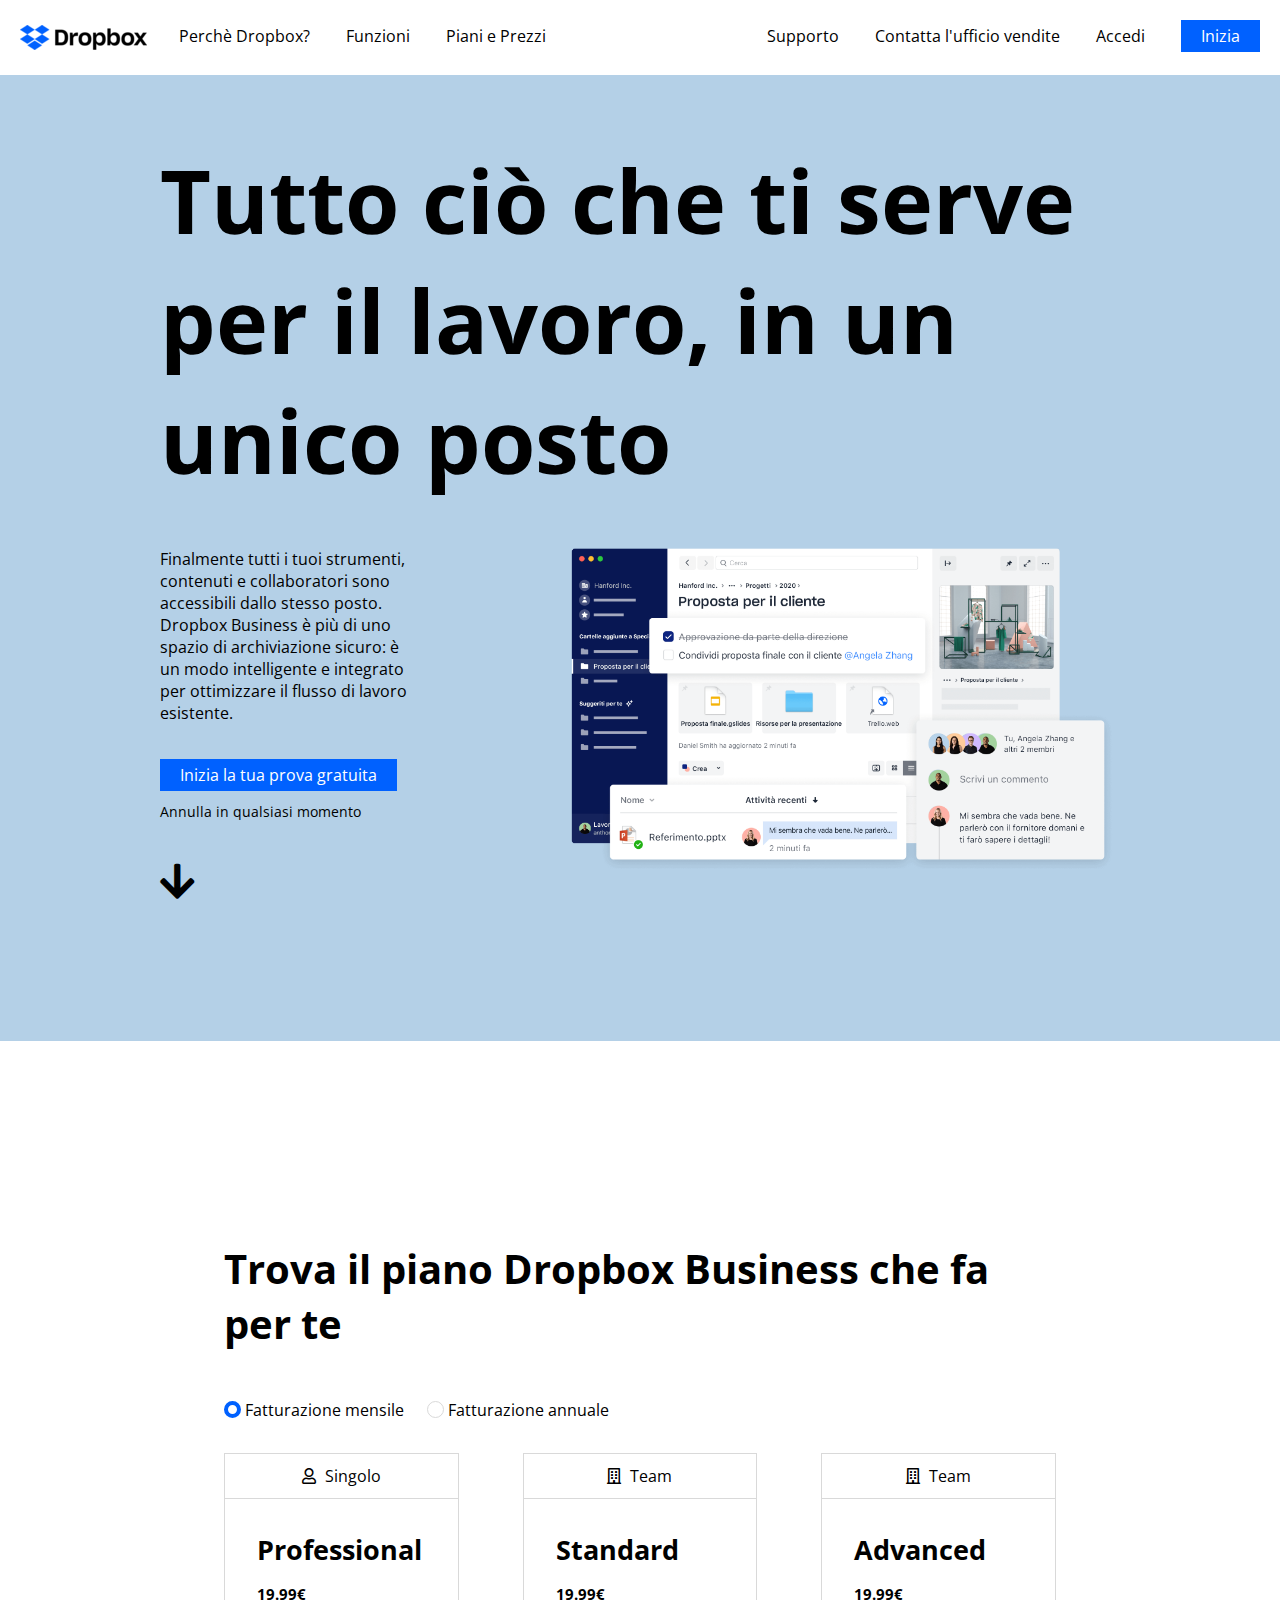
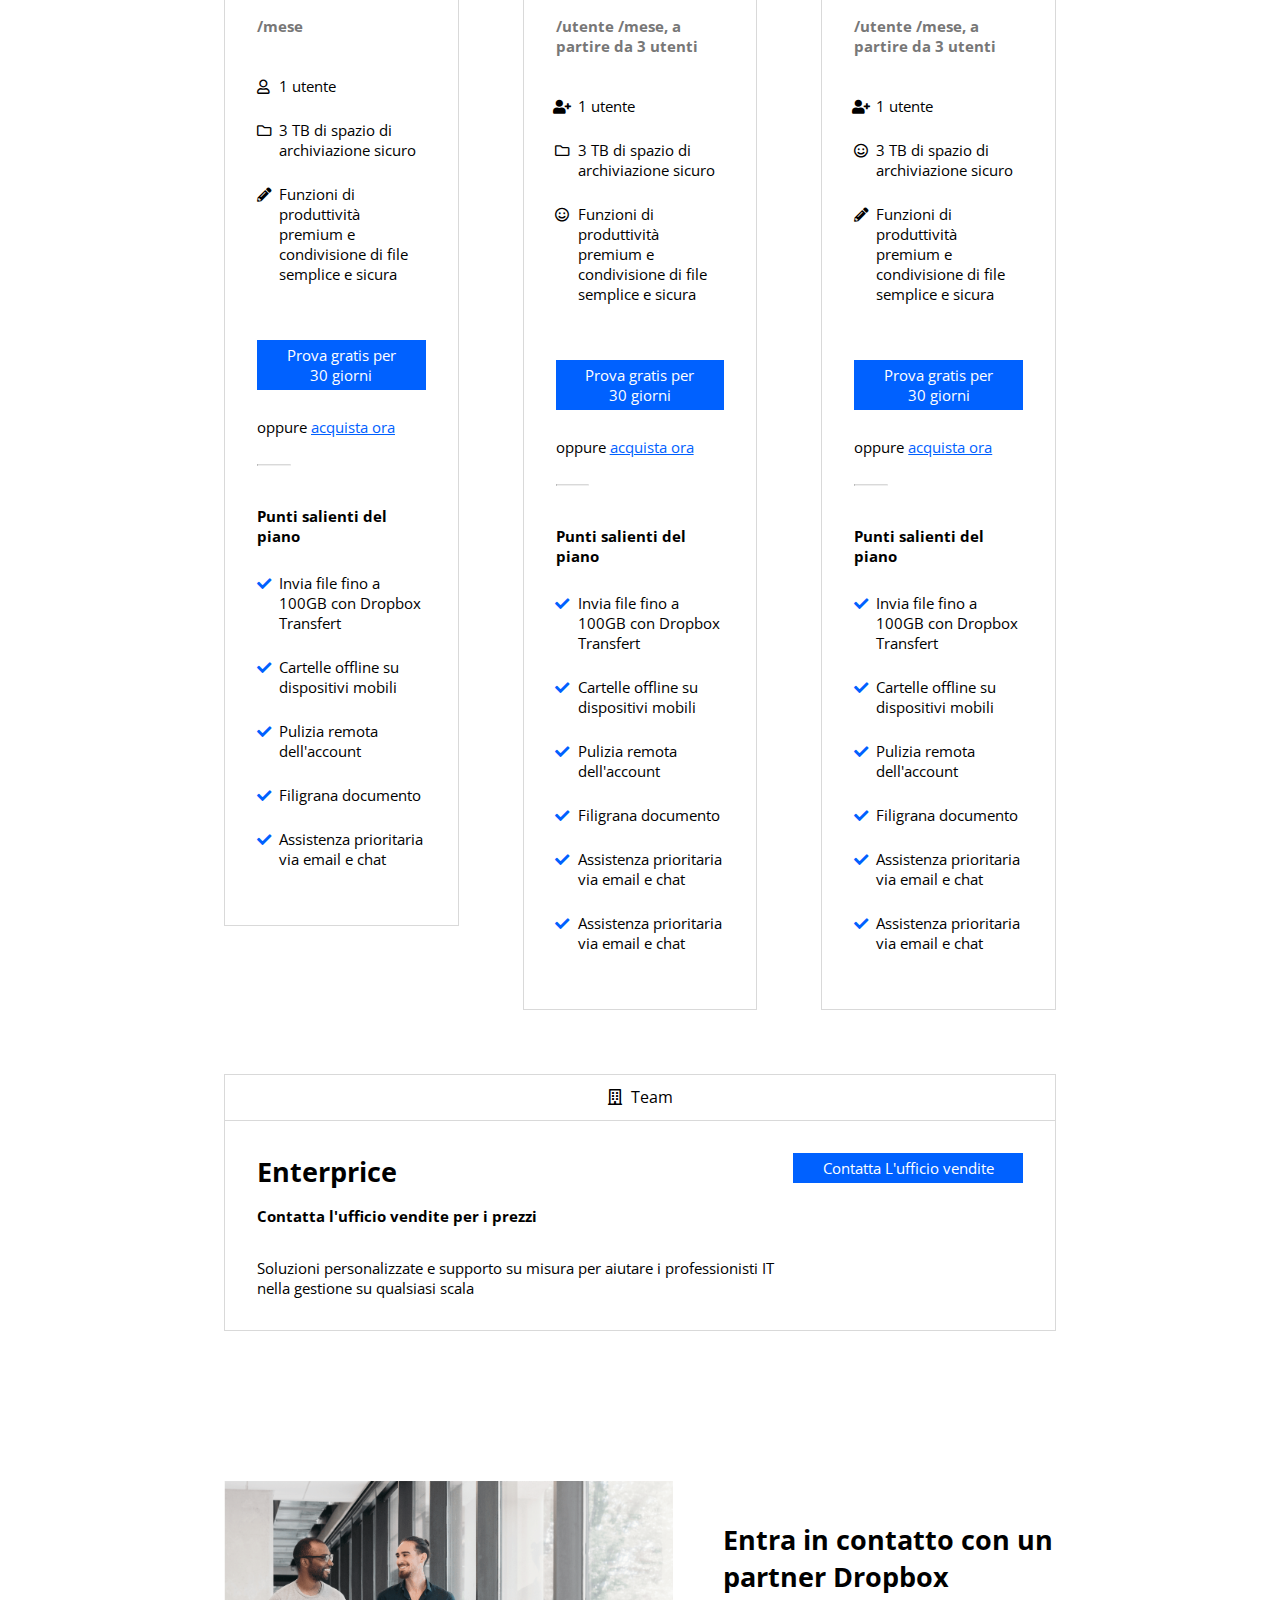
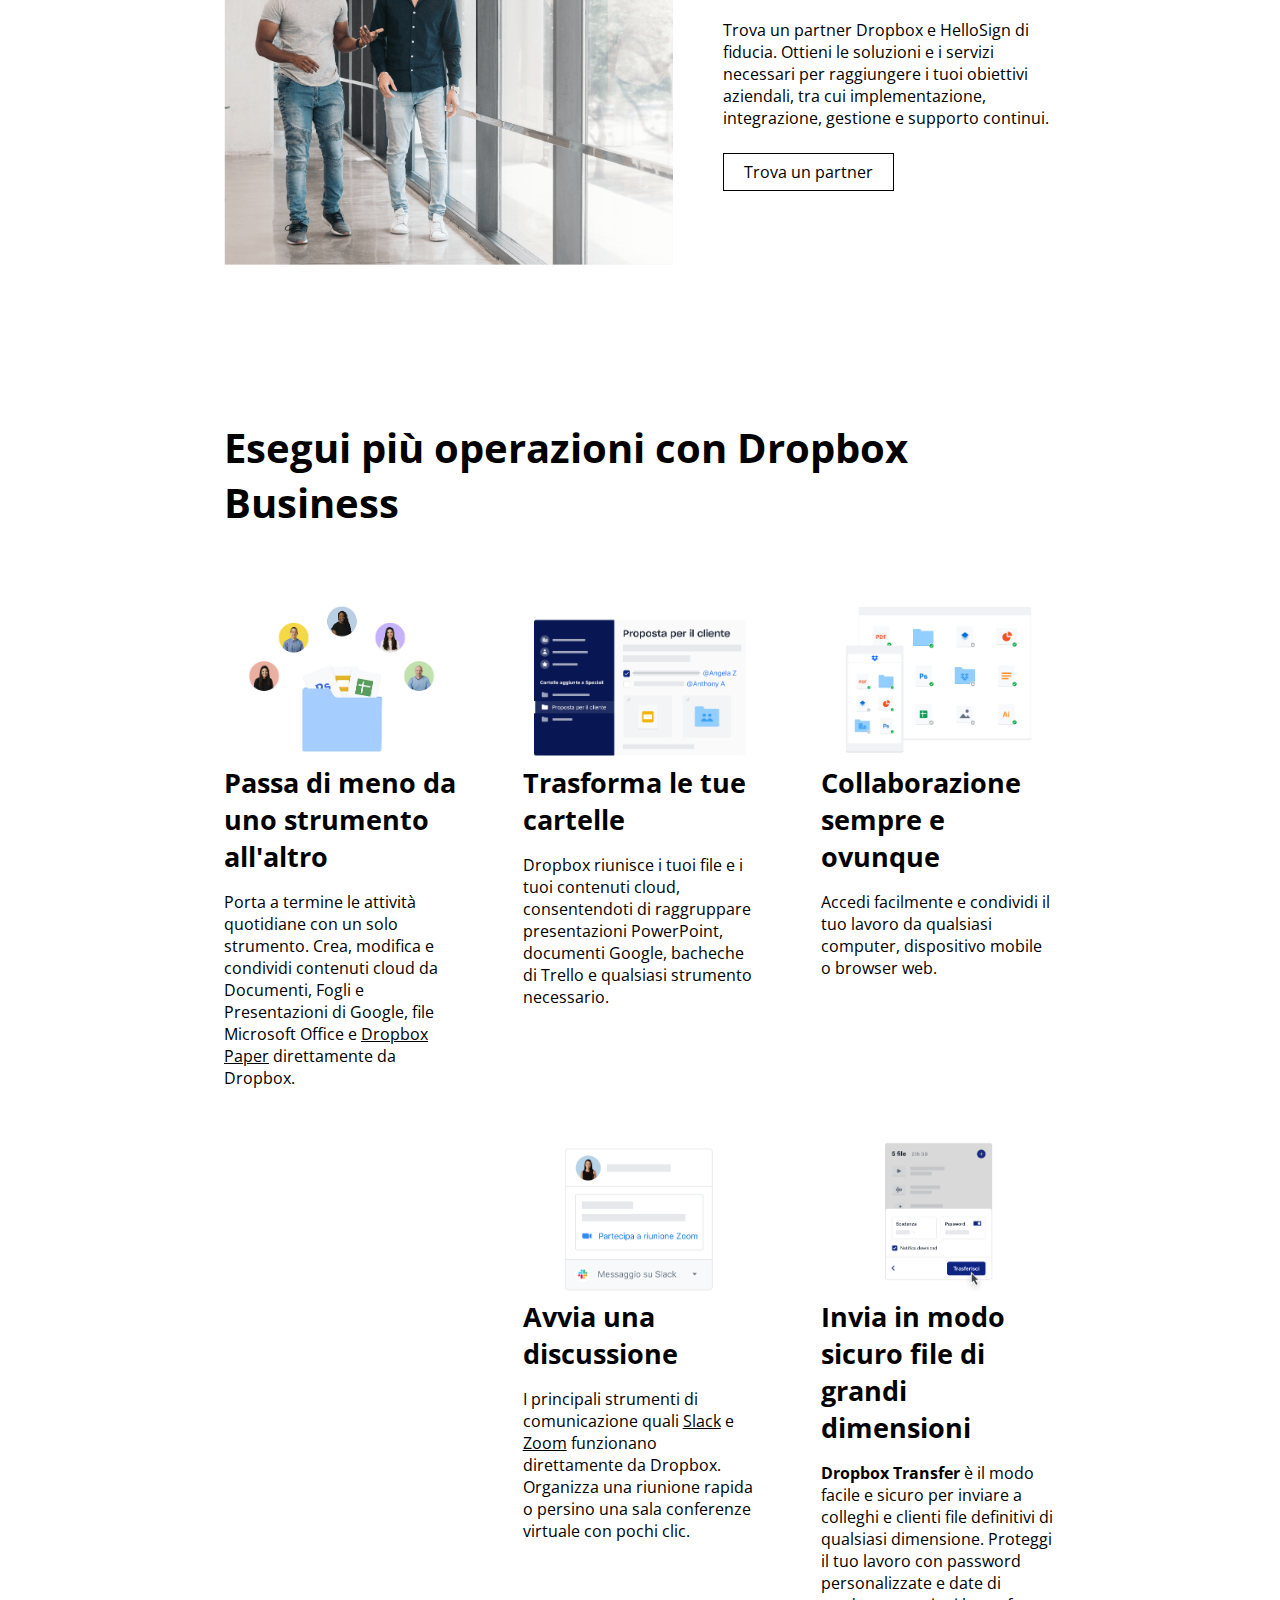
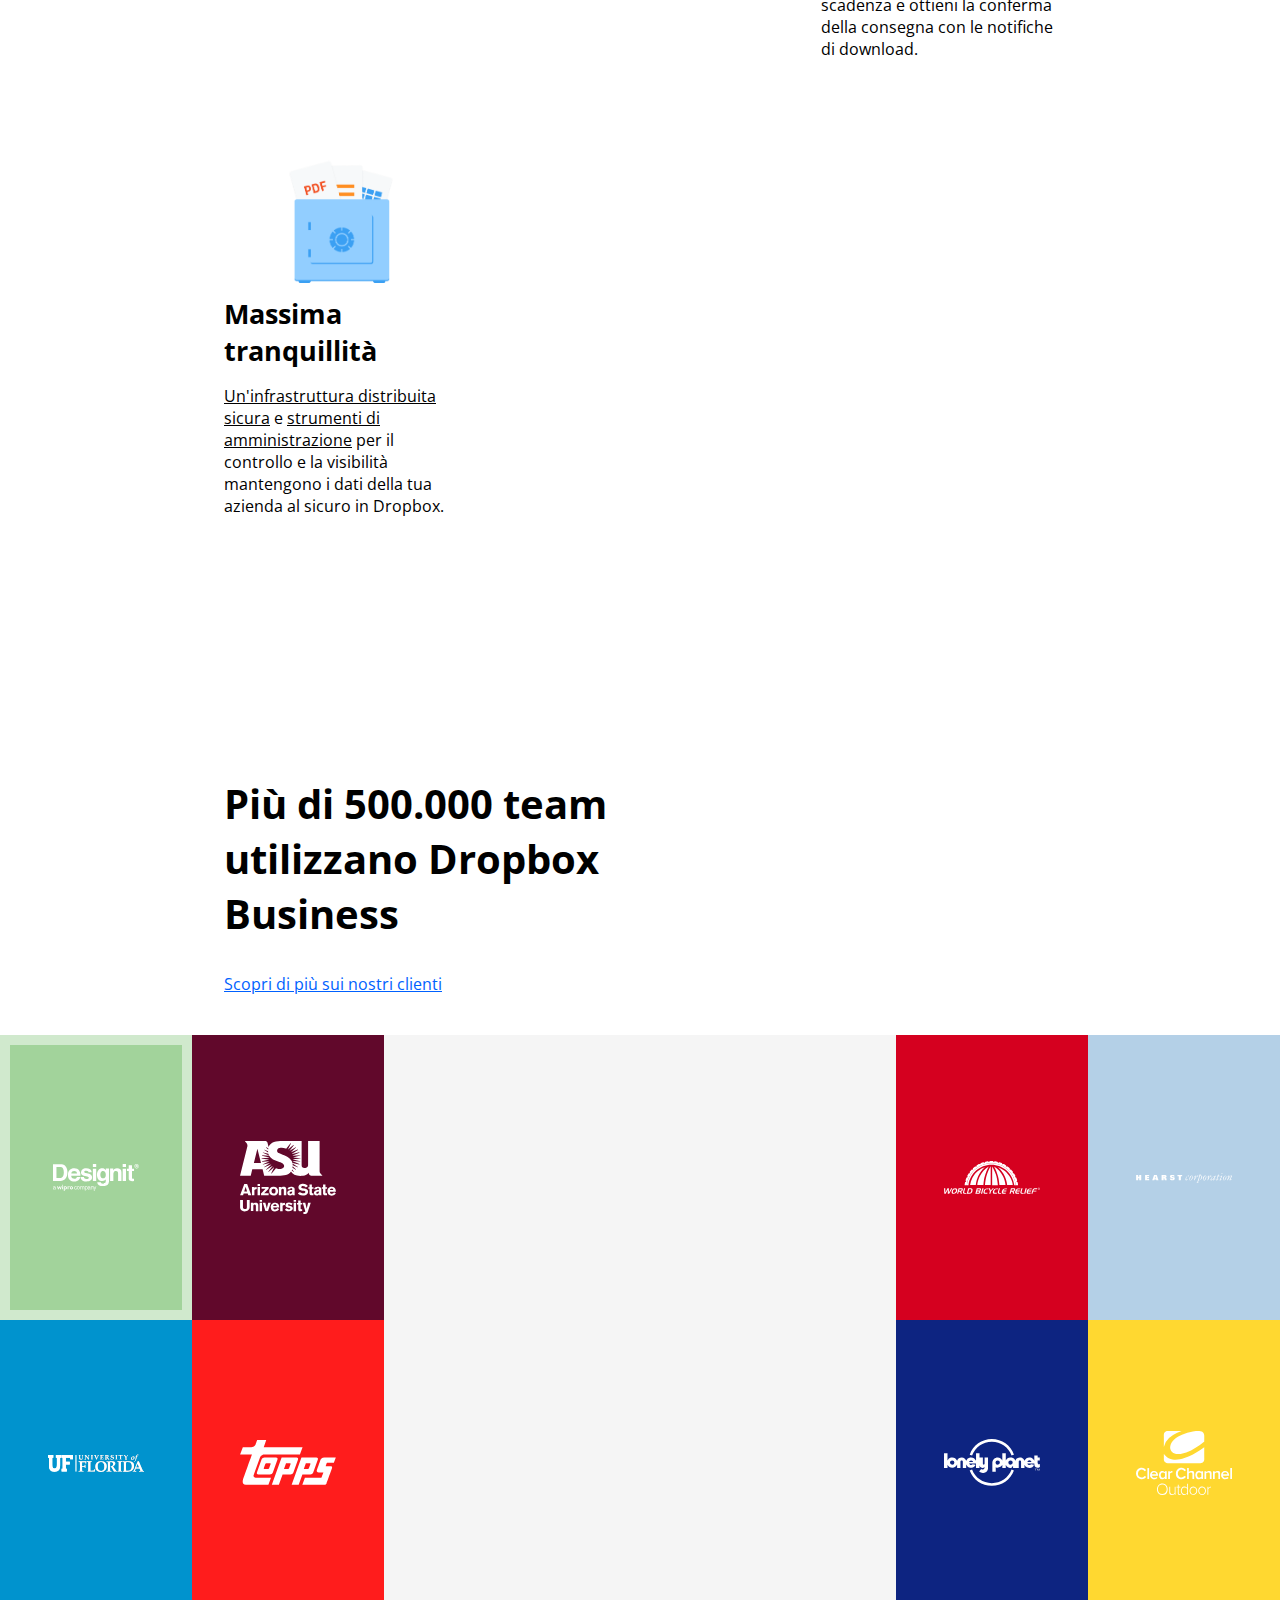
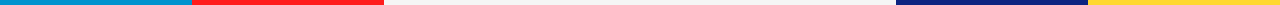
==== index.html @ 2a751fe5 "creata struttura iniziale sezione "teams"" ====
<!DOCTYPE html>
<html lang="en">
    <head>
        <meta charset="UTF-8">
        <meta http-equiv="X-UA-Compatible" content="IE=edge">
        <meta name="viewport" content="width=device-width, initial-scale=1.0">
        <title>Dropbox Business</title>
        <link rel="stylesheet" href="./css/style.css">
        <link rel="preconnect" href="https://fonts.gstatic.com">
        <link
            href="https://fonts.googleapis.com/css2?family=Open+Sans:ital,wght@0,400;0,700;0,800;1,400&amp;display=swap"
            rel="stylesheet">
        <link rel="stylesheet"
            href="https://cdnjs.cloudflare.com/ajax/libs/font-awesome/5.15.4/css/all.min.css"
            integrity="sha512-1ycn6IcaQQ40/MKBW2W4Rhis/DbILU74C1vSrLJxCq57o941Ym01SwNsOMqvEBFlcgUa6xLiPY/NS5R+E6ztJQ=="crossorigin="anonymous"
            referrerpolicy="no-referrer" />
    </head>
    <body class="">
        <header id="site_header">
            <nav class="clearfix">
                <div class="menu_left">
                    <img src="./img/logo-small.png" alt="logo dropbox">
                    <ul class="list_style">
                        <li><a href="#">Perchè Dropbox?</a></li>
                        <li><a href="#">Funzioni</a></li>
                        <li><a href="#">Piani e Prezzi</a></li>
                    </ul>
                </div>
                <!-- /.menu_left -->

                <div class="menu_right">
                    <ul class="list_style">
                        <li><a href="#">Supporto</a></li>
                        <li><a href="#">Contatta l'ufficio vendite</a></li>
                        <li><a href="#">Accedi</a></li>
                        <li><a class="btn" href="#">Inizia</a></li>
                    </ul>
                </div>
                <!-- /.menu_right -->
            </nav>
        </header>
        <!-- /#site_header -->

        <main id="site_content">
            <div class="container">
                <section class="large_container clearfix">
                    <h1>Tutto ciò che ti serve per il lavoro, in un unico posto</h1>
                    <div class="col_30">
                        <p>Finalmente tutti i tuoi strumenti, contenuti e
                            collaboratori sono accessibili dallo stesso
                            posto. Dropbox Business è più di uno spazio di
                            archiviazione sicuro: è un modo intelligente e
                            integrato per ottimizzare il flusso di lavoro
                            esistente.</p>
                        <a href="#" class="btn">Inizia la tua prova gratuita</a>
                        <p class="annulla">Annulla in qualsiasi momento</p>
                        <a href="#business"><i class="fas fa-arrow-down"></i></a>
                    </div>
                    <div class="col_70">
                        <img src="./img/jumbo.png" alt="">
                    </div>
                </section>
                <!-- /.large_container -->
            </div>
            <section class="small_container">
                <h2 id="business">Trova il piano Dropbox Business che fa per te</h2>
                <div class="circle border_blue"></div>
                <p class="fatt">Fatturazione mensile</p>
                <div class="circle border_grey"></div>
                <p class="fatt">Fatturazione annuale</p>
                <div class="row clearfix">
                    <div class="col_33">
                        <div class="card">
                            <div class="title">
                                <i class="far fa-user"></i>
                                Singolo
                            </div>
                            <!-- /.title -->
                            <div class="content">
                                <h3>Professional</h3>
                                <span class="bold">19.99&euro;</span>
                                <p class="month bold">/mese</p>
                                <ul class="fa-ul">
                                    <li>
                                        <span class="fa-li">
                                            <i class="far fa-user"></i>
                                        </span>
                                        1 utente
                                    </li>
                                    <li>
                                        <span class="fa-li">
                                            <i class="far fa-folder"></i>
                                        </span>
                                        3 TB di spazio di archiviazione sicuro
                                    </li>
                                    <li>
                                        <span class="fa-li">
                                            <i class="fas fa-pencil-alt"></i>
                                        </span>
                                        Funzioni di produttività premium e
                                        condivisione di file semplice e sicura
                                    </li>
                                </ul>

                                <a href="#" class="btn">Prova gratis per 30
                                    giorni</a>
                                <p class="buy">oppure <a href="#"
                                        class="blue_a">acquista
                                        ora</a></p>
                                <hr class="line">
                                <div class="points bold">Punti salienti del
                                    piano</div>
                                <ul class="fa-ul">
                                    <li>
                                        <span class="fa-li">
                                            <i class="fas fa-check"></i>
                                        </span>
                                        Invia file fino a 100GB con Dropbox
                                        Transfert
                                    </li>
                                    <li>
                                        <span class="fa-li">
                                            <i class="fas fa-check"></i>
                                        </span>
                                        Cartelle offline su dispositivi mobili
                                    </li>
                                    <li>
                                        <span class="fa-li">
                                            <i class="fas fa-check"></i>
                                        </span>
                                        Pulizia remota dell'account
                                    </li>
                                    <li>
                                        <span class="fa-li">
                                            <i class="fas fa-check"></i>
                                        </span>
                                        Filigrana documento
                                    </li>
                                    <li>
                                        <span class="fa-li">
                                            <i class="fas fa-check"></i>
                                        </span>
                                        Assistenza prioritaria via email e chat
                                    </li>
                                </ul>
                            </div>
                            <!-- /.content -->
                        </div>
                        <!-- /.card -->
                    </div>
                    <!-- /.col-1 -->

                    <div class="col_33">
                        <div class="card">
                            <div class="title">
                                <i class="far fa-building"></i>
                                Team
                            </div>
                            <!-- /.title -->
                            <div class="content">
                                <h3>Standard</h3>
                                <span class="bold">19.99&euro;</span>
                                <p class="month bold">/utente /mese, a partire
                                    da 3
                                    utenti</p>
                                <ul class="fa-ul">
                                    <li>
                                        <span class="fa-li">
                                            <i class="fas fa-user-plus"></i>
                                        </span>
                                        1 utente
                                    </li>
                                    <li>
                                        <span class="fa-li">
                                            <i class="far fa-folder"></i>
                                        </span>
                                        3 TB di spazio di archiviazione sicuro
                                    </li>
                                    <li>
                                        <span class="fa-li">
                                            <i class="far fa-smile"></i>
                                        </span>
                                        Funzioni di produttività premium e
                                        condivisione di file semplice e sicura
                                    </li>
                                </ul>

                                <a href="#" class="btn">Prova gratis per 30
                                    giorni</a>
                                <p class="buy">oppure <a href="#"
                                        class="blue_a">acquista ora</a></p>
                                <hr class="line">
                                <div class="points bold">Punti salienti del
                                    piano</div>
                                <ul class="fa-ul">
                                    <li>
                                        <span class="fa-li">
                                            <i class="fas fa-check"></i>
                                        </span>
                                        Invia file fino a 100GB con Dropbox
                                        Transfert
                                    </li>
                                    <li>
                                        <span class="fa-li">
                                            <i class="fas fa-check"></i>
                                        </span>
                                        Cartelle offline su dispositivi mobili
                                    </li>
                                    <li>
                                        <span class="fa-li">
                                            <i class="fas fa-check"></i>
                                        </span>
                                        Pulizia remota dell'account
                                    </li>
                                    <li>
                                        <span class="fa-li">
                                            <i class="fas fa-check"></i>
                                        </span>
                                        Filigrana documento
                                    </li>
                                    <li>
                                        <span class="fa-li">
                                            <i class="fas fa-check"></i>
                                        </span>
                                        Assistenza prioritaria via email e chat
                                    </li>
                                    <li>
                                        <span class="fa-li">
                                            <i class="fas fa-check"></i>
                                        </span>
                                        Assistenza prioritaria via email e chat
                                    </li>
                                </ul>
                            </div>
                            <!-- /.content -->
                        </div>
                        <!-- /.card -->
                    </div>
                    <!-- /.col-2 -->

                    <div class="col_33">
                        <div class="card">
                            <div class="title">
                                <i class="far fa-building"></i>
                                Team
                            </div>
                            <!-- /.title -->
                            <div class="content">
                                <h3>Advanced</h3>
                                <span class="bold">19.99&euro;</span>
                                <p class="month bold">/utente /mese, a partire
                                    da 3
                                    utenti</p>
                                <ul class="fa-ul">
                                    <li>
                                        <span class="fa-li">
                                            <i class="fas fa-user-plus"></i>
                                        </span>
                                        1 utente
                                    </li>
                                    <li>
                                        <span class="fa-li">
                                            <i class="far fa-smile"></i>
                                        </span>
                                        3 TB di spazio di archiviazione sicuro
                                    </li>
                                    <li>
                                        <span class="fa-li">
                                            <i class="fas fa-pencil-alt"></i>
                                        </span>
                                        Funzioni di produttività premium e
                                        condivisione di file semplice e sicura
                                    </li>
                                </ul>

                                <a href="#" class="btn">Prova gratis per 30
                                    giorni</a>
                                <p class="buy">oppure <a href="#"
                                        class="blue_a">acquista ora</a></p>
                                <hr class="line">
                                <div class="points bold">Punti salienti del
                                    piano</div>
                                <ul class="fa-ul">
                                    <li>
                                        <span class="fa-li">
                                            <i class="fas fa-check"></i>
                                        </span>
                                        Invia file fino a 100GB con Dropbox
                                        Transfert
                                    </li>
                                    <li>
                                        <span class="fa-li">
                                            <i class="fas fa-check"></i>
                                        </span>
                                        Cartelle offline su dispositivi mobili
                                    </li>
                                    <li>
                                        <span class="fa-li">
                                            <i class="fas fa-check"></i>
                                        </span>
                                        Pulizia remota dell'account
                                    </li>
                                    <li>
                                        <span class="fa-li">
                                            <i class="fas fa-check"></i>
                                        </span>
                                        Filigrana documento
                                    </li>
                                    <li>
                                        <span class="fa-li">
                                            <i class="fas fa-check"></i>
                                        </span>
                                        Assistenza prioritaria via email e chat
                                    </li>
                                    <li>
                                        <span class="fa-li">
                                            <i class="fas fa-check"></i>
                                        </span>
                                        Assistenza prioritaria via email e chat
                                    </li>
                                </ul>
                            </div>
                            <!-- /.content -->
                        </div>
                        <!-- /.card -->
                    </div>
                    <!-- /.col-3 -->
                </div>

                <div class="enterprice">
                    <div class="title">
                        <i class="far fa-building"></i>
                        Team
                    </div>
                    <!-- /.title -->
                    <div class="content clearfix">
                        <div class="col_70">
                            <h3>Enterprice</h3>
                            <span class="bold">Contatta l'ufficio vendite per i
                                prezzi</span>
                            <p>Soluzioni personalizzate e supporto su misura per
                                aiutare i professionisti IT nella gestione su
                                qualsiasi scala</p>
                        </div>
                        <div class="col_30">
                            <a href="#" class="btn">Contatta L'ufficio vendite</a>
                        </div>

                    </div>
                </div>
                <!-- /.enterprice -->

                <div class="partner clearfix">
                    <div class="col_60">
                        <img src="./img/partner.png" alt="">
                    </div>
                    <div class="col_40">
                        <h3>Entra in contatto con un partner Dropbox</h3>
                        <p>Trova un partner Dropbox e HelloSign di fiducia.
                            Ottieni le soluzioni e i servizi necessari per
                            raggiungere i tuoi obiettivi aziendali, tra cui
                            implementazione, integrazione, gestione e supporto
                            continui.</p>
                        <a href="#" class="btn_outline">Trova un partner</a>
                    </div>
                </div>
                <!-- /.partner -->

                <div class="feature">
                    <h2>Esegui più operazioni con Dropbox Business</h2>
                    <div class="row clearfix">
                        <div class="col_33">
                            <div class="feature_card">
                                <img
                                    src="./img/business-feature-switching-tools.png"
                                    alt="">
                                <h3>Passa di meno da uno strumento all'altro</h3>
                                <p>Porta a termine le attività quotidiane con un
                                    solo strumento. Crea, modifica e condividi
                                    contenuti cloud da Documenti, Fogli e
                                    Presentazioni di Google, file Microsoft
                                    Office e
                                    <a href="#" class="underline">Dropbox Paper</a>
                                    direttamente da Dropbox.</p>
                            </div>
                        </div>
                        <!-- /.col-1 -->

                        <div class="col_33">
                            <div class="feature_card">
                                <img
                                    src="./img/business-feature-coordinate-it.png"
                                    alt="">
                                <h3>Trasforma le tue cartelle</h3>
                                <p>Dropbox riunisce i tuoi file e i tuoi
                                    contenuti cloud, consentendoti di
                                    raggruppare presentazioni PowerPoint,
                                    documenti Google, bacheche di Trello e
                                    qualsiasi strumento necessario.</p>
                            </div>
                        </div>
                        <!-- /.col-2 -->

                        <div class="col_33">
                            <div class="feature_card">
                                <img
                                    src="./img/business-feature-multi-device.png"
                                    alt="">
                                <h3>Collaborazione sempre e ovunque</h3>
                                <p>Accedi facilmente e condividi il tuo lavoro
                                    da qualsiasi computer, dispositivo mobile o
                                    browser web.</p>
                            </div>
                        </div>
                        <!-- /.col-3 -->

                        <div class="col_33">
                            <div class="feature_card">
                                <img
                                    src="./img/business-feature-integrations-it.png"
                                    alt="">
                                <h3>Avvia una discussione</h3>
                                <p>I principali strumenti di comunicazione quali
                                    <a href="#" class="underline">Slack</a> e
                                    <a href="#" class="underline">Zoom</a>
                                    funzionano direttamente da Dropbox.
                                    Organizza una riunione rapida o persino una
                                    sala conferenze virtuale con pochi clic.</p>
                            </div>
                        </div>
                        <!-- /.col-4 -->

                        <div class="col_33">
                            <div class="feature_card">
                                <img
                                    src="./img/business-feature-send-files-it.png"
                                    alt="">
                                <h3>Invia in modo sicuro file di grandi
                                    dimensioni</h3>
                                <p><span class="bold">Dropbox Transfer</span>
                                    è il modo facile e sicuro
                                    per inviare a colleghi e clienti file
                                    definitivi di qualsiasi dimensione. Proteggi
                                    il tuo lavoro con password personalizzate e
                                    date di scadenza e ottieni la conferma della
                                    consegna con le notifiche di download.</p>
                            </div>
                        </div>
                        <!-- /.col-5 -->

                        <div class="col_33">
                            <div class="feature_card">
                                <img
                                    src="./img/business-feature-security.png"
                                    alt="">
                                <h3>Massima tranquillità</h3>
                                <p>
                                    <a href="#" class="underline">Un'infrastruttura
                                        distribuita sicura</a> e
                                    <a href="#" class="underline">strumenti di
                                        amministrazione</a>
                                    per il controllo e la visibilità mantengono
                                    i dati della tua azienda al sicuro in
                                    Dropbox.</p>
                            </div>
                        </div>
                        <!-- /.col-6 -->
                    </div>
                </div>
                <!-- /.feature -->

            </section>
            <!-- /.small_container -->

            <div class="team">
                <div class="small_container">
                    <h2>Più di 500.000 team utilizzano
                        Dropbox Business</h2>
                    <a href="#" class="blue_a">Scopri di più sui nostri clienti</a>
                </div>
                <div class="teams_box clearfix">
                    <div class="teams clearfix">
                        <div class="designit">
                            <img src="./img/designit.svg" alt="">
                        </div>
                        <div class="asu">
                            <img src="./img/arizona_state_university.svg"
                                alt="">
                        </div>
                        <div class="uf">
                            <img src="./img/university_of_florida.svg" alt="">
                        </div>
                        <div class="topps">
                            <img src="./img/topps.svg" alt="">
                        </div>
                    </div>
                    <div class="selected_team"></div>
                    <div class="teams clearfix">
                        <div class="world_bicycle">
                            <img src="./img/world_bicycle_relief.svg" alt="">
                        </div>
                        <div class="hearst_corp">
                            <img src="./img/hearst_corp.svg"
                                alt="">
                        </div>
                        <div class="lonely_planet">
                            <img src="./img/lonely_planet.svg" alt="">
                        </div>
                        <div class="clear_channel">
                            <img src="./img/clear_channel.svg" alt="">
                        </div>
                    </div>
                </div>
            </div>
            <!-- /.team -->

        </main>
        <!-- /#site_content -->

        <footer id="site_footer"></footer>
        <!-- /#site_footer -->
    </body>
</html>
---- css/style.css ----
/************** 
Regola di Reset 
**************/
* {
    box-sizing: border-box;
    margin: 0;
    padding: 0;
}

/************** 
Regole di Debug 
**************/
.debug #site_header {
    height: 100px;
    background-color: bisque;
}

.debug #site_content {
    height: 2000px;
    background-color: cornflowerblue;
}

.debug #site_footer {
    height: 400px;
    background-color: black;
}

.debug .large_container {
    height: 500px;
    background-color: cornsilk;
}


/************** 
Common
**************/
body {
    font-family: 'Open Sans',
        sans-serif;
    color: #000;
}

.clearfix::after {
    content: "";
    display: table;
    clear: both;
}

.large_container,
.small_container {
    margin: auto;
}

.large_container {
    width: 75%;
}

.small_container {
    width: 65%;
}

div[class^="col_"] {
    float: left;
}

.col_30 {
    width: 30%;
}

.col_33 {
    width: 33.33%;
    padding: 0 2rem;
}

.col_40 {
    width: 40%;
}

.col_60 {
    width: 60%;
}

.col_70 {
    width: 70%;
}

.row {
    margin: 2rem -2rem;
}

.list_style {
    list-style: none;
}

h1 {
    font-size: 5.5rem;
}

h2 {
    font-size: 2.5rem;
}

h3 {
    font-size: 1.7rem;
}

.bold {
    font-weight: 700;
}

/* Links */
a {
    color: #000;
    text-decoration: none;
}

.blue_a {
    color: #0061ff;
    text-decoration: underline;
}

.underline {
    text-decoration: underline;
}

.blue_a:hover,
.underline:hover {
    text-decoration: none;
}

/* Buttons */
.btn {
    background-color: #0061ff;
    color: white;
    padding: 5px 20px;
}

/************** 
Header 
**************/
#site_header {
    position: fixed;
    top: 0;
    left: 0;
    width: 100%;
    z-index: 1;
    background-color: white;
    padding: 25px 20px;
}

#site_header .menu_left {
    float: left;
    width: 50%;
}

#site_header .menu_left>img {
    float: left;
    padding-right: 2rem;
}

#site_header .menu_left a {
    margin-right: 2rem;
}

#site_header .menu_right {
    float: left;
    width: 50%;
    text-align: right;
}

#site_header li {
    display: inline-block;
}

#site_header .menu_right a {
    margin-left: 2rem;
}

/************** 
Main 
**************/
/* Hero Image */
#site_content .container {
    background: #B4D0E7;
    padding: 140px 0;
    margin-bottom: 200px;
}

#site_content section>h1 {
    padding-bottom: 3rem;
}

#site_content .col_30 p {
    padding: 0 2rem 2.5rem 0;
}

#site_content section .annulla {
    padding-top: 1rem;
    font-size: 0.9rem;
}

#site_content section i {
    font-size: 2.5rem;
}

#site_content .col_70 {
    position: relative;
}

#site_content .col_70>img {
    width: 85%;
    position: absolute;
    top: 0;
    right: 0;
}

/* Plan */
.small_container .fatt {
    display: inline-block;
    margin: 3rem 1.2rem 0 0;
}

.small_container .circle {
    display: inline-block;
    width: 17px;
    height: 17px;
    border: 1px solid #d9d9d9;
    border-radius: 100%;
    vertical-align: -2px;
}

.small_container .border_blue {
    border: 4px solid #0061ff;
}

.small_container .border_grey {
    border: 1px solid #d9d9d9;
}

.small_container .circle:hover {
    cursor: pointer;
}

.row .card {
    min-height: 1000px;
    border: 1px solid #d9d9d9;
    margin-bottom: 2rem;
}

.row .title {
    text-align: center;
    border-bottom: 1px solid #d9d9d9;
    padding: 0.7rem 0;
}

#site_content section .title>i {
    font-size: 1rem;
    padding-right: 5px;
}

#site_content section .content i {
    font-size: 0.9rem;
}

.row .content {
    padding: 2rem;
    font-size: 0.95rem;
}

.row .content h3 {
    margin-bottom: 1rem;
}

.row .month {
    margin: 0.7rem 0 2.5rem 0;
    color: #777;
}

.row .content li {
    margin: 0 0 1.5rem -1rem;
}

.row .content .btn {
    display: block;
    text-align: center;
    margin-top: 3.5rem;
}

.row .content .buy {
    margin: 1.7rem 0;
}

.row .content .line {
    width: 20%;
    border-top: 1px solid #d9d9d9;
}

.row .content .points {
    margin: 2.5rem 0 1.7rem 0;
}

.row .content .fa-check {
    color: #0061ff;
}

.enterprice {
    border: 1px solid #d9d9d9;
}

.enterprice .title {
    text-align: center;
    border-bottom: 1px solid #d9d9d9;
    padding: 0.7rem 0;
}

.enterprice .content {
    padding: 2rem;
    font-size: 0.95rem;
}

.enterprice .content h3 {
    margin-bottom: 1rem;
}

.enterprice .content strong {
    font-size: 1rem;
}

.enterprice .content p {
    margin-top: 2rem;
}

.enterprice .content .btn {
    display: block;
    text-align: center;
}

/* partner */
.small_container .partner {
    width: 100%;
    margin: 150px auto;
}

.partner img {
    width: 90%;
}

.partner h3 {
    margin: 2.5rem 0 1.5rem 0;
}

.partner p {
    margin-bottom: 2rem;
}

.partner .btn_outline {
    border: 1px solid #000;
    padding: 7px 20px;
}

/* feature */
.feature_card {
    margin: 2rem auto;
    min-height: 470px;
}

.feature_card>img {
    display: block;
    width: 90%;
    margin: auto;
}

.feature_card>h3 {
    margin-bottom: 1rem;
}

.feature {
    margin-bottom: 150px;
}

/* team */
.team h2 {
    width: 47%;
    margin: 0 auto 2rem 0;
}

.teams_box {
    width: 100%;
    margin-top: 2.5rem;
}

.teams {
    float: left;
    width: 30%;
    height: 570px;
}

.selected_team {
    float: left;
    width: 40%;
    height: 570px;
    background-color: #f5f5f5;
}

.teams div {
    float: left;
    width: 50%;
    height: 50%;
    position: relative;
}

.teams div>img {
    width: 50%;
    filter: grayscale(1) invert(1);
    position: absolute;
    margin: auto;
    top: 0;
    left: 0;
    right: 0;
    bottom: 0;
}

.designit {
    background-color: #A2D39B;
    border: 10px solid #D0E9CD;
}

.asu {
    background-color: #61082B;
}

.uf {
    background-color: #0093CE;
}

.topps {
    background-color: #FF1C1C;
}

.world_bicycle {
    background-color: #D5001F;
}

.hearst_corp {
    background-color: #B4D0E7;
}

.lonely_planet {
    background-color: #0D2481;
}

.clear_channel {
    background-color: #FFD830;
}
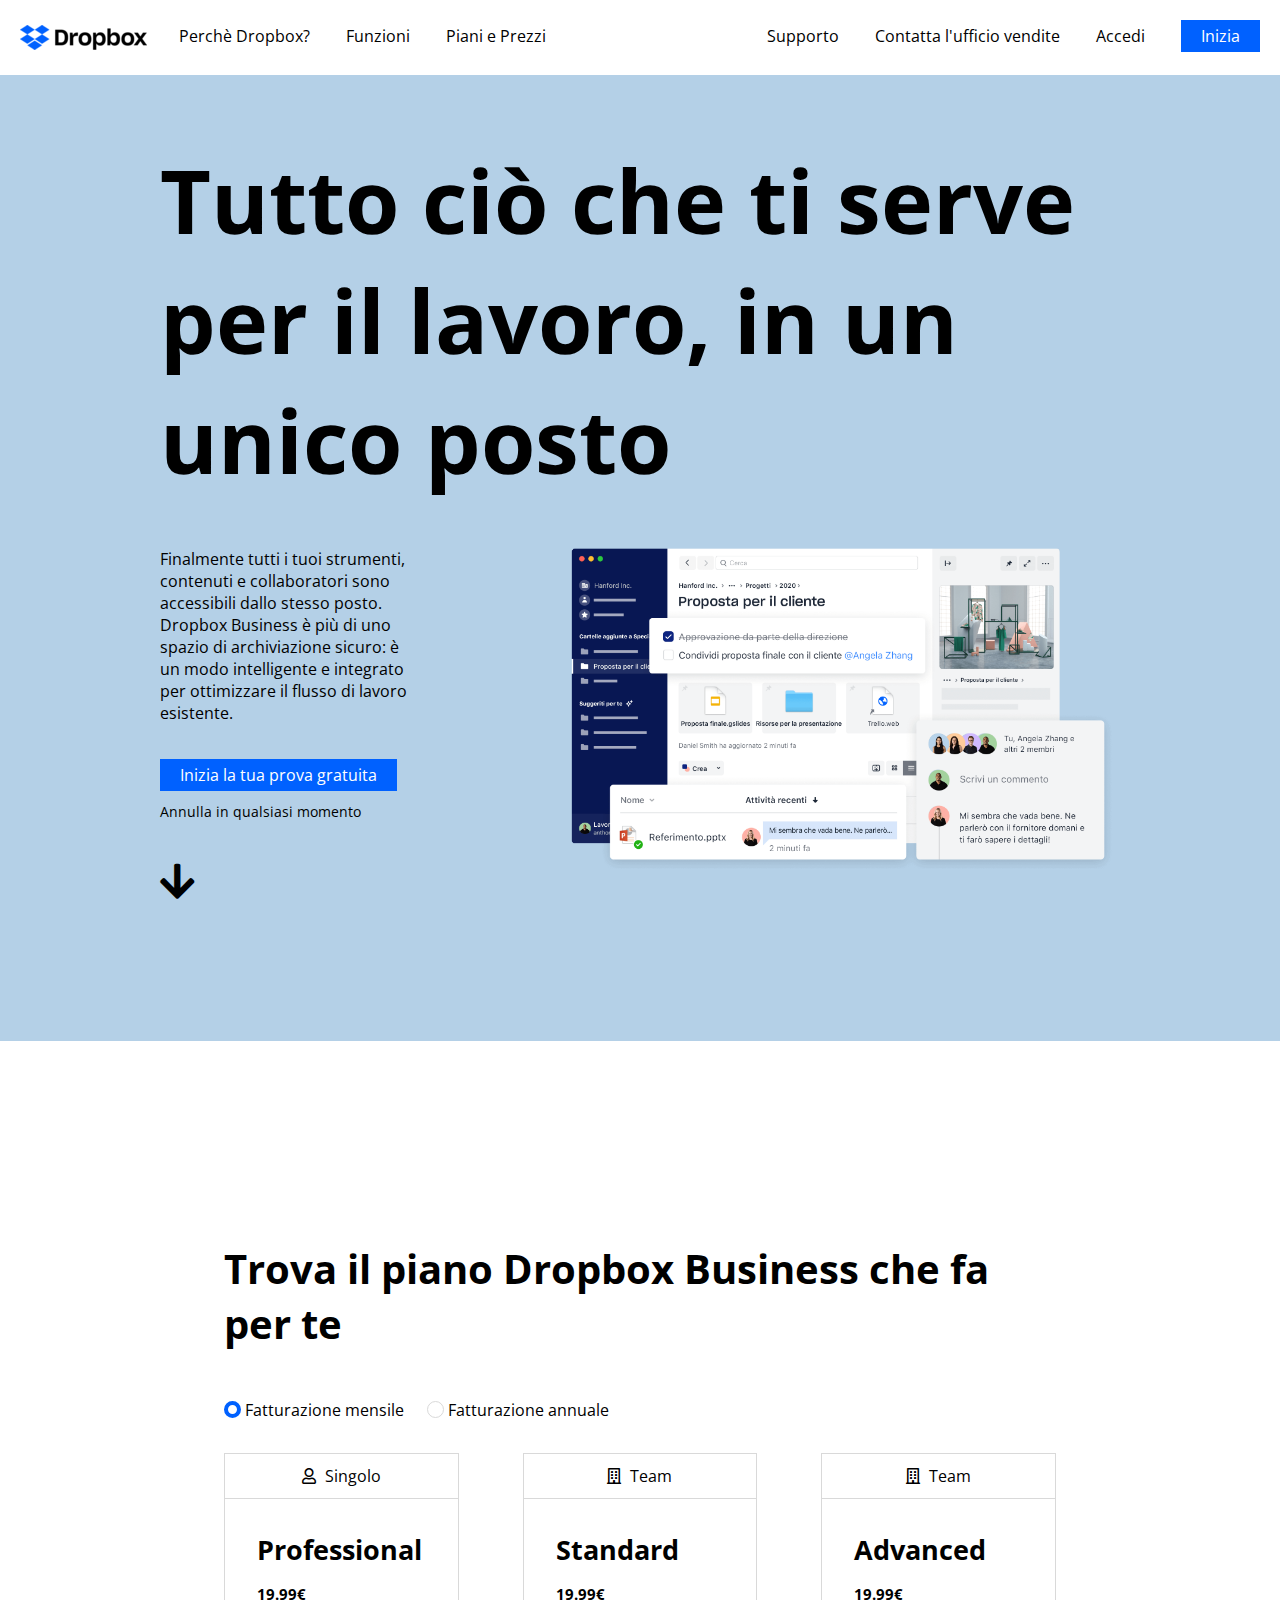
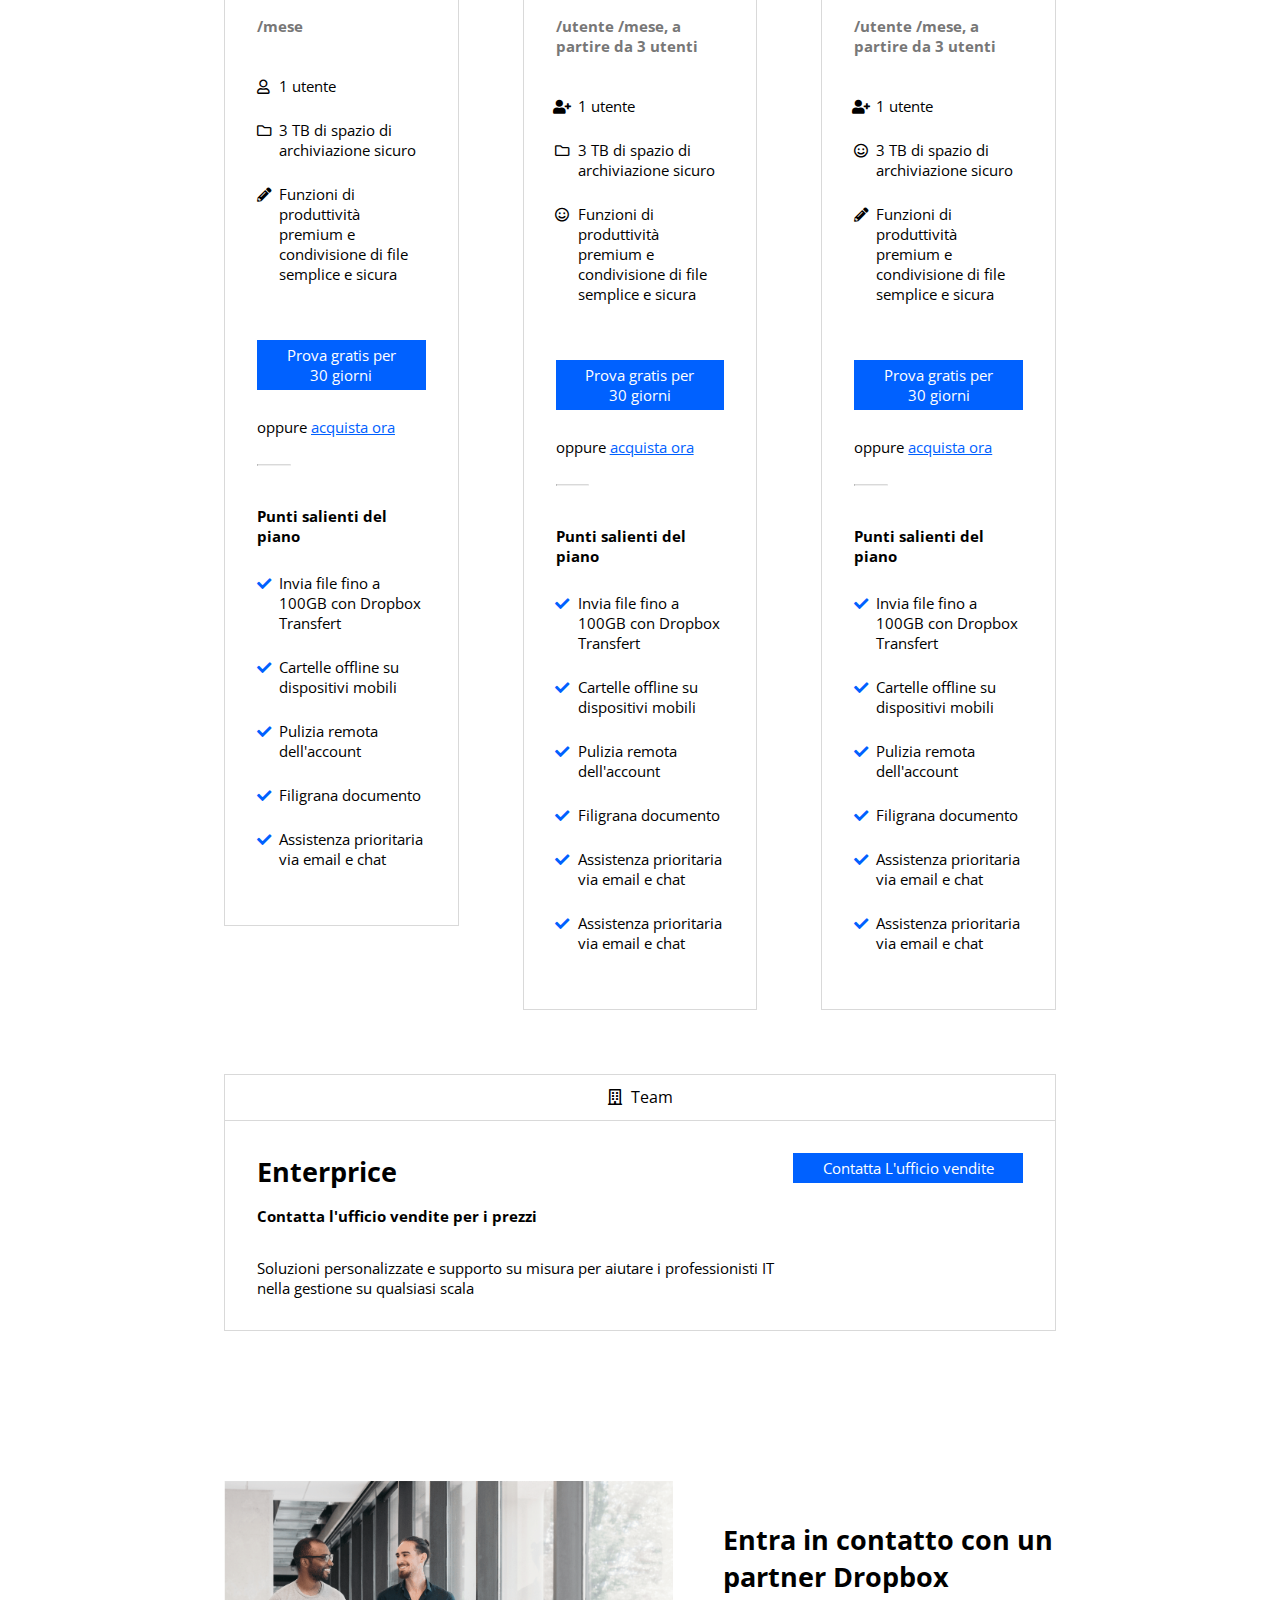
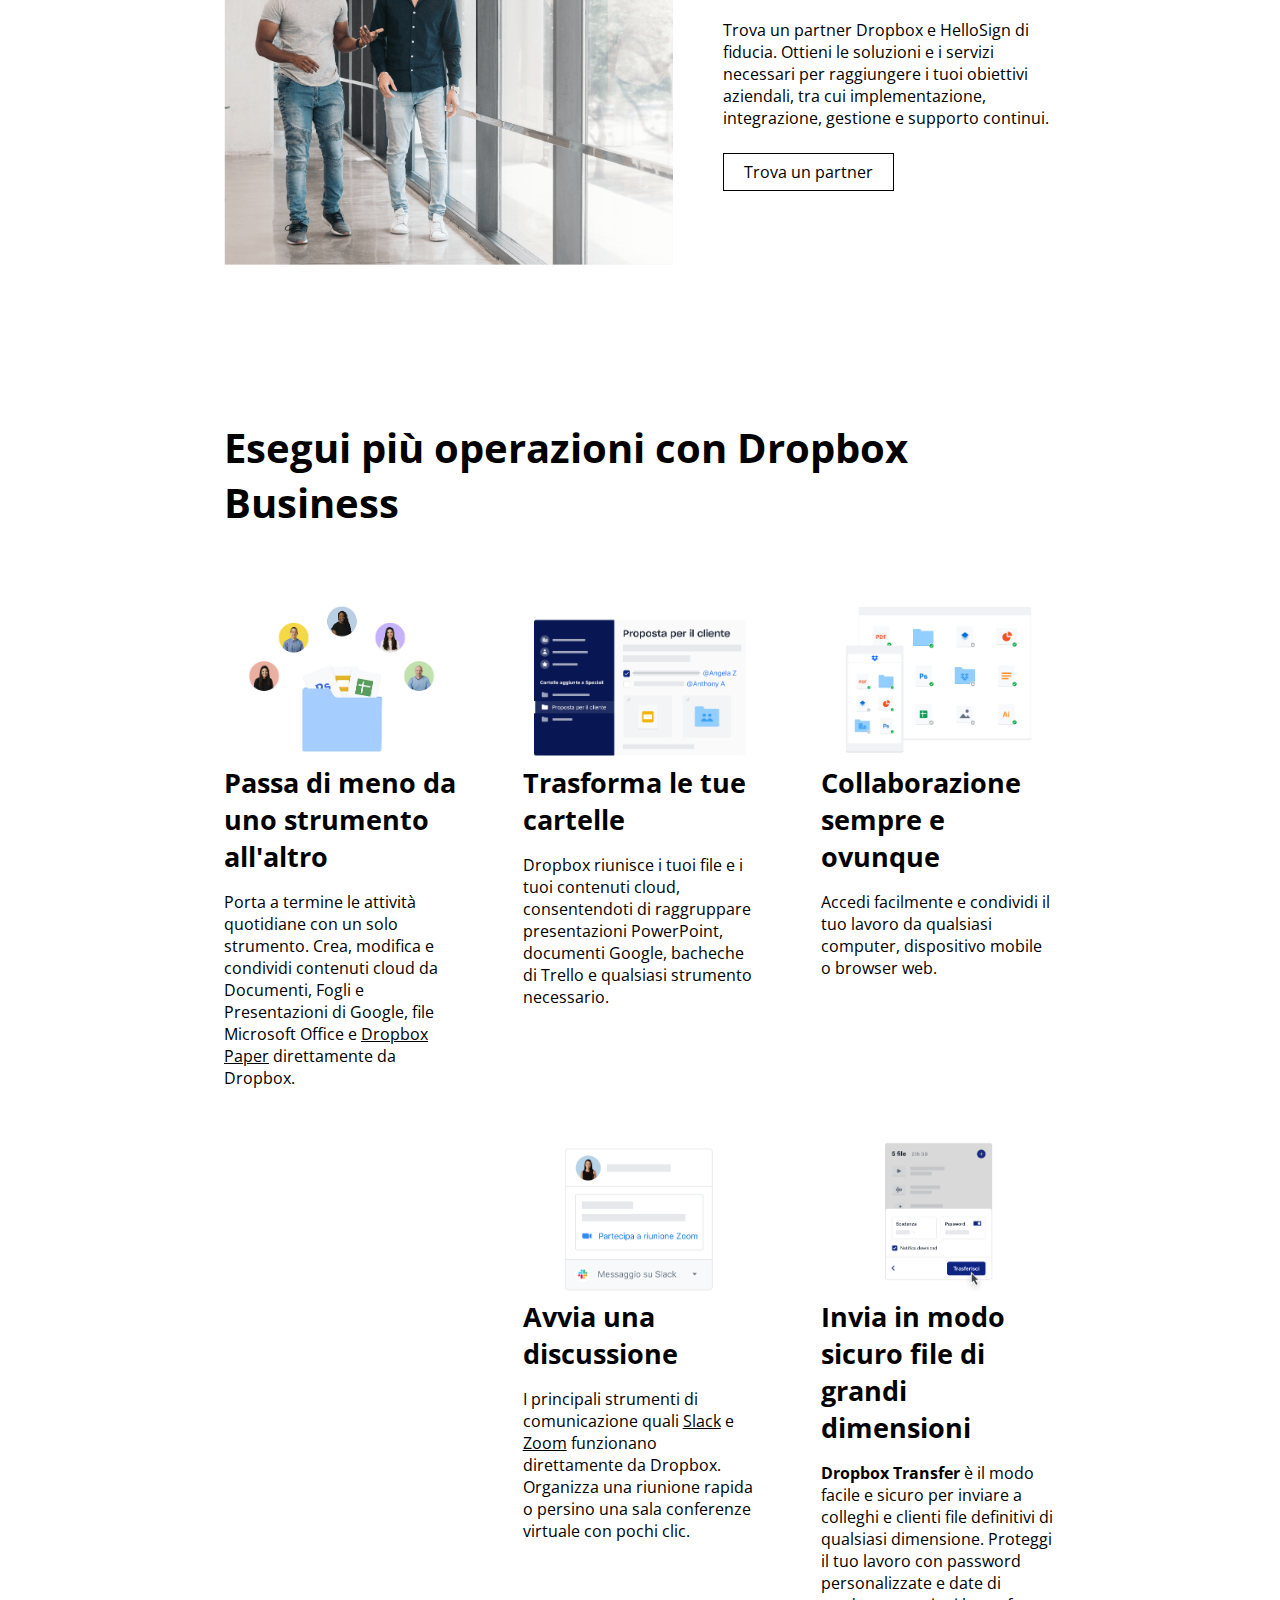
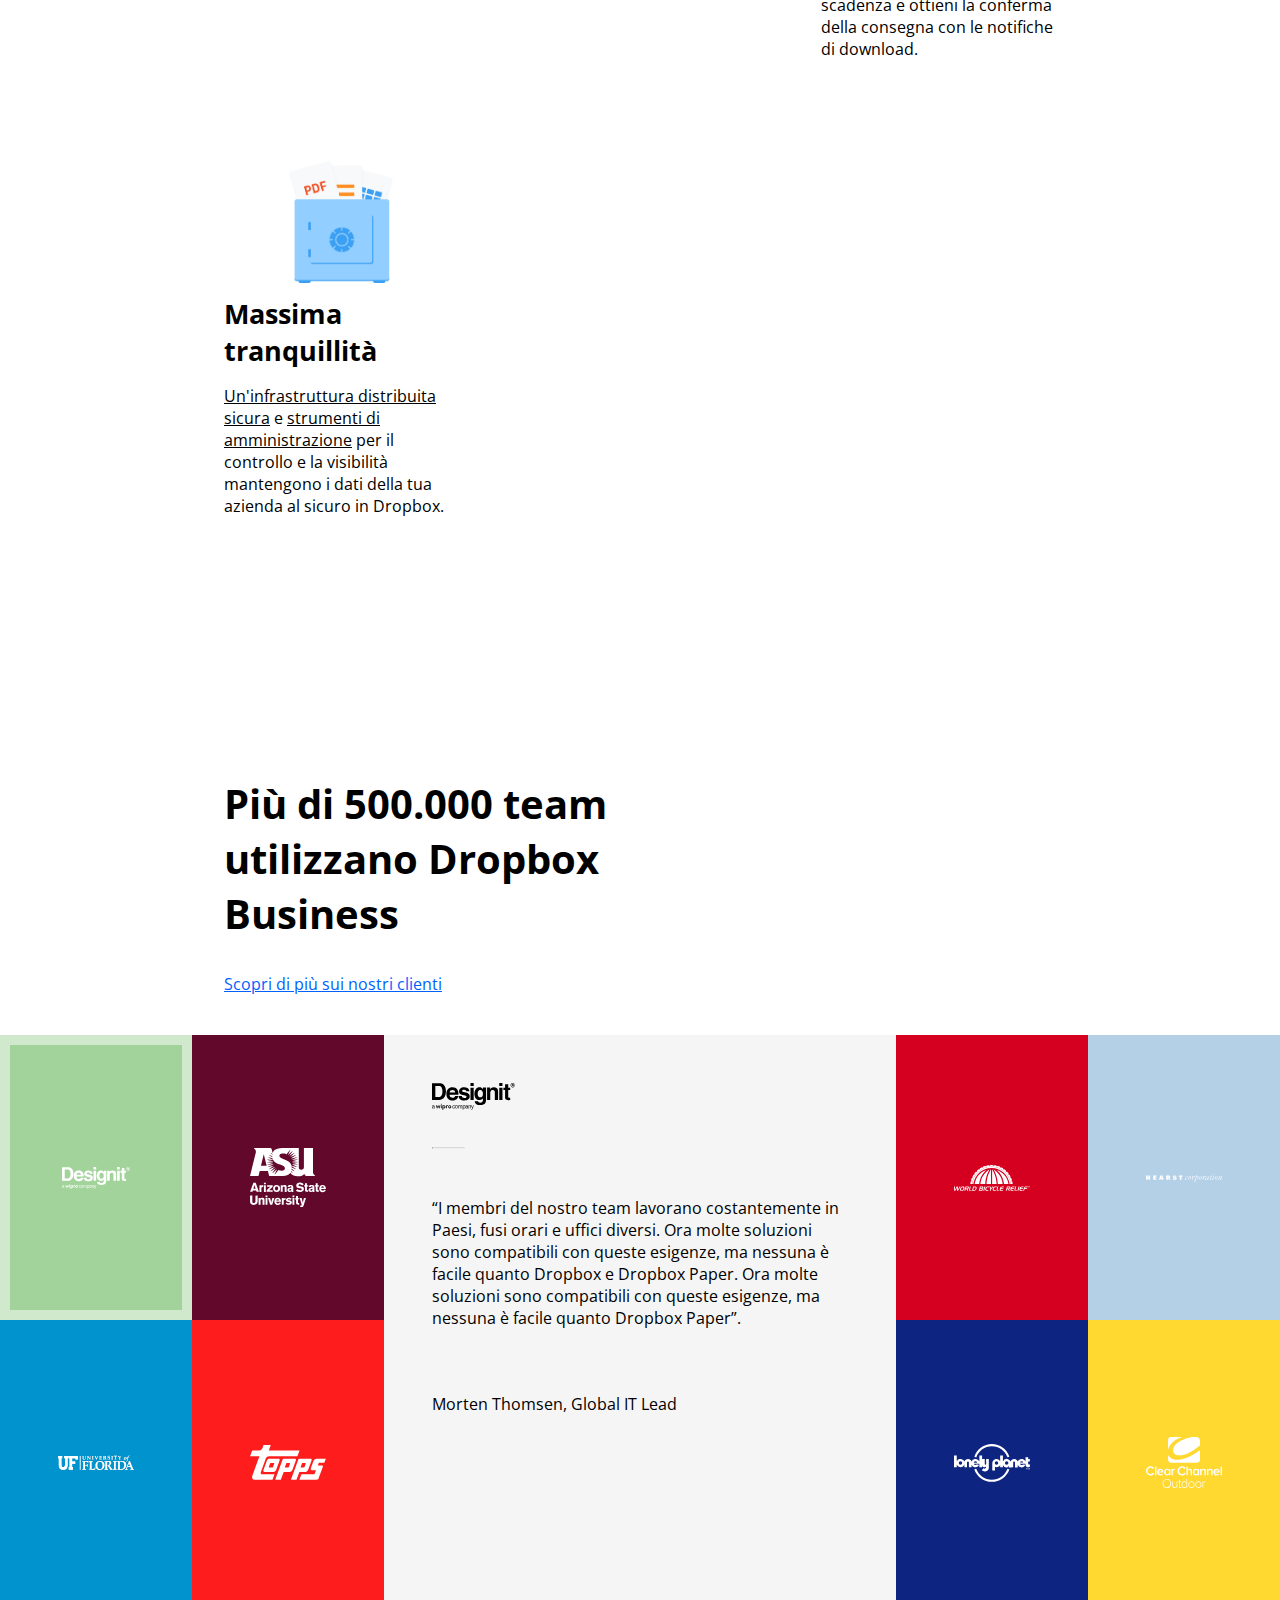
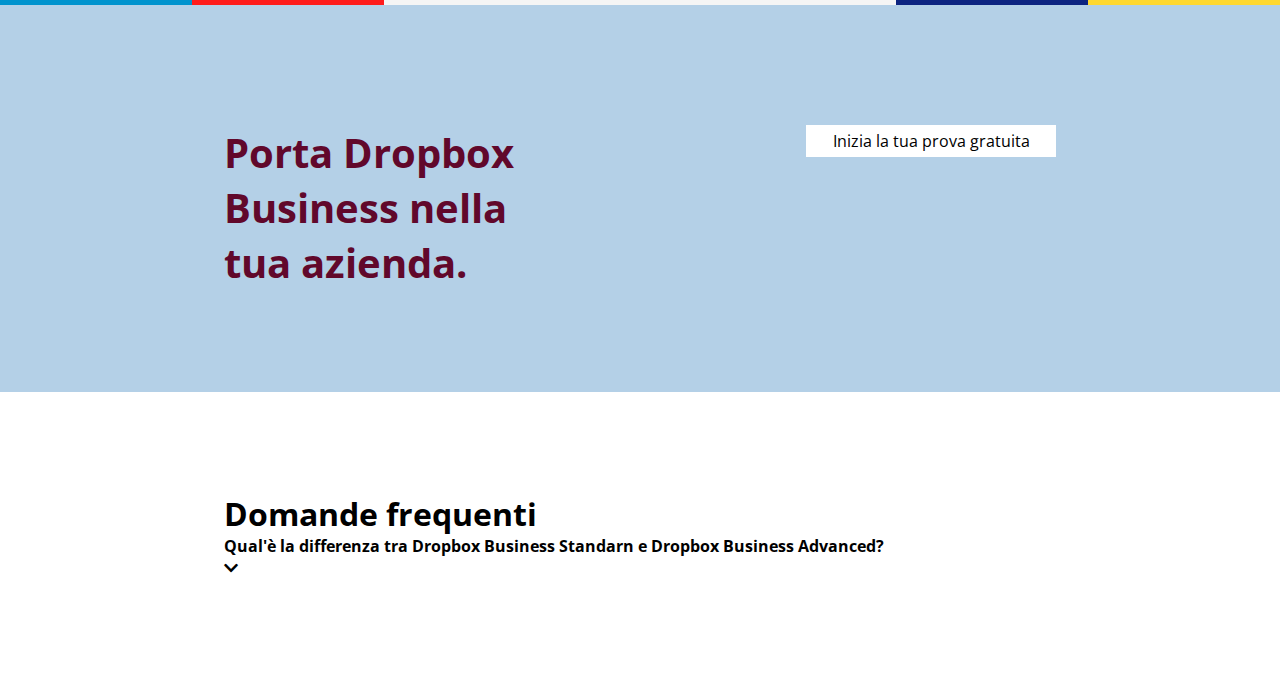
==== commit db07a4a0: "completata sezione "teams" iniziata struttura sezione "questions"" ====
--- a/index.html
+++ b/index.html
@@ -77,7 +77,7 @@
                             </div>
                             <!-- /.title -->
                             <div class="content">
-                                <h3>Professional</h3>
+                                <h4>Professional</h4>
                                 <span class="bold">19.99&euro;</span>
                                 <p class="month bold">/mese</p>
                                 <ul class="fa-ul">
@@ -158,7 +158,7 @@
                             </div>
                             <!-- /.title -->
                             <div class="content">
-                                <h3>Standard</h3>
+                                <h4>Standard</h4>
                                 <span class="bold">19.99&euro;</span>
                                 <p class="month bold">/utente /mese, a partire
                                     da 3
@@ -246,7 +246,7 @@
                             </div>
                             <!-- /.title -->
                             <div class="content">
-                                <h3>Advanced</h3>
+                                <h4>Advanced</h4>
                                 <span class="bold">19.99&euro;</span>
                                 <p class="month bold">/utente /mese, a partire
                                     da 3
@@ -335,7 +335,7 @@
                     <!-- /.title -->
                     <div class="content clearfix">
                         <div class="col_70">
-                            <h3>Enterprice</h3>
+                            <h4>Enterprice</h4>
                             <span class="bold">Contatta l'ufficio vendite per i
                                 prezzi</span>
                             <p>Soluzioni personalizzate e supporto su misura per
@@ -355,7 +355,7 @@
                         <img src="./img/partner.png" alt="">
                     </div>
                     <div class="col_40">
-                        <h3>Entra in contatto con un partner Dropbox</h3>
+                        <h4>Entra in contatto con un partner Dropbox</h4>
                         <p>Trova un partner Dropbox e HelloSign di fiducia.
                             Ottieni le soluzioni e i servizi necessari per
                             raggiungere i tuoi obiettivi aziendali, tra cui
@@ -374,7 +374,7 @@
                                 <img
                                     src="./img/business-feature-switching-tools.png"
                                     alt="">
-                                <h3>Passa di meno da uno strumento all'altro</h3>
+                                <h4>Passa di meno da uno strumento all'altro</h4>
                                 <p>Porta a termine le attività quotidiane con un
                                     solo strumento. Crea, modifica e condividi
                                     contenuti cloud da Documenti, Fogli e
@@ -391,7 +391,7 @@
                                 <img
                                     src="./img/business-feature-coordinate-it.png"
                                     alt="">
-                                <h3>Trasforma le tue cartelle</h3>
+                                <h4>Trasforma le tue cartelle</h4>
                                 <p>Dropbox riunisce i tuoi file e i tuoi
                                     contenuti cloud, consentendoti di
                                     raggruppare presentazioni PowerPoint,
@@ -406,7 +406,7 @@
                                 <img
                                     src="./img/business-feature-multi-device.png"
                                     alt="">
-                                <h3>Collaborazione sempre e ovunque</h3>
+                                <h4>Collaborazione sempre e ovunque</h4>
                                 <p>Accedi facilmente e condividi il tuo lavoro
                                     da qualsiasi computer, dispositivo mobile o
                                     browser web.</p>
@@ -419,7 +419,7 @@
                                 <img
                                     src="./img/business-feature-integrations-it.png"
                                     alt="">
-                                <h3>Avvia una discussione</h3>
+                                <h4>Avvia una discussione</h4>
                                 <p>I principali strumenti di comunicazione quali
                                     <a href="#" class="underline">Slack</a> e
                                     <a href="#" class="underline">Zoom</a>
@@ -435,8 +435,8 @@
                                 <img
                                     src="./img/business-feature-send-files-it.png"
                                     alt="">
-                                <h3>Invia in modo sicuro file di grandi
-                                    dimensioni</h3>
+                                <h4>Invia in modo sicuro file di grandi
+                                    dimensioni</h4>
                                 <p><span class="bold">Dropbox Transfer</span>
                                     è il modo facile e sicuro
                                     per inviare a colleghi e clienti file
@@ -453,7 +453,7 @@
                                 <img
                                     src="./img/business-feature-security.png"
                                     alt="">
-                                <h3>Massima tranquillità</h3>
+                                <h4>Massima tranquillità</h4>
                                 <p>
                                     <a href="#" class="underline">Un'infrastruttura
                                         distribuita sicura</a> e
@@ -494,7 +494,19 @@
                             <img src="./img/topps.svg" alt="">
                         </div>
                     </div>
-                    <div class="selected_team"></div>
+                    <div class="selected_team">
+                        <img src="./img/designit.svg" alt="">
+                        <hr>
+                        <p>“I membri del nostro team lavorano costantemente in
+                            Paesi, fusi orari e uffici diversi. Ora molte
+                            soluzioni sono compatibili con queste esigenze, ma
+                            nessuna è facile quanto Dropbox e Dropbox Paper. Ora
+                            molte soluzioni sono compatibili con queste
+                            esigenze, ma nessuna è facile quanto Dropbox Paper”.
+                        </p>
+                        <p>Morten Thomsen, Global IT Lead</p>
+
+                    </div>
                     <div class="teams clearfix">
                         <div class="world_bicycle">
                             <img src="./img/world_bicycle_relief.svg" alt="">
@@ -511,9 +523,42 @@
                         </div>
                     </div>
                 </div>
+                <!-- /.teams_box -->
+
+                <div class="purple">
+                    <div class="small_container clearfix">
+                        <div class="col_70">
+                            <h2>Porta Dropbox Business nella tua azienda.</h2>
+                        </div>
+                        <div class="col_30">
+                            <a href="#" class="btn btn_white">Inizia la tua
+                                prova gratuita</a>
+                        </div>
+                    </div>
+                </div>
             </div>
             <!-- /.team -->
 
+            <div class="small_container">
+                <div class="questions">
+                    <h3>Domande frequenti</h3>
+                    <div class="question_list clearfix">
+                        <div class="bold">
+                            Qual'è la differenza tra Dropbox Business
+                            Standarn e Dropbox Business Advanced?
+                        </div>
+                        <i class="fas fa-chevron-down"></i>
+                        <!-- <div></div> -->
+                        <p class="hover">Lorem ipsum dolor sit amet consectetur
+                            adipisicing elit. Velit nisi cum dolorem? Earum
+                            rerum in
+                            et deserunt eum ut id obcaecati. Labore ducimus ut
+                            molestias soluta tenetur quos hic sapiente.</p>
+                    </div>
+                    <!-- /.question_list -->
+                </div>
+                <!-- /.questions -->
+            </div>
         </main>
         <!-- /#site_content -->
 
--- a/css/style.css
+++ b/css/style.css
@@ -101,6 +101,10 @@
 }
 
 h3 {
+    font-size: 2rem;
+}
+
+h4 {
     font-size: 1.7rem;
 }
 
@@ -133,6 +137,18 @@
     background-color: #0061ff;
     color: white;
     padding: 5px 20px;
+}
+
+.btn_outline {
+    border: 1px solid #000;
+    padding: 7px 20px;
+}
+
+.btn_white {
+    display: block;
+    background-color: #fff;
+    color: black;
+    text-align: center;
 }
 
 /************** 
@@ -267,7 +283,7 @@
     font-size: 0.95rem;
 }
 
-.row .content h3 {
+.row .content h4 {
     margin-bottom: 1rem;
 }
 
@@ -318,7 +334,7 @@
     font-size: 0.95rem;
 }
 
-.enterprice .content h3 {
+.enterprice .content h4 {
     margin-bottom: 1rem;
 }
 
@@ -345,17 +361,12 @@
     width: 90%;
 }
 
-.partner h3 {
+.partner h4 {
     margin: 2.5rem 0 1.5rem 0;
 }
 
 .partner p {
     margin-bottom: 2rem;
-}
-
-.partner .btn_outline {
-    border: 1px solid #000;
-    padding: 7px 20px;
 }
 
 /* feature */
@@ -370,7 +381,7 @@
     margin: auto;
 }
 
-.feature_card>h3 {
+.feature_card>h4 {
     margin-bottom: 1rem;
 }
 
@@ -380,7 +391,7 @@
 
 /* team */
 .team h2 {
-    width: 47%;
+    width: 56%;
     margin: 0 auto 2rem 0;
 }
 
@@ -400,6 +411,21 @@
     width: 40%;
     height: 570px;
     background-color: #f5f5f5;
+    padding: 3rem;
+}
+
+.selected_team img {
+    width: 20%;
+}
+
+.selected_team hr {
+    width: 8%;
+    border-top: 1px solid #d9d9d9;
+    margin: 2rem 0 3rem;
+}
+
+.selected_team p {
+    margin-bottom: 4rem;
 }
 
 .teams div {
@@ -410,7 +436,7 @@
 }
 
 .teams div>img {
-    width: 50%;
+    width: 40%;
     filter: grayscale(1) invert(1);
     position: absolute;
     margin: auto;
@@ -451,4 +477,19 @@
 
 .clear_channel {
     background-color: #FFD830;
+}
+
+.purple {
+    background-color: #B4D0E7;
+    color: #61082B;
+    padding: 120px 0 70px 0;
+}
+
+/* questions */
+.questions {
+    margin: 100px 0;
+}
+
+.questions .hover {
+    display: none;
 }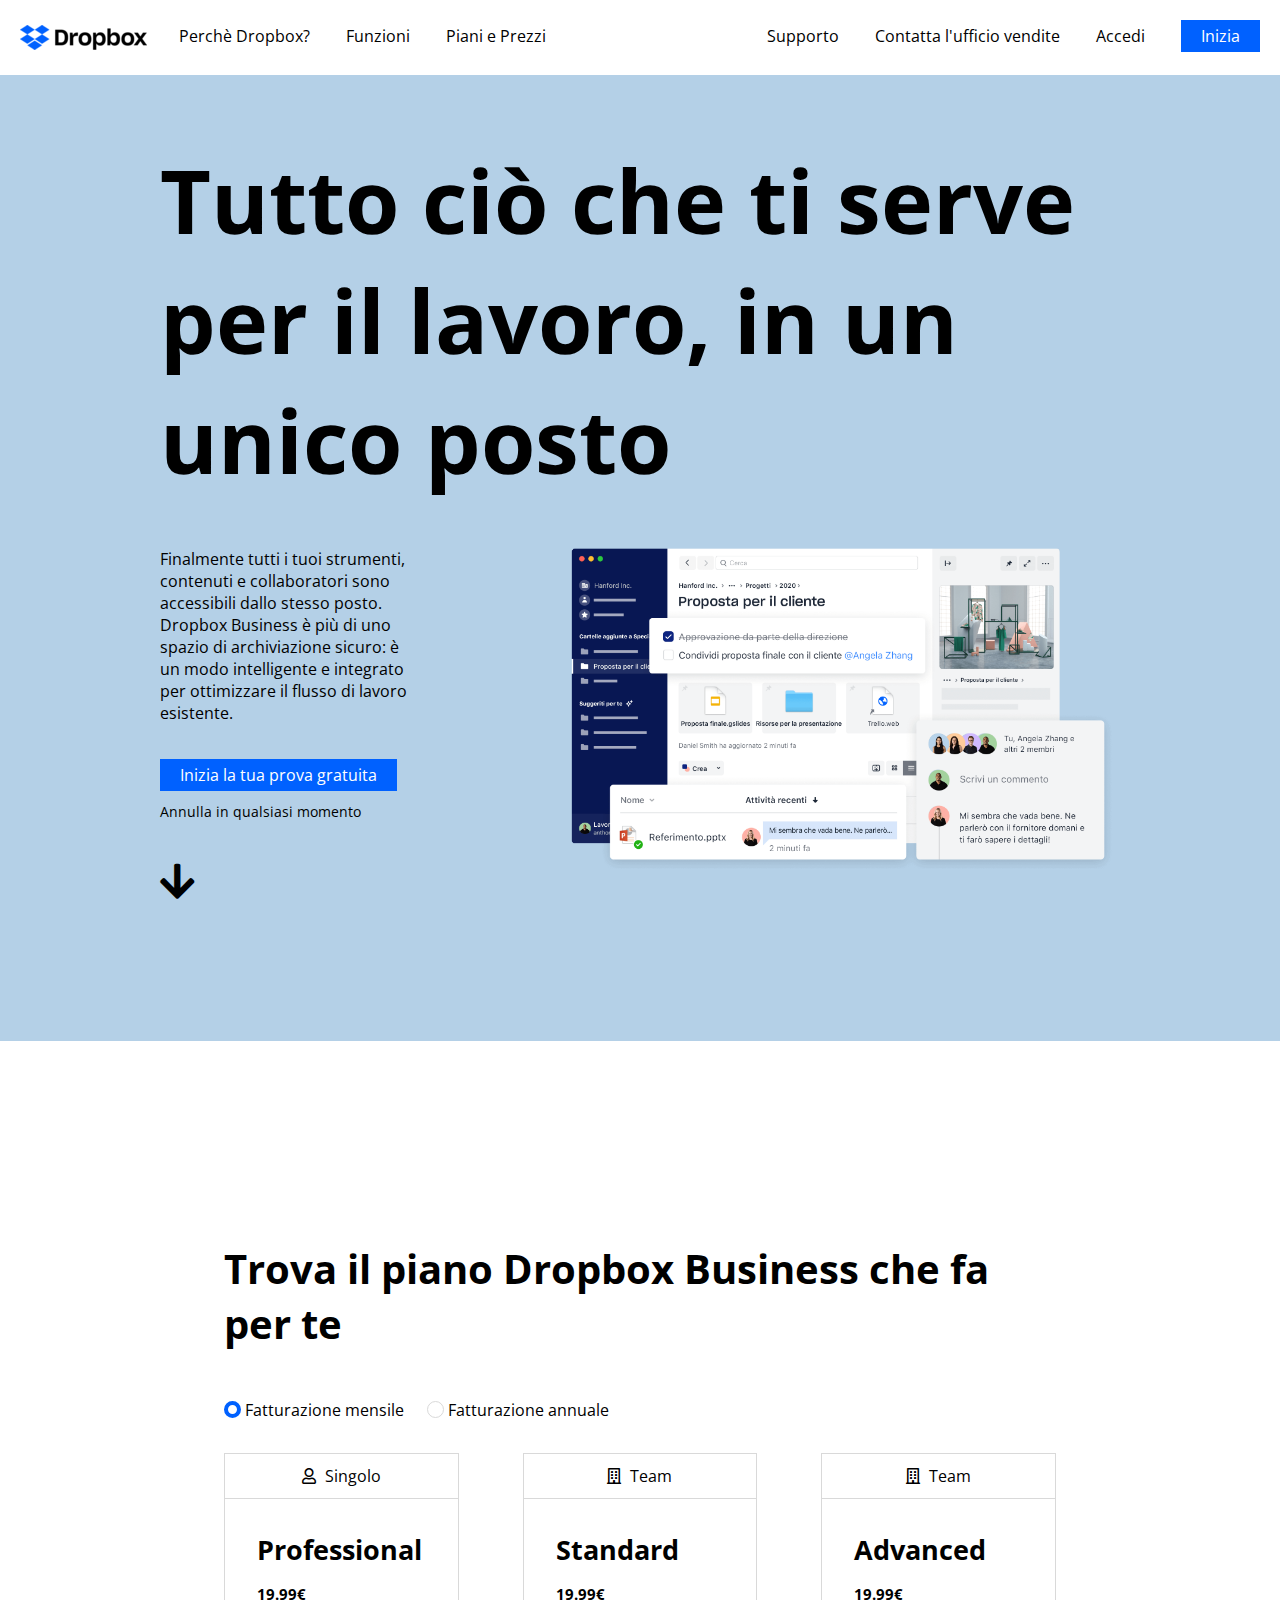
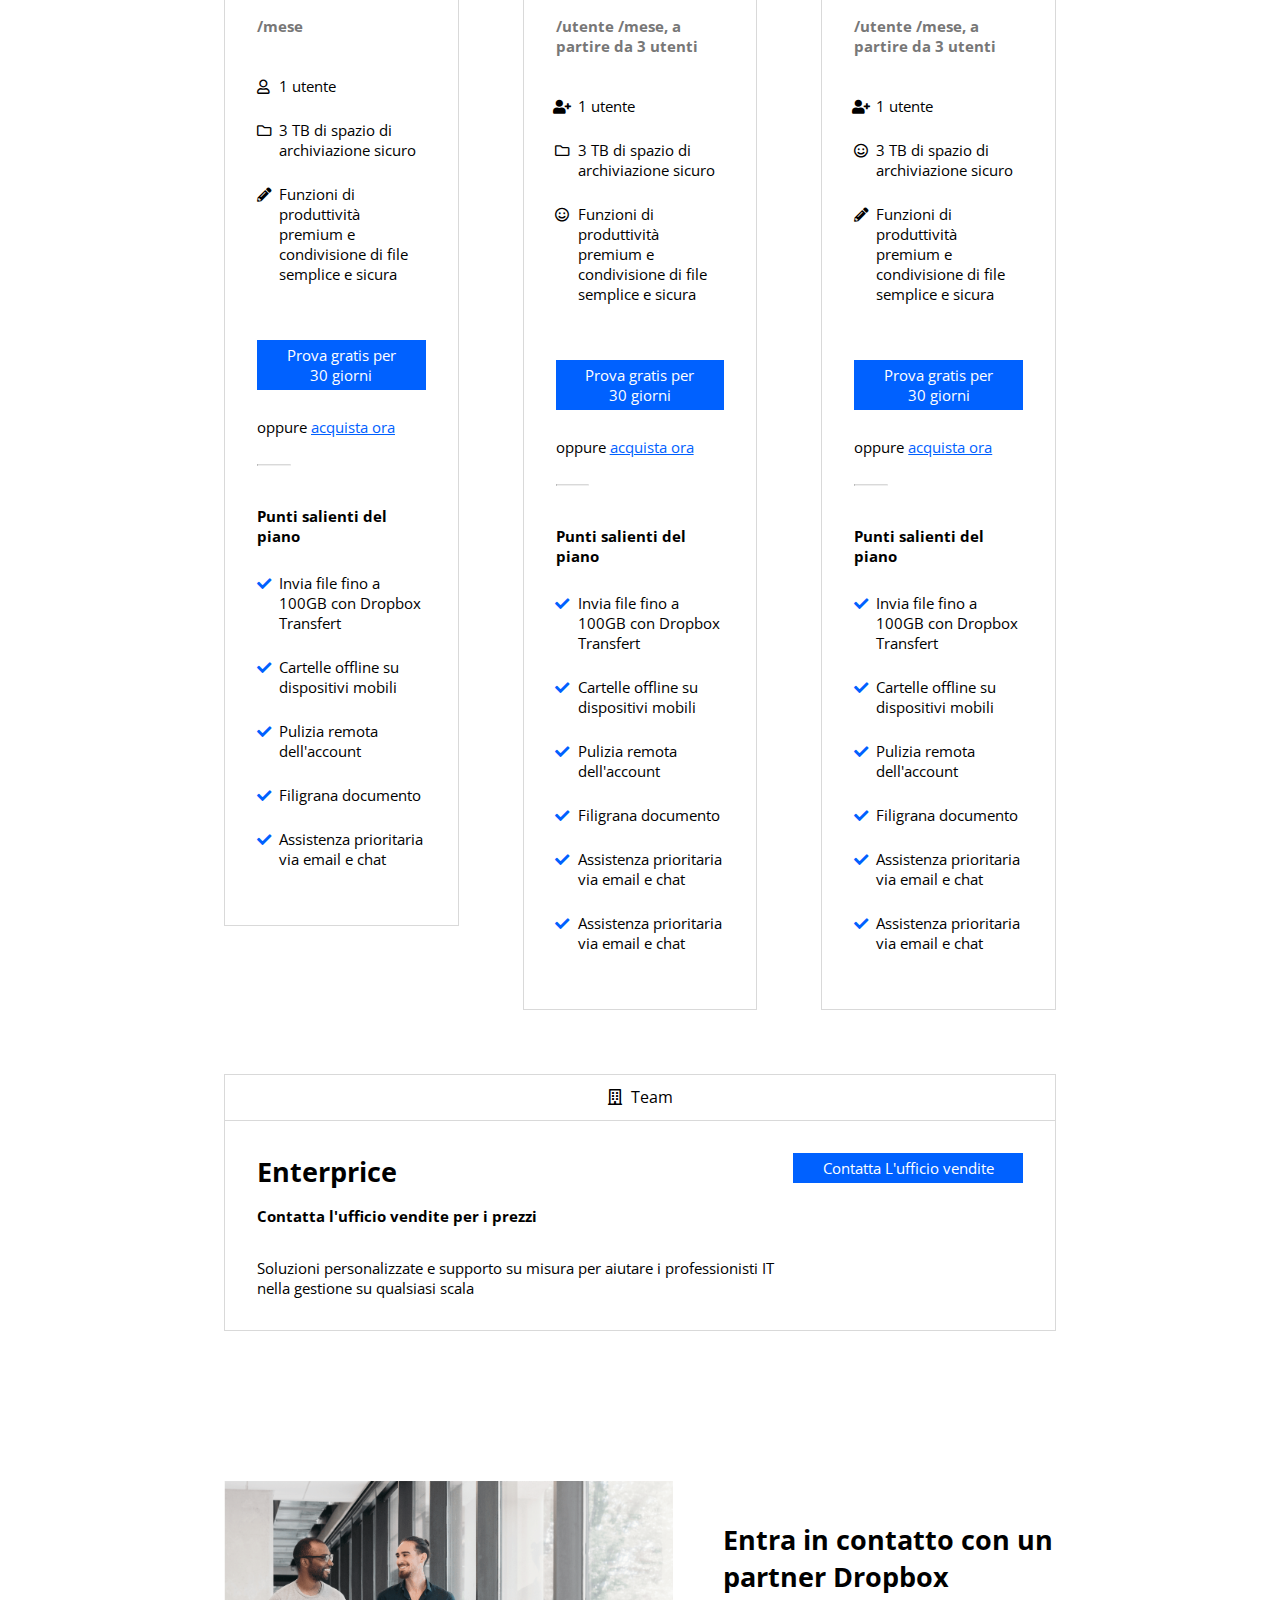
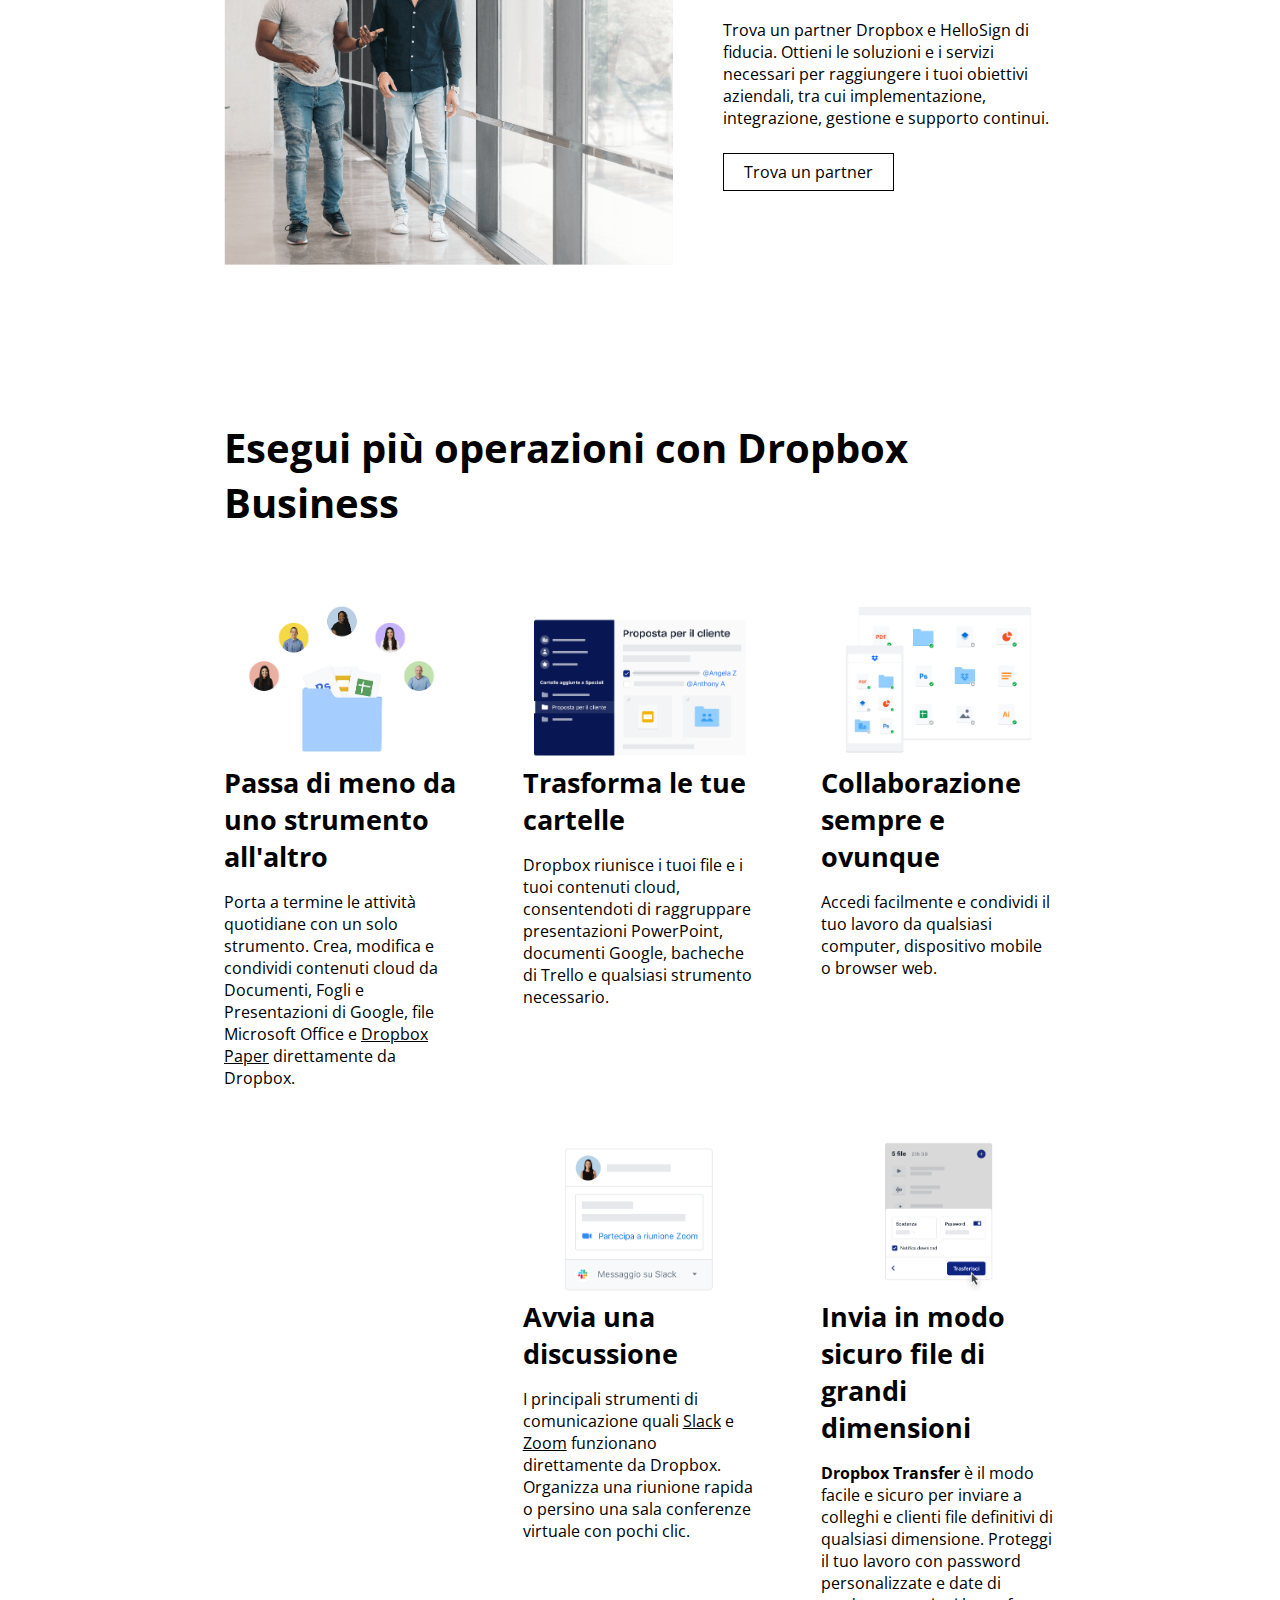
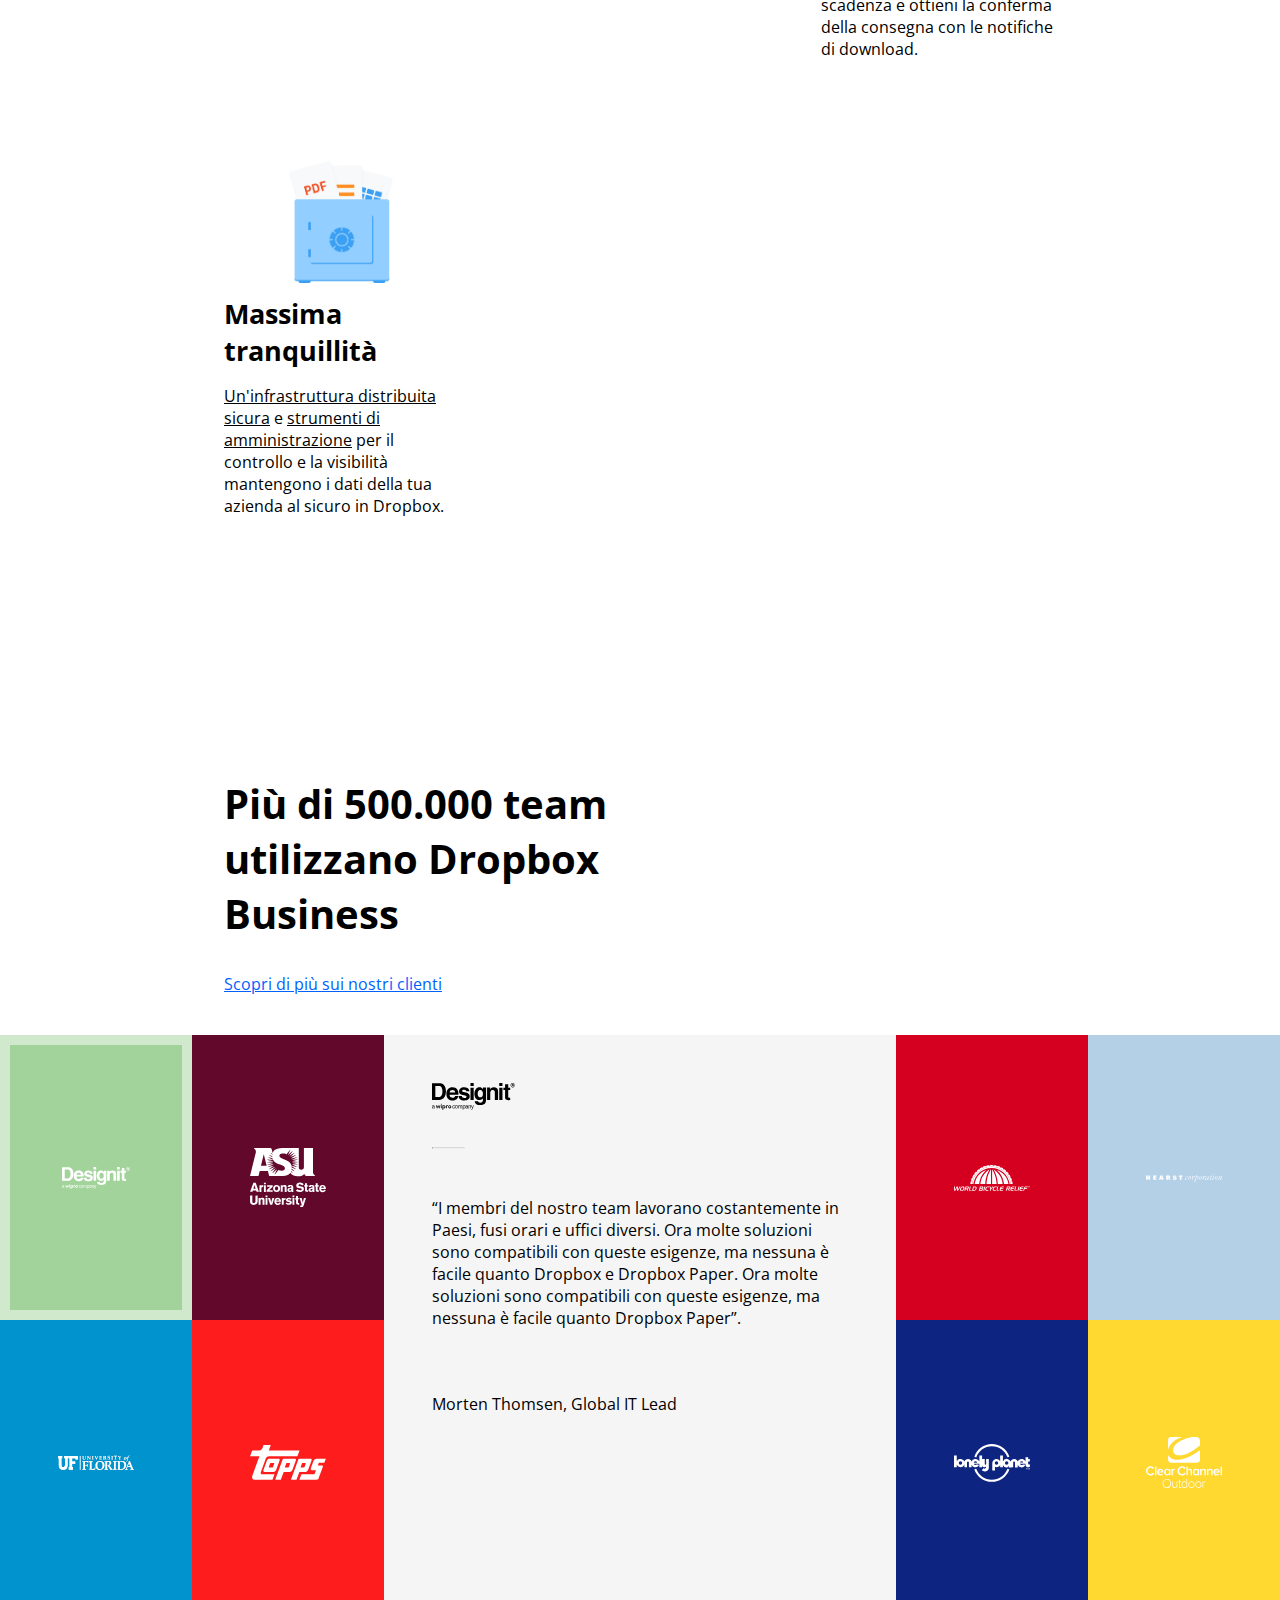
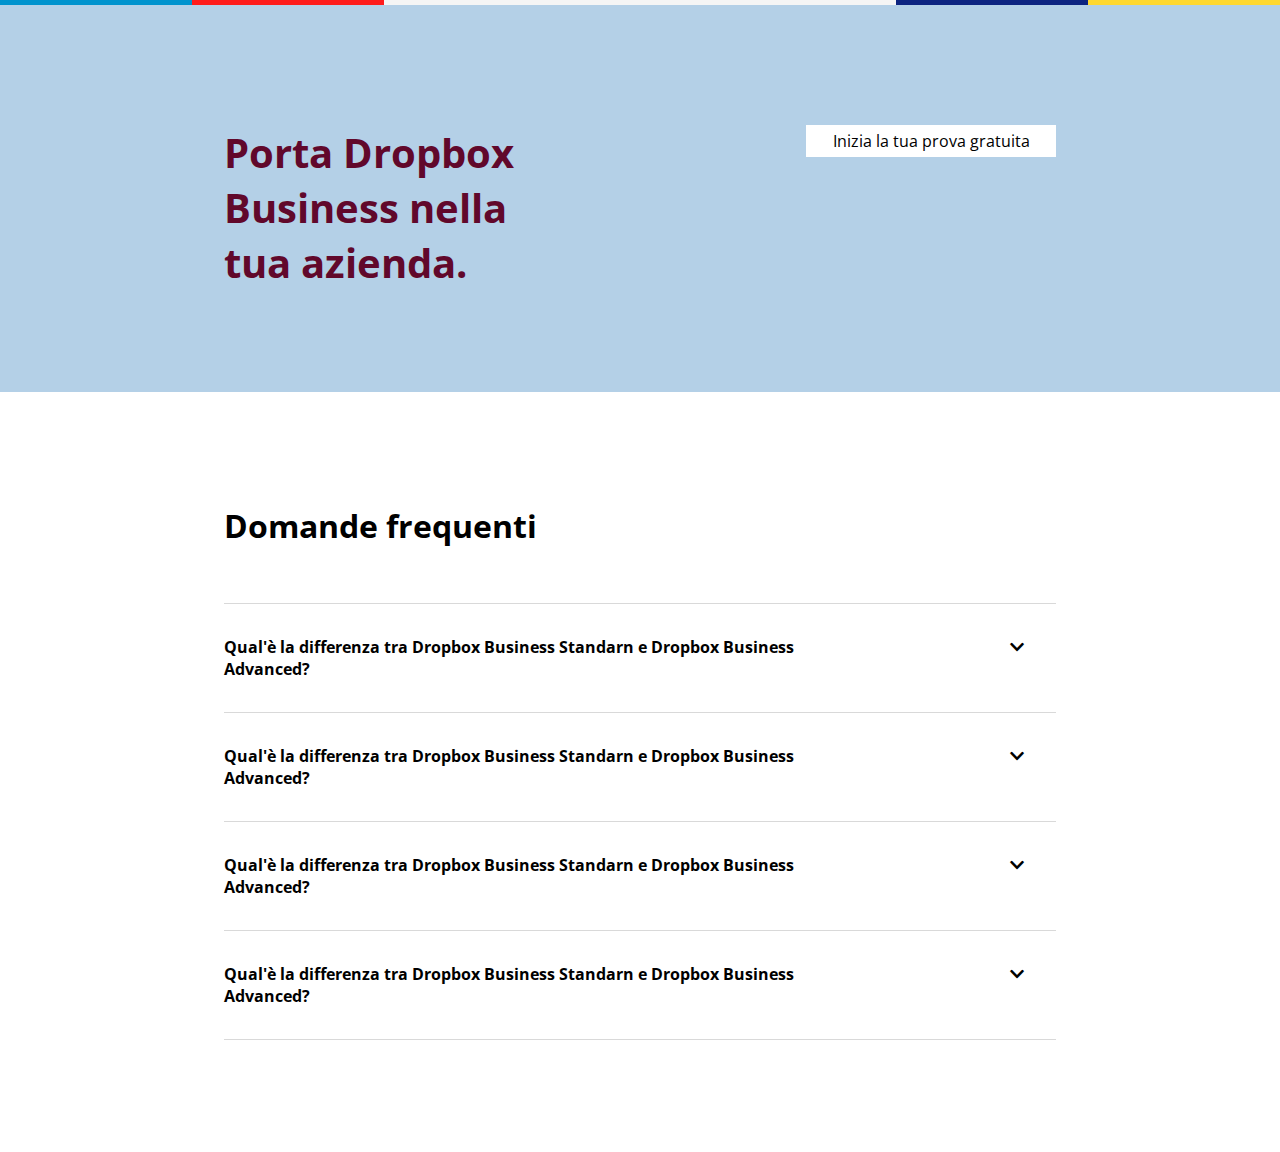
==== commit 503e93bc: "completata struttuza sezione domande" ====
--- a/index.html
+++ b/index.html
@@ -542,23 +542,101 @@
             <div class="small_container">
                 <div class="questions">
                     <h3>Domande frequenti</h3>
-                    <div class="question_list clearfix">
-                        <div class="bold">
-                            Qual'è la differenza tra Dropbox Business
-                            Standarn e Dropbox Business Advanced?
-                        </div>
-                        <i class="fas fa-chevron-down"></i>
-                        <!-- <div></div> -->
+                    <div class="question clearfix">
+                        <div class="col_70">
+                            <p class="bold">
+                                Qual'è la differenza tra Dropbox Business
+                                Standarn e Dropbox Business Advanced?
+                            </p>
+                        </div>
+                        <div class="col_30">
+                            <i class="fas fa-chevron-down arrow_down"></i>
+                            <i class="fas fa-chevron-up arrow_up"></i>
+                        </div>
+                    </div>
+                    <!-- /.question -->
+                    <div class="reply">
                         <p class="hover">Lorem ipsum dolor sit amet consectetur
                             adipisicing elit. Velit nisi cum dolorem? Earum
                             rerum in
                             et deserunt eum ut id obcaecati. Labore ducimus ut
                             molestias soluta tenetur quos hic sapiente.</p>
                     </div>
-                    <!-- /.question_list -->
-                </div>
-                <!-- /.questions -->
+                    <!-- /.reply -->
+
+                    <div class="question clearfix">
+                        <div class="col_70">
+                            <p class="bold">
+                                Qual'è la differenza tra Dropbox Business
+                                Standarn e Dropbox Business Advanced?
+                            </p>
+                        </div>
+                        <div class="col_30">
+                            <i class="fas fa-chevron-down arrow_down"></i>
+                            <i class="fas fa-chevron-up arrow_up"></i>
+                        </div>
+                    </div>
+                    <!-- /.question -->
+                    <div class="reply">
+                        <p class="hover">Lorem ipsum dolor sit amet consectetur
+                            adipisicing elit. Velit nisi cum dolorem? Earum
+                            rerum in
+                            et deserunt eum ut id obcaecati. Labore ducimus ut
+                            molestias soluta tenetur quos hic sapiente.</p>
+                    </div>
+                    <!-- /.reply -->
+
+                    <div class="question clearfix">
+                        <div class="col_70">
+                            <p class="bold">
+                                Qual'è la differenza tra Dropbox Business
+                                Standarn e Dropbox Business Advanced?
+                            </p>
+                        </div>
+                        <div class="col_30">
+                            <i class="fas fa-chevron-down arrow_down"></i>
+                            <i class="fas fa-chevron-up arrow_up"></i>
+                        </div>
+                    </div>
+                    <!-- /.question -->
+                    <div class="reply">
+                        <p class="hover">Lorem ipsum dolor sit amet consectetur
+                            adipisicing elit. Velit nisi cum dolorem? Earum
+                            rerum in
+                            et deserunt eum ut id obcaecati. Labore ducimus ut
+                            molestias soluta tenetur quos hic sapiente.</p>
+                    </div>
+                    <!-- /.reply -->
+
+                    <div class="question clearfix">
+                        <div class="col_70">
+                            <p class="bold">
+                                Qual'è la differenza tra Dropbox Business
+                                Standarn e Dropbox Business Advanced?
+                            </p>
+                        </div>
+                        <div class="col_30">
+                            <i class="fas fa-chevron-down arrow_down"></i>
+                            <i class="fas fa-chevron-up arrow_up"></i>
+                        </div>
+                    </div>
+                    <!-- /.question -->
+                    <div class="reply">
+                        <p class="hover">Lorem ipsum dolor sit amet consectetur
+                            adipisicing elit. Velit nisi cum dolorem? Earum
+                            rerum in
+                            et deserunt eum ut id obcaecati. Labore ducimus ut
+                            molestias soluta tenetur quos hic sapiente.</p>
+                    </div>
+                    <!-- /.reply -->
+
+                </div>
+                <!-- /.question -->
             </div>
+
+
+
+
         </main>
         <!-- /#site_content -->
 
--- a/css/style.css
+++ b/css/style.css
@@ -487,9 +487,25 @@
 
 /* questions */
 .questions {
-    margin: 100px 0;
-}
-
-.questions .hover {
+    margin: 7rem 0;
+}
+
+.questions h3 {
+    padding-bottom: 3.5rem;
+    border-bottom: 1px solid #d9d9d9;
+}
+
+.question {
+    padding: 2rem 0;
+    border-bottom: 1px solid #d9d9d9;
+}
+
+.question>.col_30 {
+    text-align: right;
+    padding-right: 2rem;
+}
+
+.hover,
+.col_30>.arrow_up {
     display: none;
 }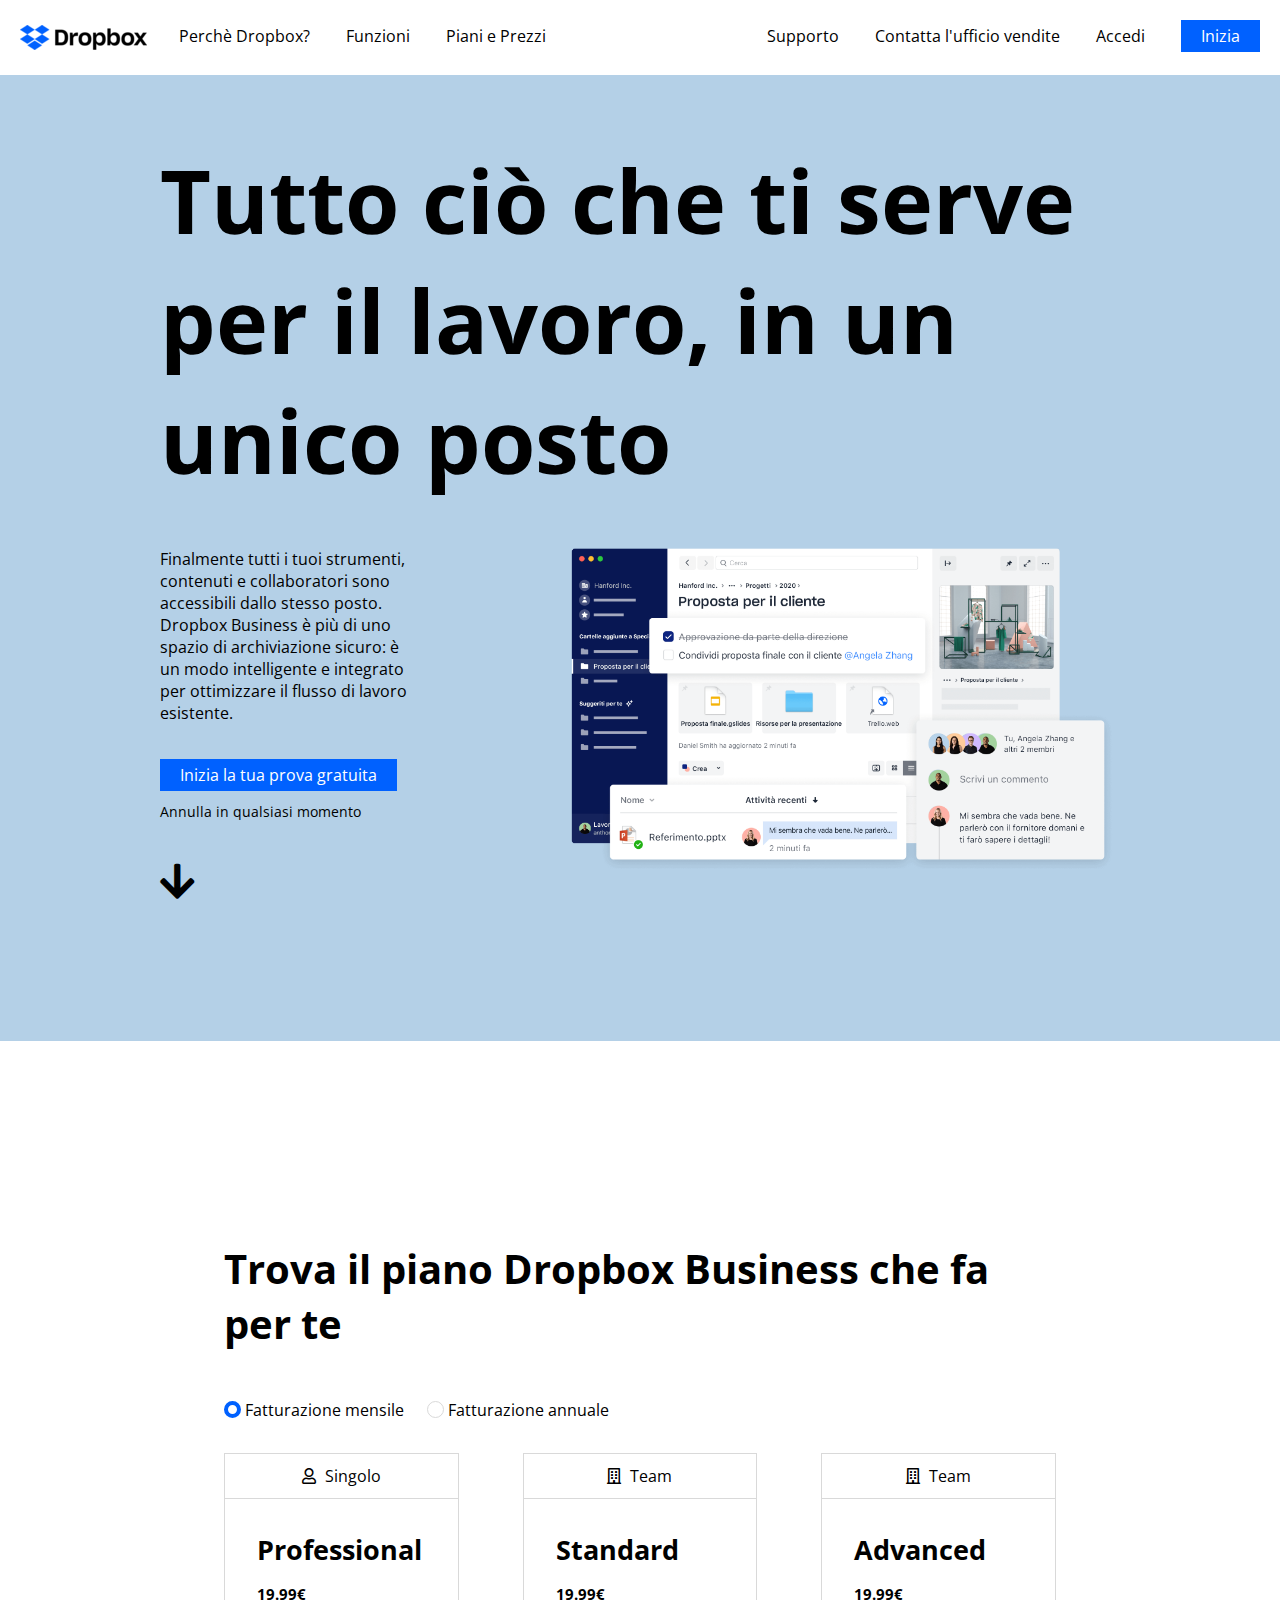
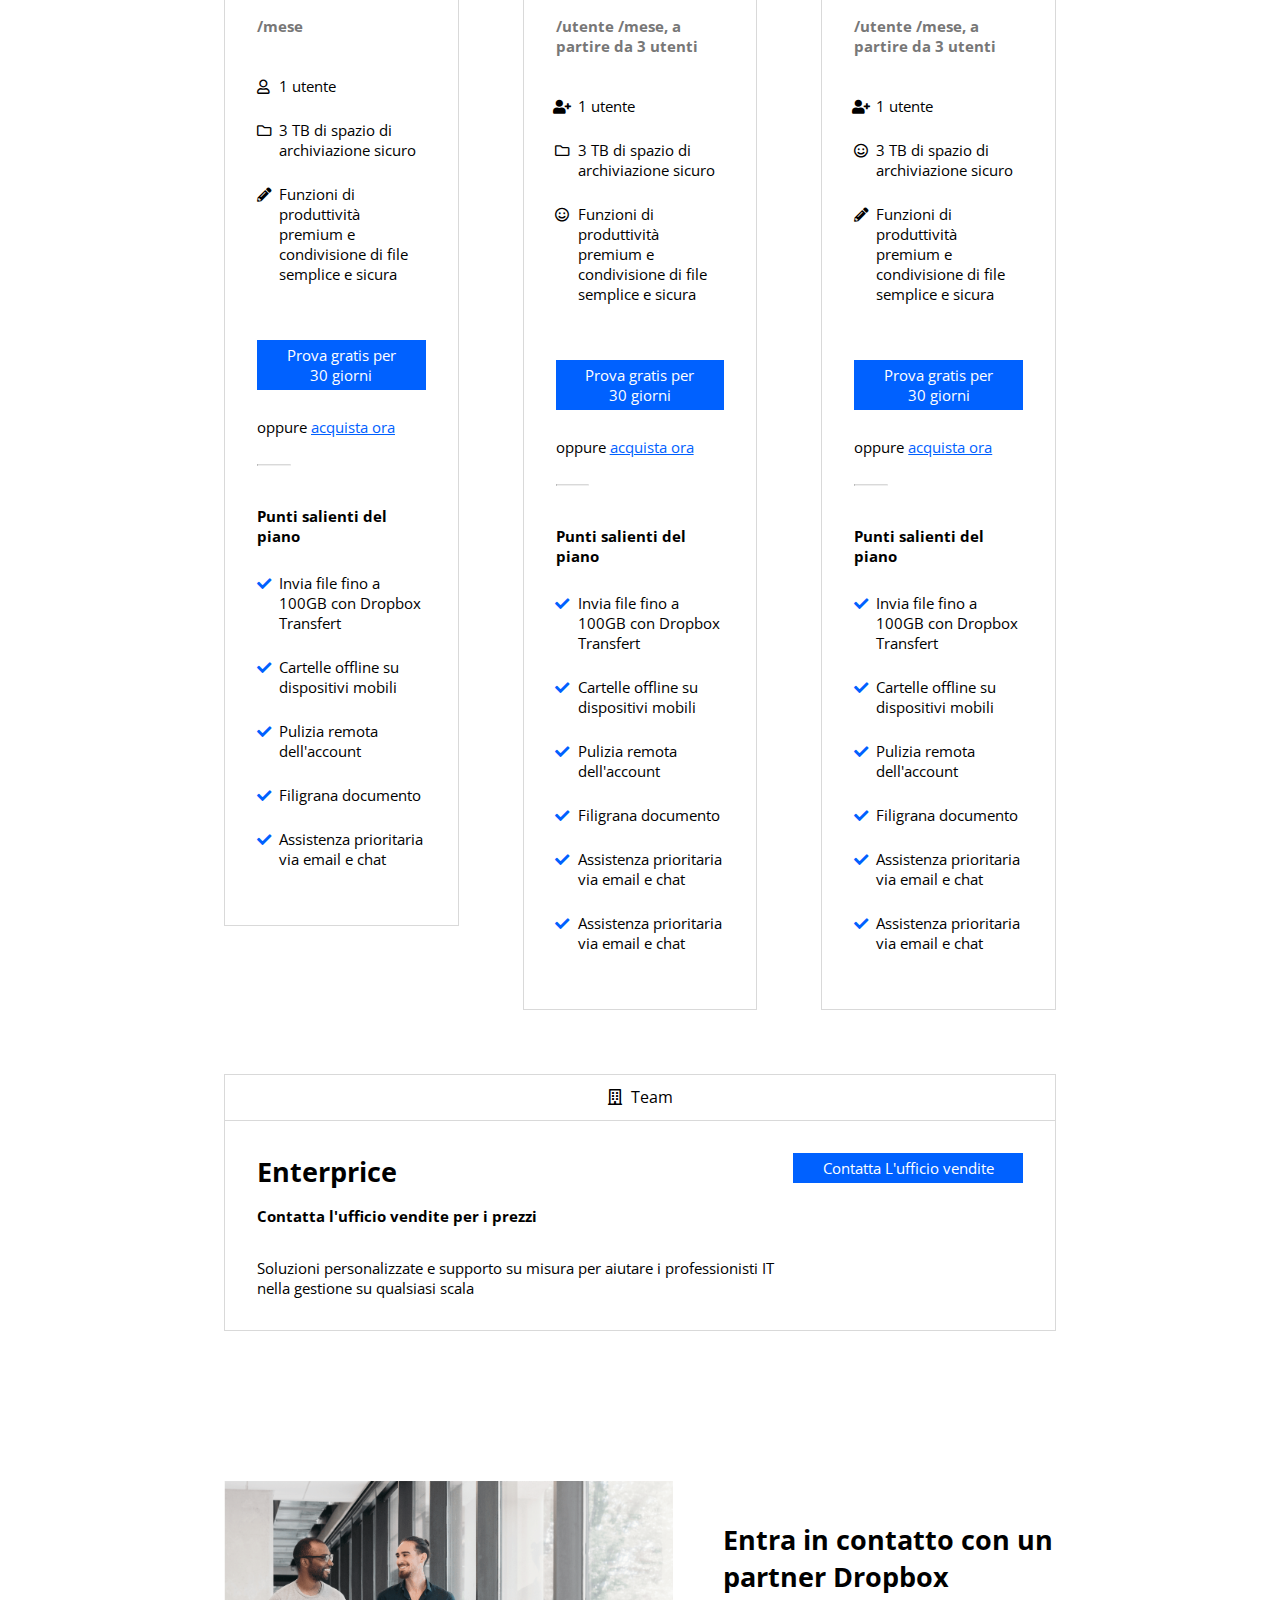
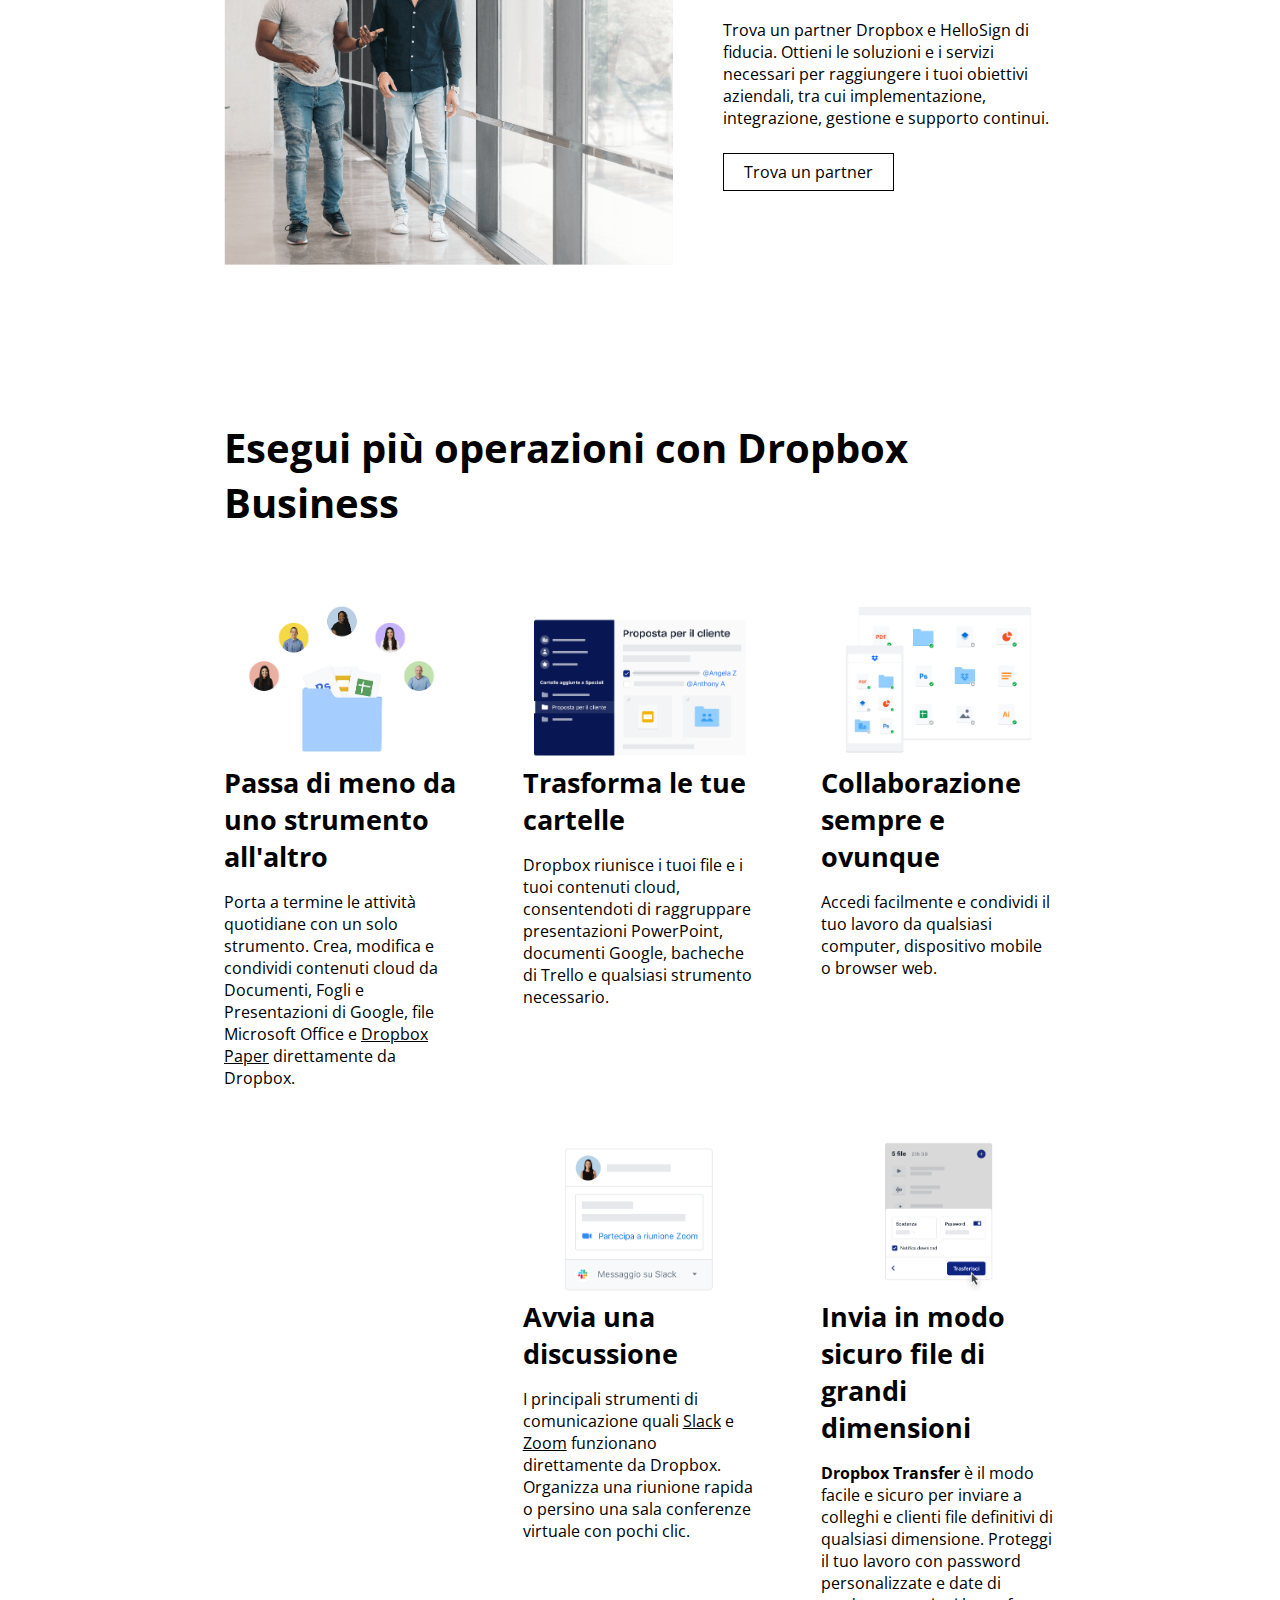
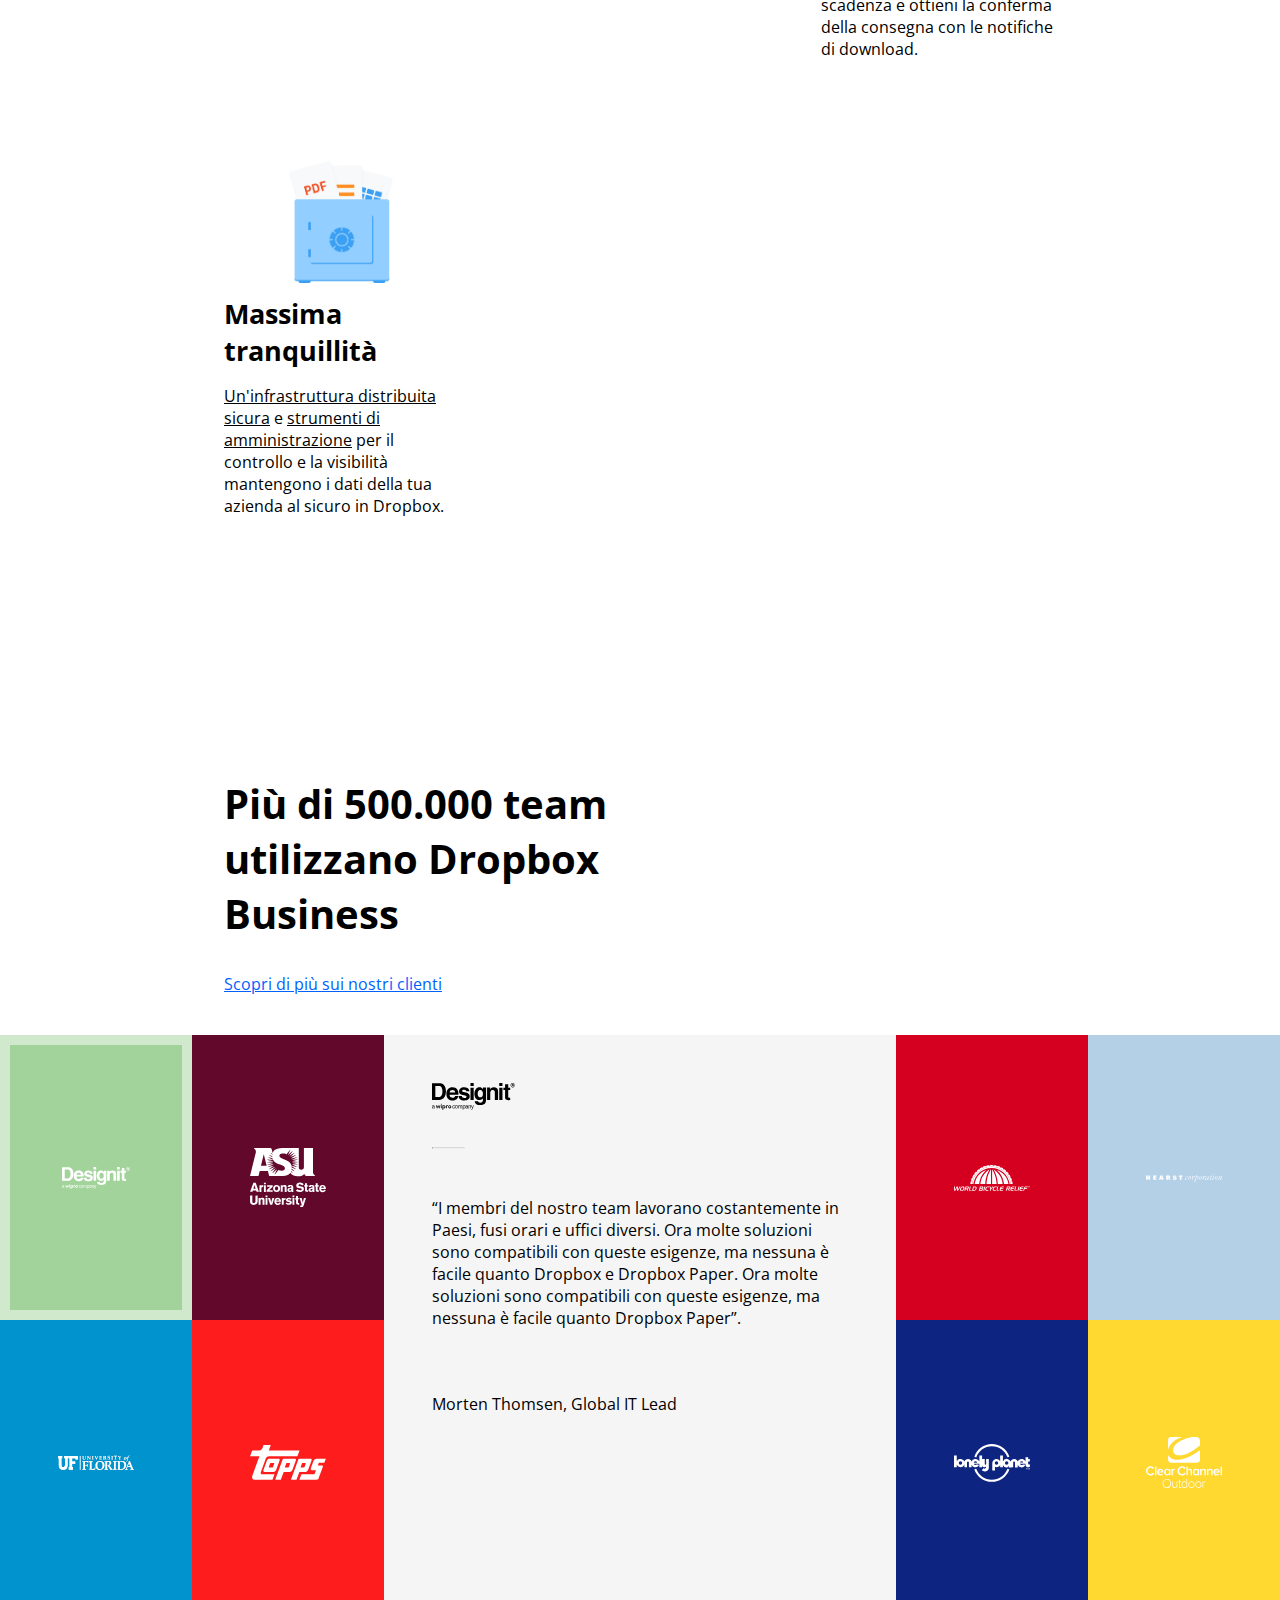
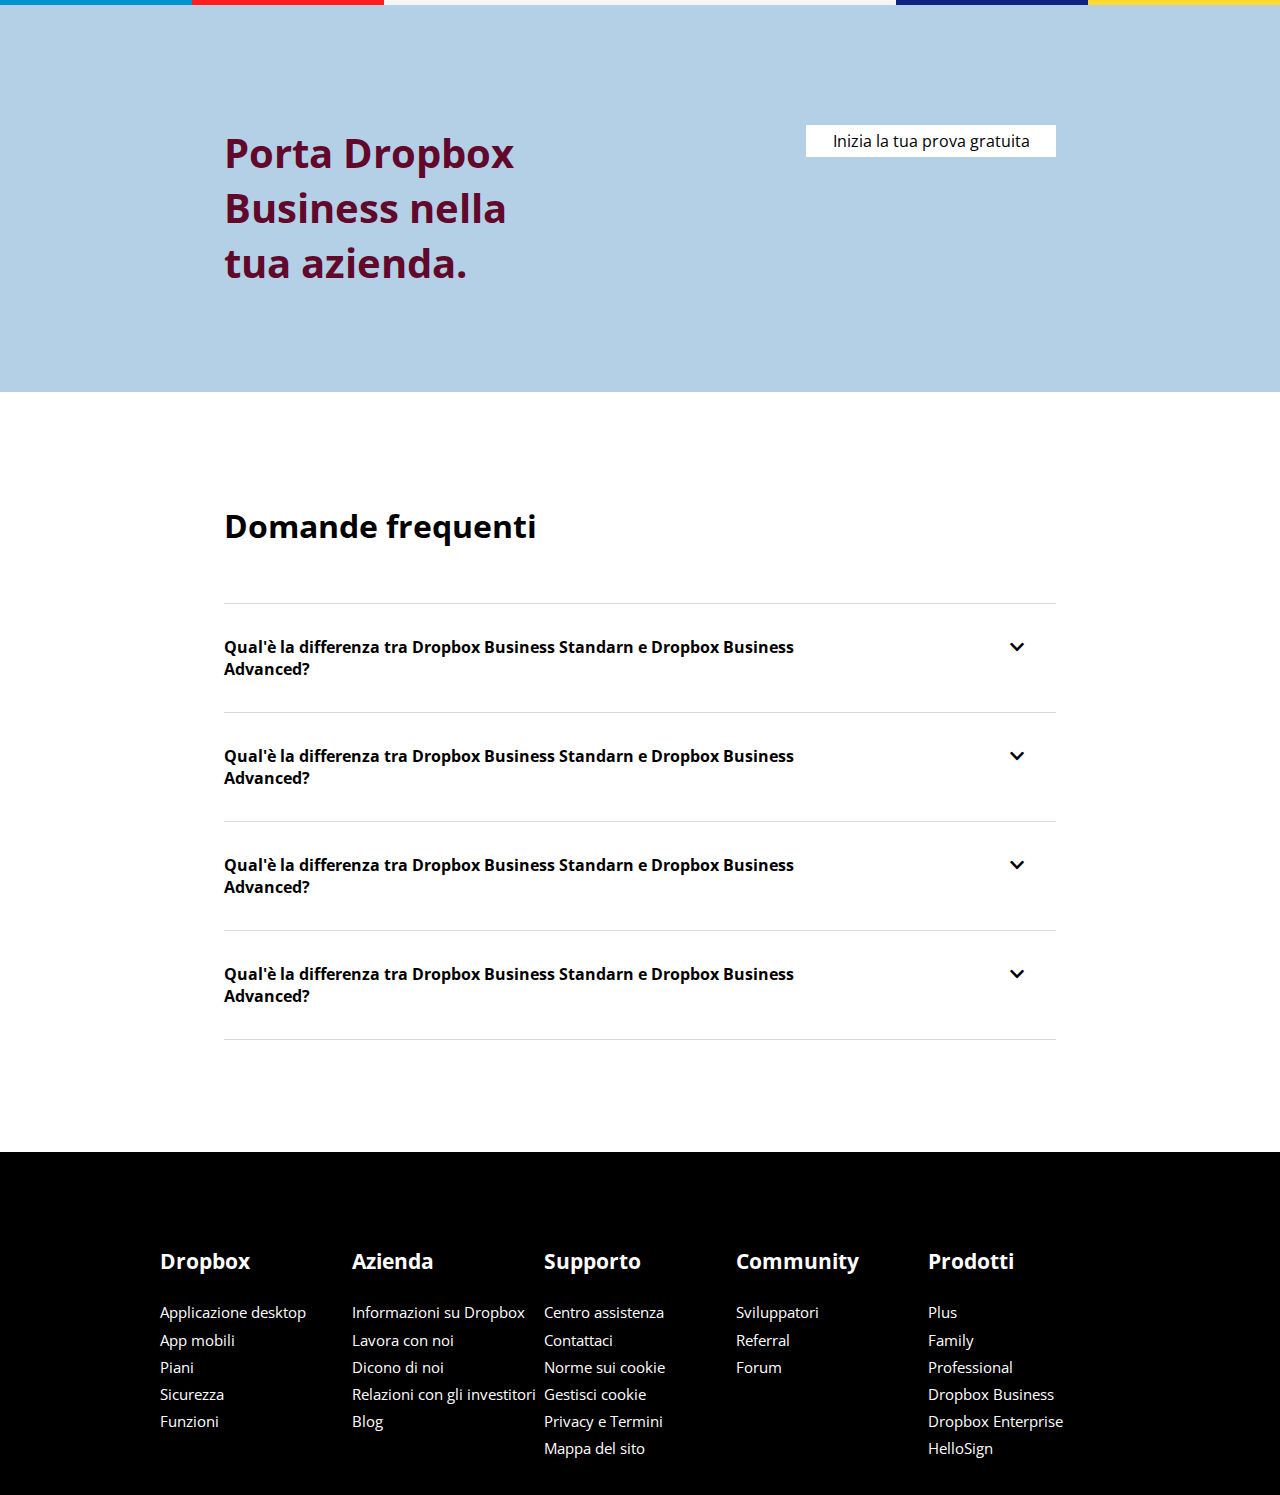
==== commit 67b10218: "creata struttura iniziale footer" ====
--- a/index.html
+++ b/index.html
@@ -633,14 +633,63 @@
                 </div>
                 <!-- /.question -->
             </div>
-
-
-
-
         </main>
         <!-- /#site_content -->
 
-        <footer id="site_footer"></footer>
+        <footer id="site_footer">
+            <div class="large_container clearfix">
+                <div class="col_20">
+                    <ul class="list_style">
+                        <li>Dropbox</li>
+                        <li><a href="#">Applicazione desktop</a></li>
+                        <li><a href="#">App mobili</a></li>
+                        <li><a href="#">Piani</a></li>
+                        <li><a href="#">Sicurezza</a></li>
+                        <li><a href="#">Funzioni</a></li>
+                    </ul>
+                </div>
+                <div class="col_20">
+                    <ul class="list_style">
+                        <li>Azienda</li>
+                        <li><a href="#">Informazioni su Dropbox</a></li>
+                        <li><a href="#">Lavora con noi</a></li>
+                        <li><a href="#">Dicono di noi</a></li>
+                        <li><a href="#">Relazioni con gli investitori</a></li>
+                        <li><a href="#">Blog</a></li>
+                    </ul>
+                </div>
+                <div class="col_20">
+                    <ul class="list_style">
+                        <li>Supporto</li>
+                        <li><a href="#">Centro assistenza</a></li>
+                        <li><a href="#">Contattaci</a></li>
+                        <li><a href="#">Norme sui cookie</a></li>
+                        <li><a href="#">Gestisci cookie</a></li>
+                        <li><a href="#">Privacy e Termini</a></li>
+                        <li><a href="#">Mappa del sito</a></li>
+                    </ul>
+                </div>
+                <div class="col_20">
+                    <ul class="list_style">
+                        <li>Community</li>
+                        <li><a href="#">Sviluppatori</a></li>
+                        <li><a href="#">Referral</a></li>
+                        <li><a href="#">Forum</a></li>
+                    </ul>
+                </div>
+                <div class="col_20">
+                    <ul class="list_style">
+                        <li>Prodotti</li>
+                        <li><a href="#">Plus</a></li>
+                        <li><a href="#">Family</a></li>
+                        <li><a href="#">Professional</a></li>
+                        <li><a href="#">Dropbox Business</a></li>
+                        <li><a href="#">Dropbox Enterprise</a></li>
+                        <li><a href="#">HelloSign</a></li>
+                    </ul>
+                </div>
+            </div>
+        </footer>
         <!-- /#site_footer -->
     </body>
 </html>--- a/css/style.css
+++ b/css/style.css
@@ -61,6 +61,10 @@
 
 div[class^="col_"] {
     float: left;
+}
+
+.col_20 {
+    width: 20%;
 }
 
 .col_30 {
@@ -508,4 +512,29 @@
 .hover,
 .col_30>.arrow_up {
     display: none;
+}
+
+/************** 
+Footer 
+**************/
+#site_footer {
+    width: 100%;
+    background-color: black;
+    padding: 6rem 0 2rem;
+    color: white;
+}
+
+#site_footer a {
+    color: white;
+}
+
+#site_footer ul>li {
+    font-size: 0.95rem;
+    line-height: 1.7rem;
+}
+
+#site_footer ul>li:first-child {
+    font-size: 1.3rem;
+    font-weight: 700;
+    margin-bottom: 1.5rem;
 }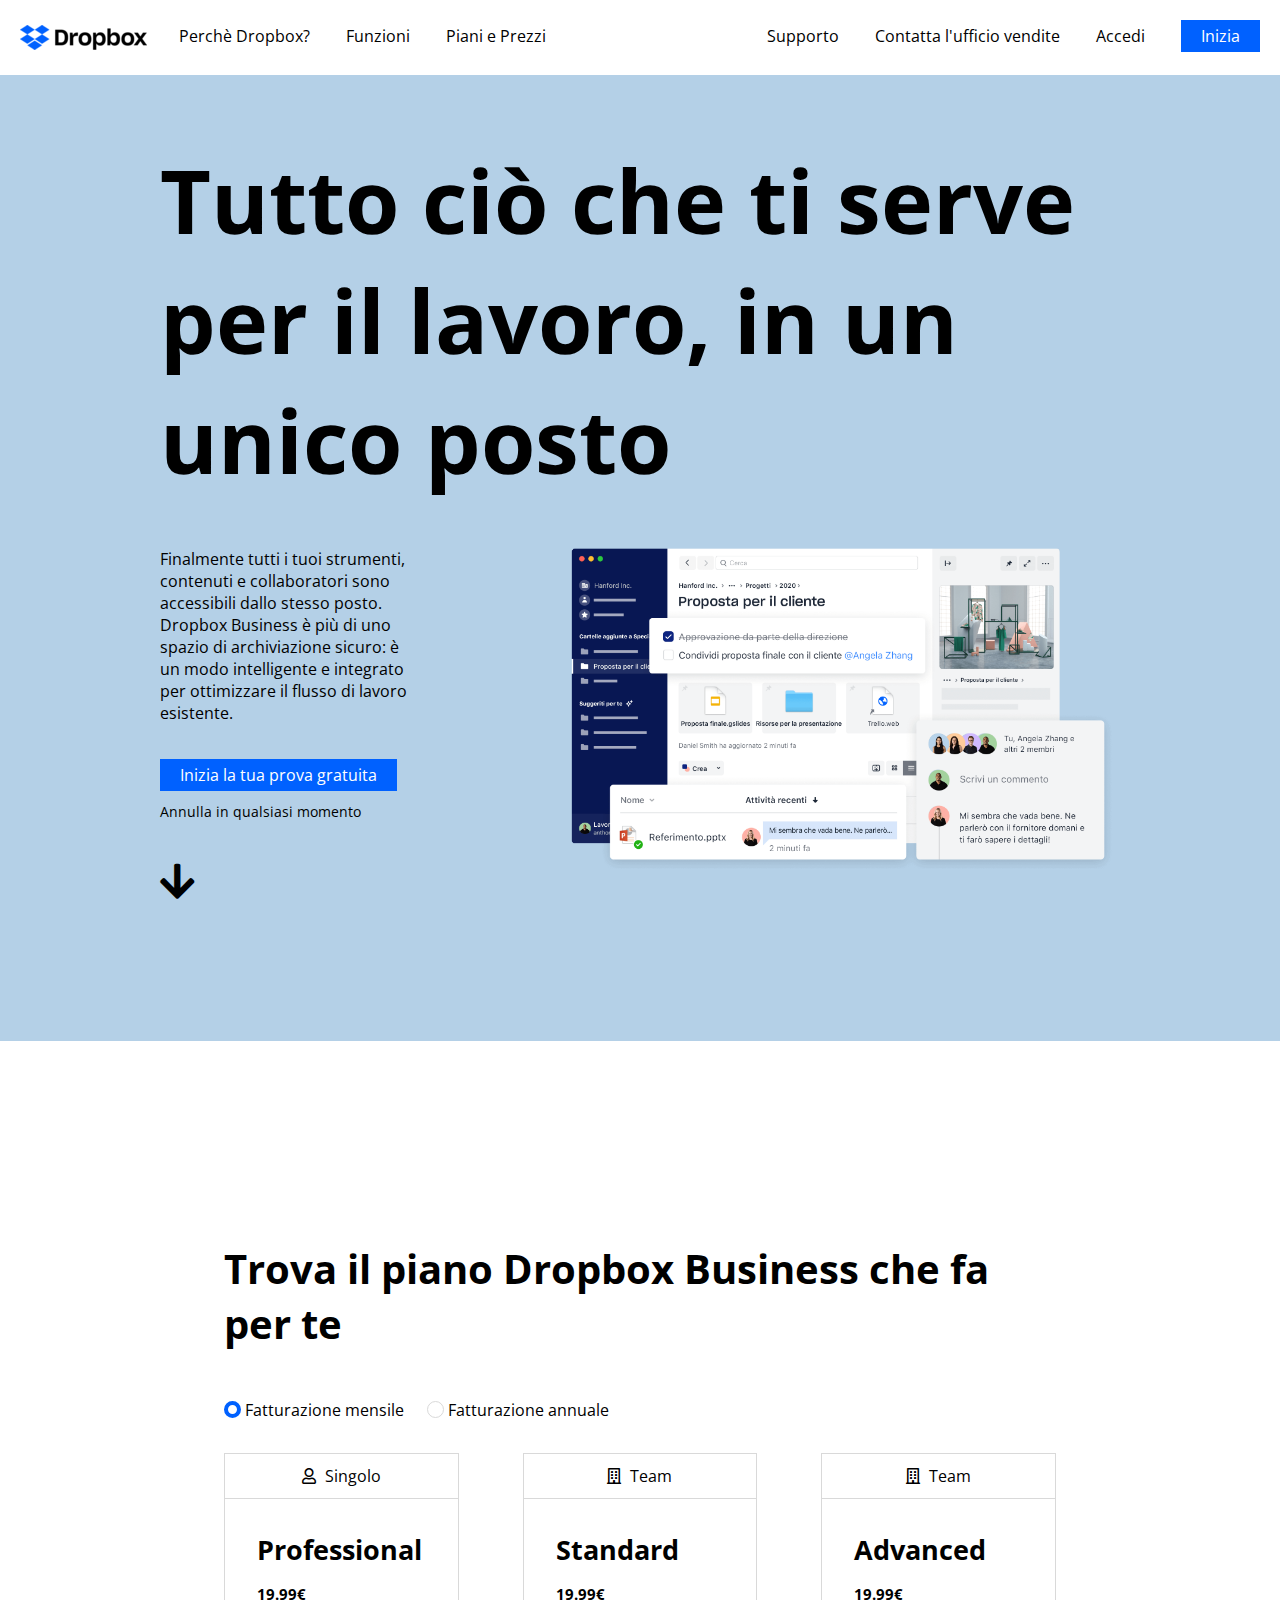
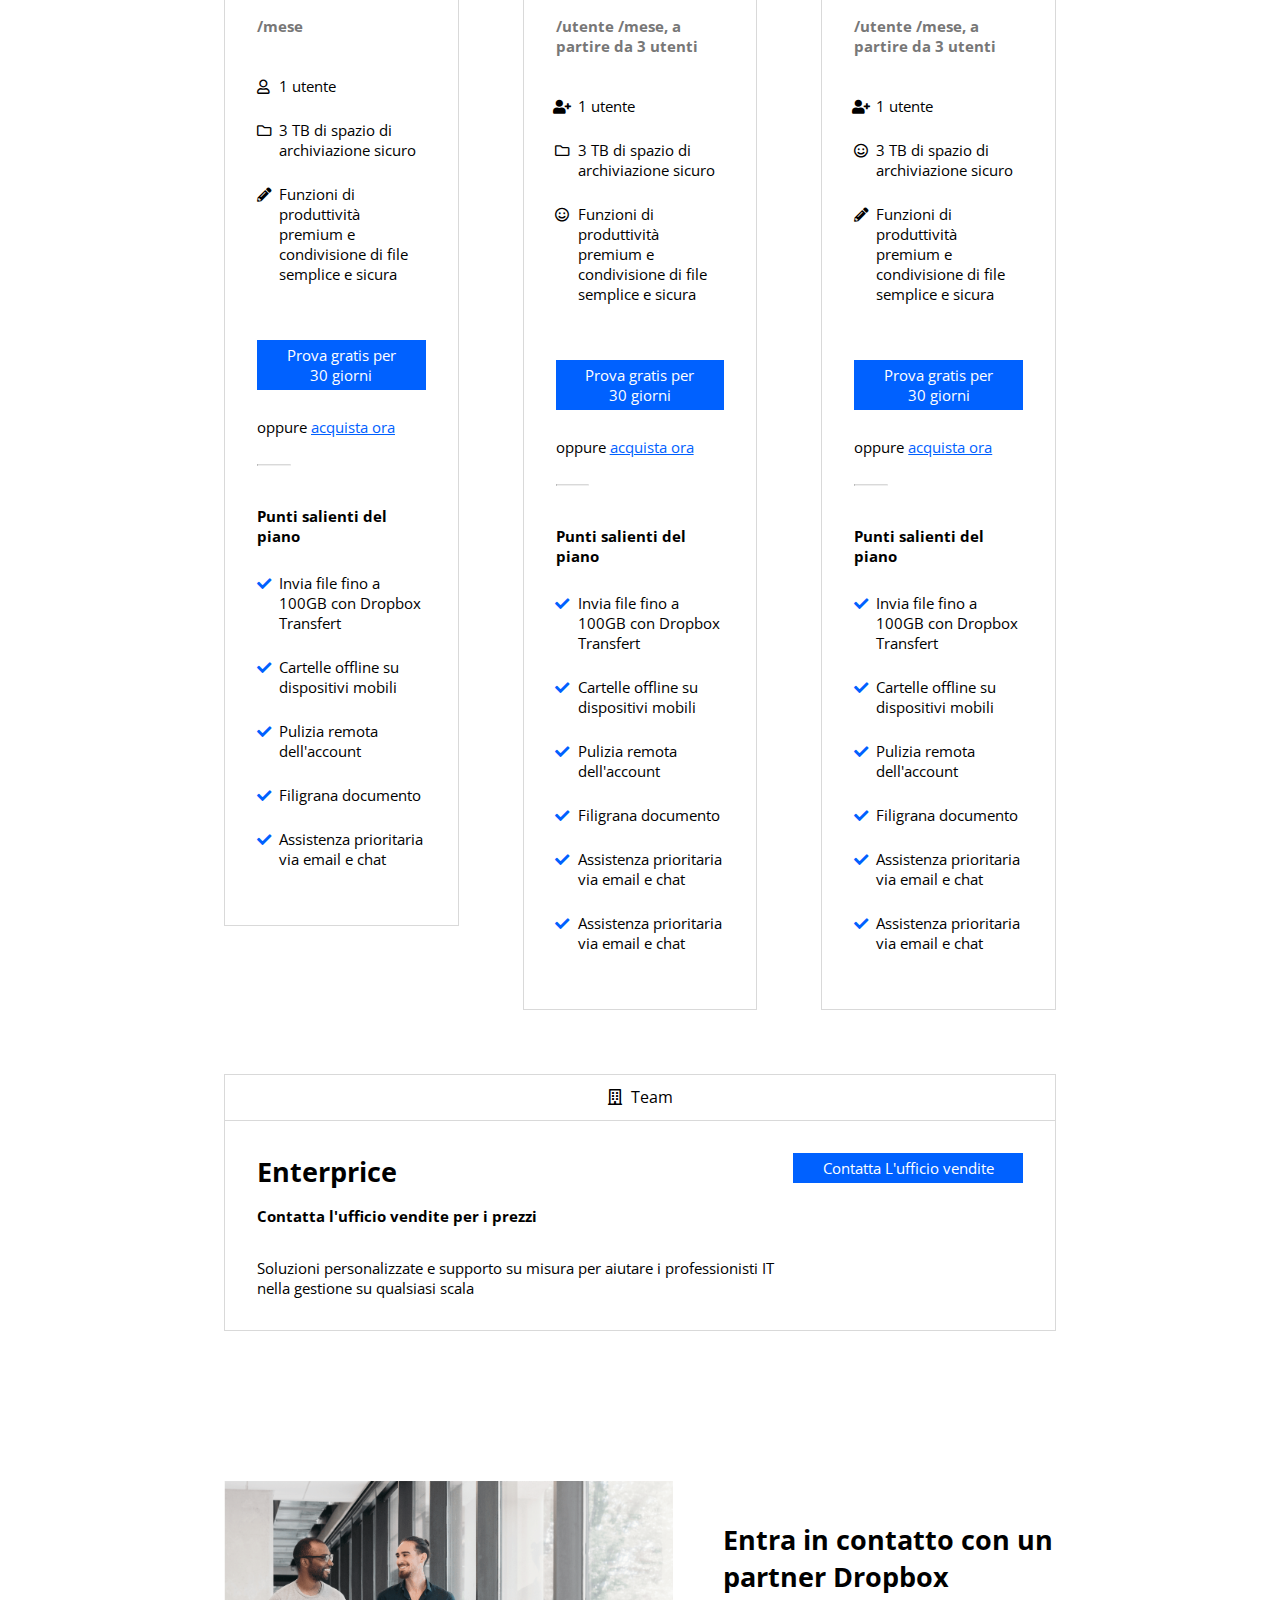
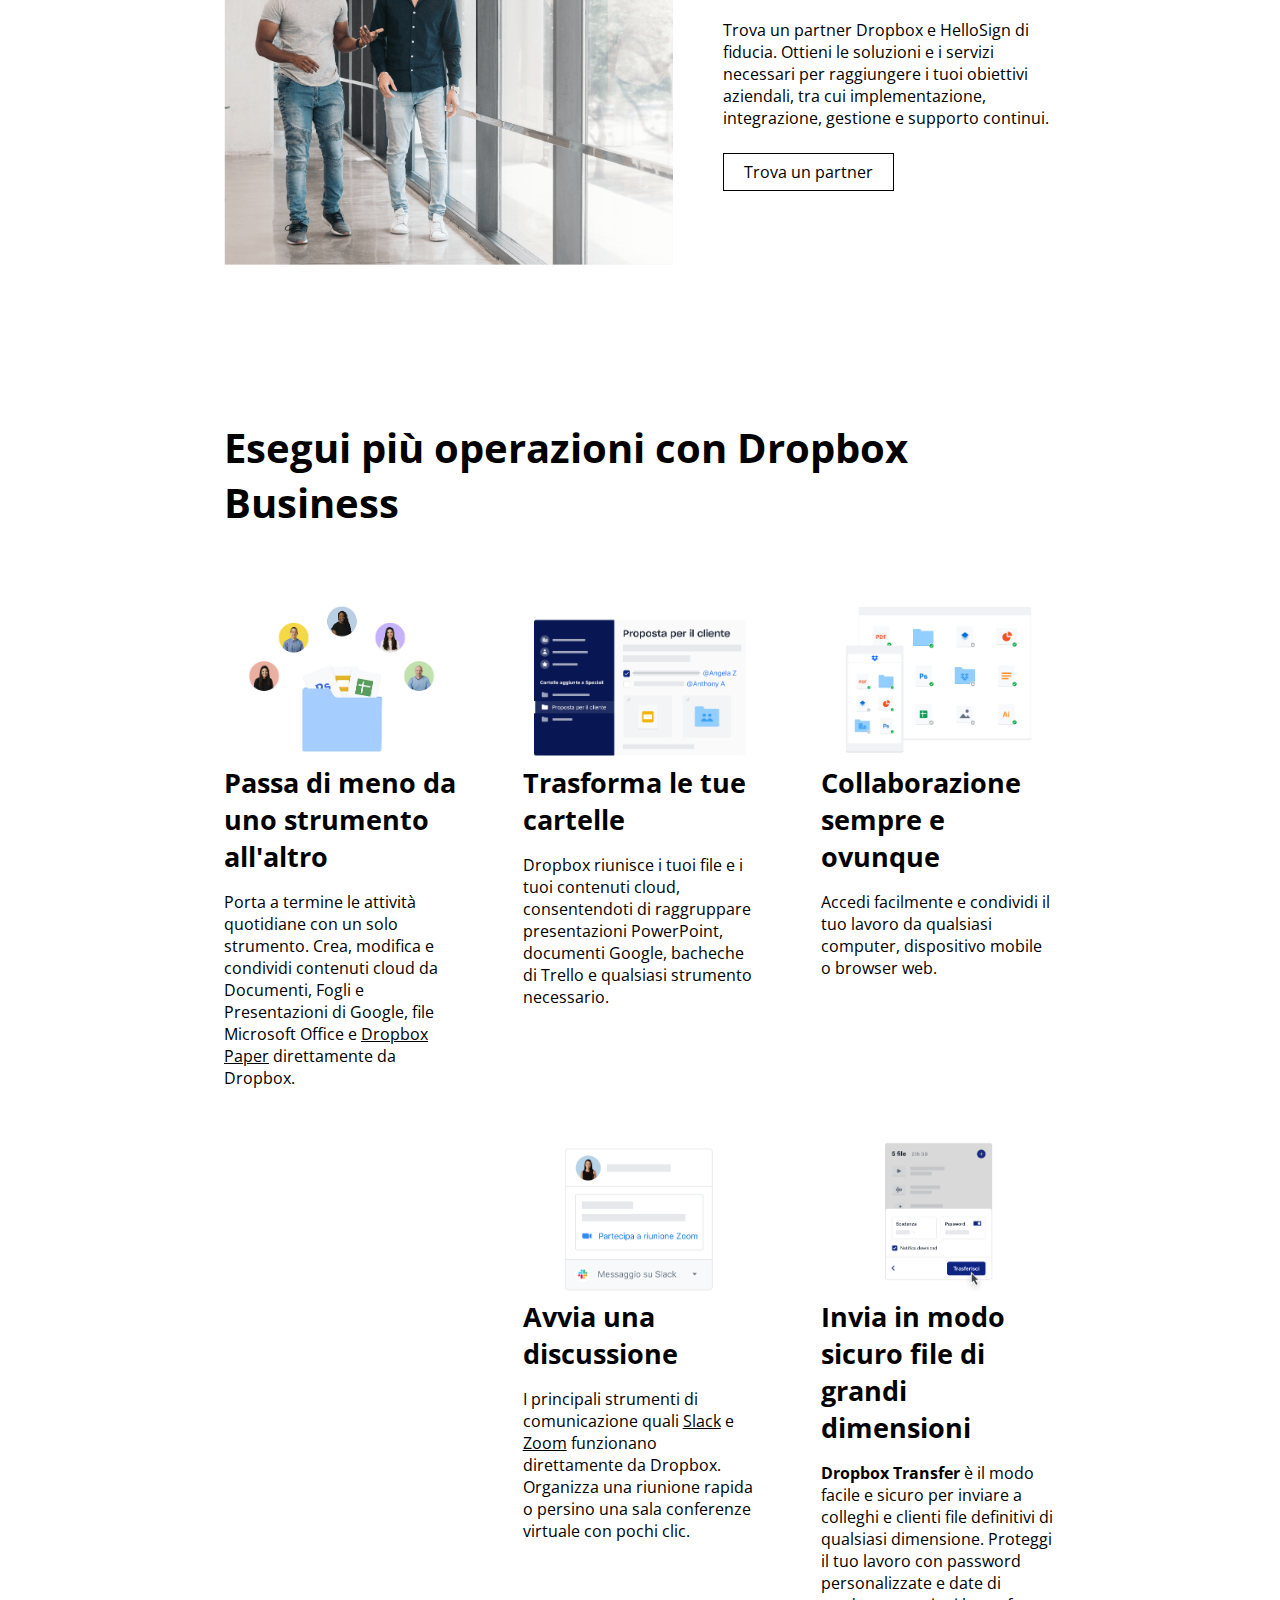
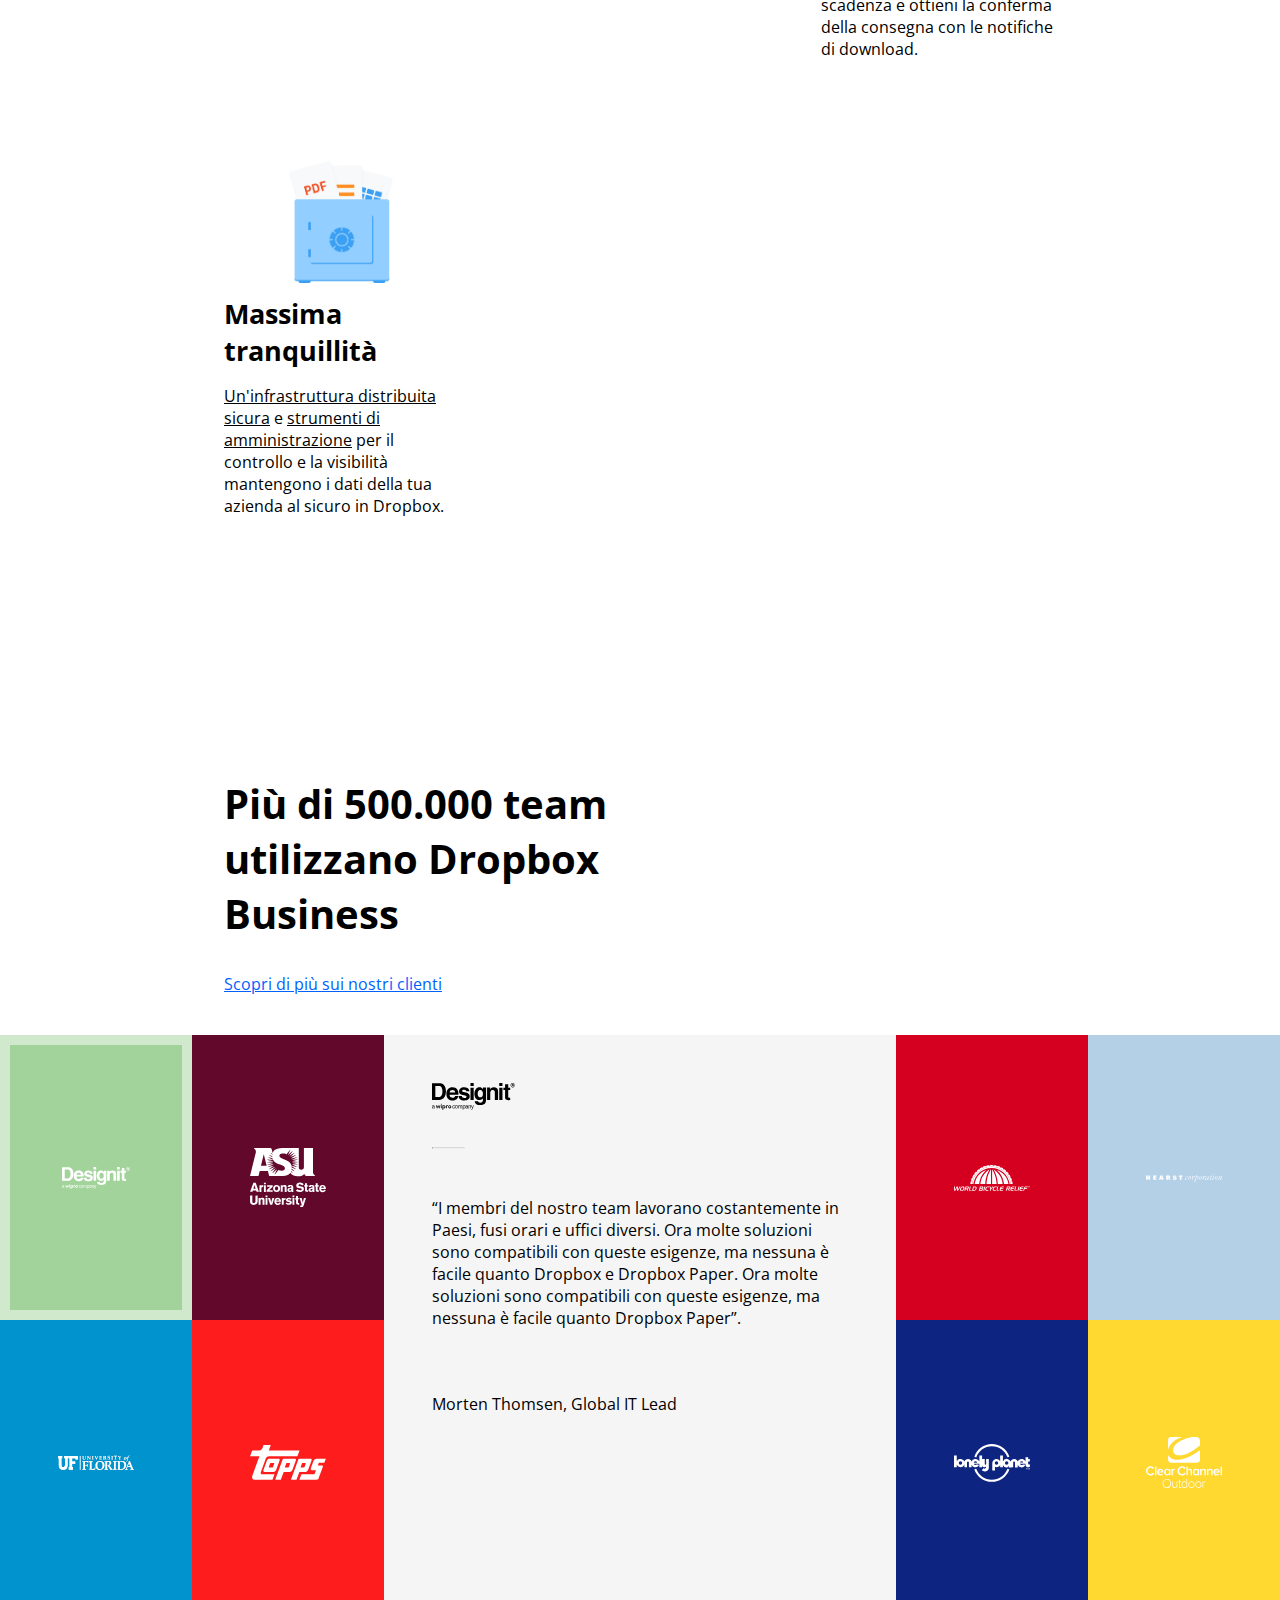
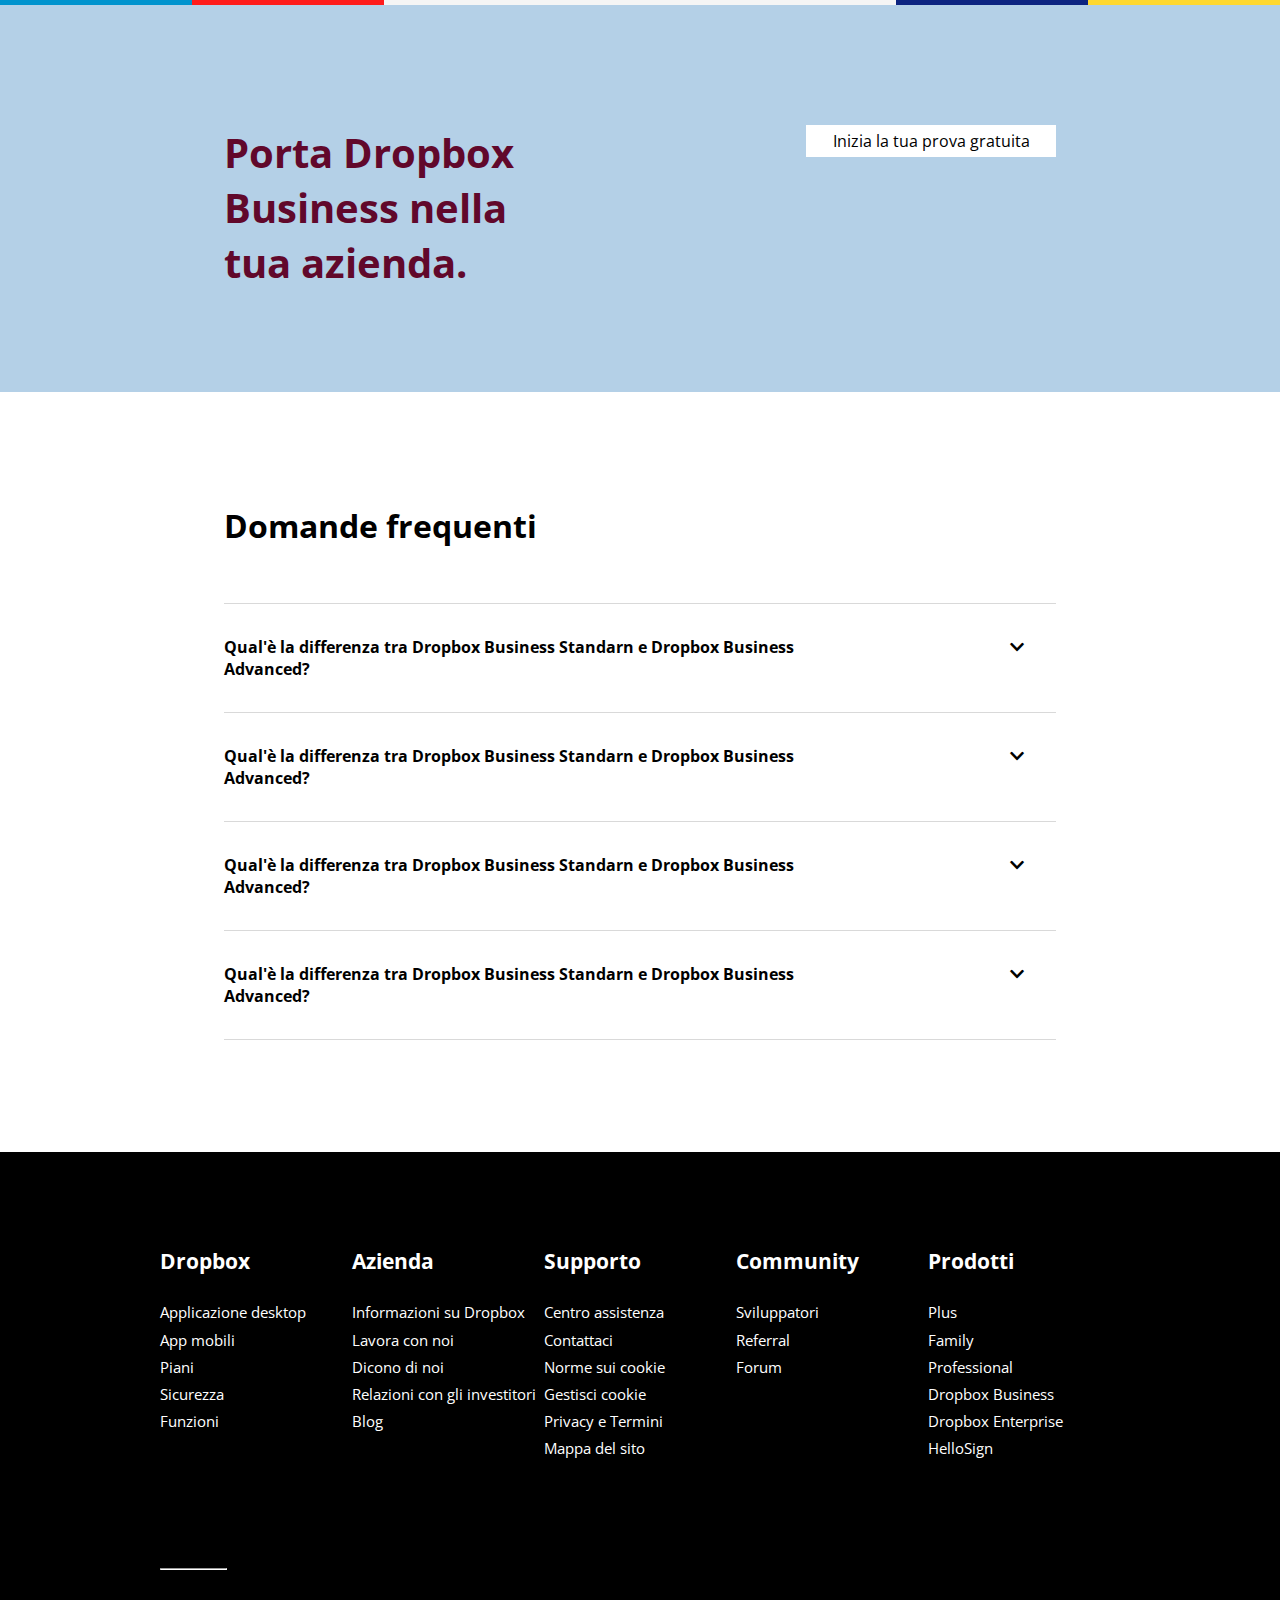
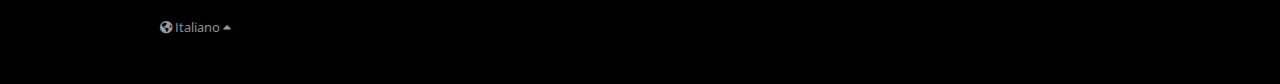
==== commit 4431847a: "completato footer" ====
--- a/index.html
+++ b/index.html
@@ -638,55 +638,64 @@
 
         <footer id="site_footer">
             <div class="large_container clearfix">
-                <div class="col_20">
-                    <ul class="list_style">
-                        <li>Dropbox</li>
-                        <li><a href="#">Applicazione desktop</a></li>
-                        <li><a href="#">App mobili</a></li>
-                        <li><a href="#">Piani</a></li>
-                        <li><a href="#">Sicurezza</a></li>
-                        <li><a href="#">Funzioni</a></li>
-                    </ul>
-                </div>
-                <div class="col_20">
-                    <ul class="list_style">
-                        <li>Azienda</li>
-                        <li><a href="#">Informazioni su Dropbox</a></li>
-                        <li><a href="#">Lavora con noi</a></li>
-                        <li><a href="#">Dicono di noi</a></li>
-                        <li><a href="#">Relazioni con gli investitori</a></li>
-                        <li><a href="#">Blog</a></li>
-                    </ul>
-                </div>
-                <div class="col_20">
-                    <ul class="list_style">
-                        <li>Supporto</li>
-                        <li><a href="#">Centro assistenza</a></li>
-                        <li><a href="#">Contattaci</a></li>
-                        <li><a href="#">Norme sui cookie</a></li>
-                        <li><a href="#">Gestisci cookie</a></li>
-                        <li><a href="#">Privacy e Termini</a></li>
-                        <li><a href="#">Mappa del sito</a></li>
-                    </ul>
-                </div>
-                <div class="col_20">
-                    <ul class="list_style">
-                        <li>Community</li>
-                        <li><a href="#">Sviluppatori</a></li>
-                        <li><a href="#">Referral</a></li>
-                        <li><a href="#">Forum</a></li>
-                    </ul>
-                </div>
-                <div class="col_20">
-                    <ul class="list_style">
-                        <li>Prodotti</li>
-                        <li><a href="#">Plus</a></li>
-                        <li><a href="#">Family</a></li>
-                        <li><a href="#">Professional</a></li>
-                        <li><a href="#">Dropbox Business</a></li>
-                        <li><a href="#">Dropbox Enterprise</a></li>
-                        <li><a href="#">HelloSign</a></li>
-                    </ul>
+                <div class="footer_col">
+                    <div class="col_20">
+                        <ul class="list_style">
+                            <li>Dropbox</li>
+                            <li><a href="#">Applicazione desktop</a></li>
+                            <li><a href="#">App mobili</a></li>
+                            <li><a href="#">Piani</a></li>
+                            <li><a href="#">Sicurezza</a></li>
+                            <li><a href="#">Funzioni</a></li>
+                        </ul>
+                    </div>
+                    <div class="col_20">
+                        <ul class="list_style">
+                            <li>Azienda</li>
+                            <li><a href="#">Informazioni su Dropbox</a></li>
+                            <li><a href="#">Lavora con noi</a></li>
+                            <li><a href="#">Dicono di noi</a></li>
+                            <li><a href="#">Relazioni con gli investitori</a></li>
+                            <li><a href="#">Blog</a></li>
+                        </ul>
+                    </div>
+                    <div class="col_20">
+                        <ul class="list_style">
+                            <li>Supporto</li>
+                            <li><a href="#">Centro assistenza</a></li>
+                            <li><a href="#">Contattaci</a></li>
+                            <li><a href="#">Norme sui cookie</a></li>
+                            <li><a href="#">Gestisci cookie</a></li>
+                            <li><a href="#">Privacy e Termini</a></li>
+                            <li><a href="#">Mappa del sito</a></li>
+                        </ul>
+                    </div>
+                    <div class="col_20">
+                        <ul class="list_style">
+                            <li>Community</li>
+                            <li><a href="#">Sviluppatori</a></li>
+                            <li><a href="#">Referral</a></li>
+                            <li><a href="#">Forum</a></li>
+                        </ul>
+                    </div>
+                    <div class="col_20">
+                        <ul class="list_style">
+                            <li>Prodotti</li>
+                            <li><a href="#">Plus</a></li>
+                            <li><a href="#">Family</a></li>
+                            <li><a href="#">Professional</a></li>
+                            <li><a href="#">Dropbox Business</a></li>
+                            <li><a href="#">Dropbox Enterprise</a></li>
+                            <li><a href="#">HelloSign</a></li>
+                        </ul>
+                    </div>
+                </div>
+                <!-- /.footer_col -->
+                <hr class="line_footer">
+                <div class="lang">
+                    <i class="fas fa-globe-americas"></i>
+                    Italiano
+                    <i class="fas fa-caret-up"></i>
                 </div>
             </div>
         </footer>
--- a/css/style.css
+++ b/css/style.css
@@ -134,6 +134,11 @@
 .blue_a:hover,
 .underline:hover {
     text-decoration: none;
+}
+
+.line_footer {
+    width: 7%;
+    border-bottom: 1px solid white;
 }
 
 /* Buttons */
@@ -520,7 +525,6 @@
 #site_footer {
     width: 100%;
     background-color: black;
-    padding: 6rem 0 2rem;
     color: white;
 }
 
@@ -537,4 +541,14 @@
     font-size: 1.3rem;
     font-weight: 700;
     margin-bottom: 1.5rem;
+}
+
+#site_footer .footer_col {
+    padding: 6rem 0 20rem;
+}
+
+#site_footer .lang {
+    color: #999;
+    font-size: 0.8rem;
+    padding: 3rem 0;
 }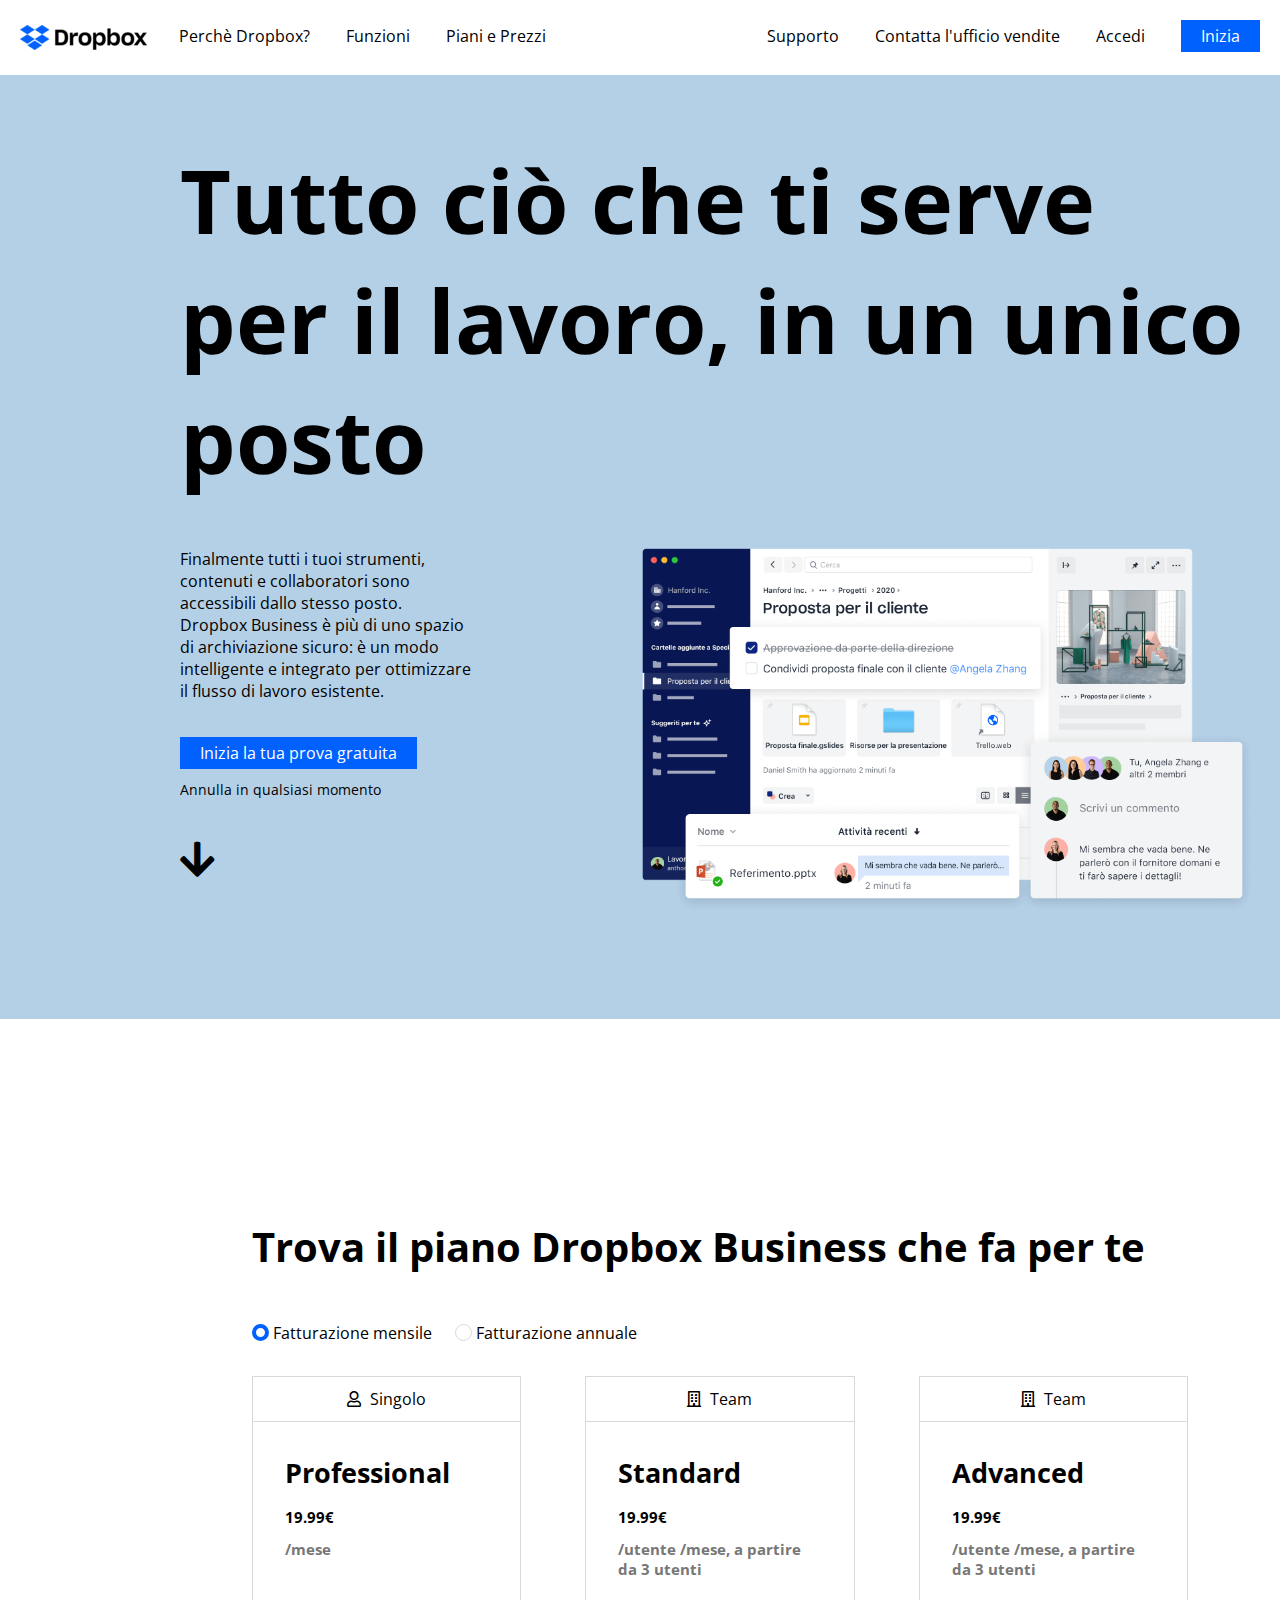
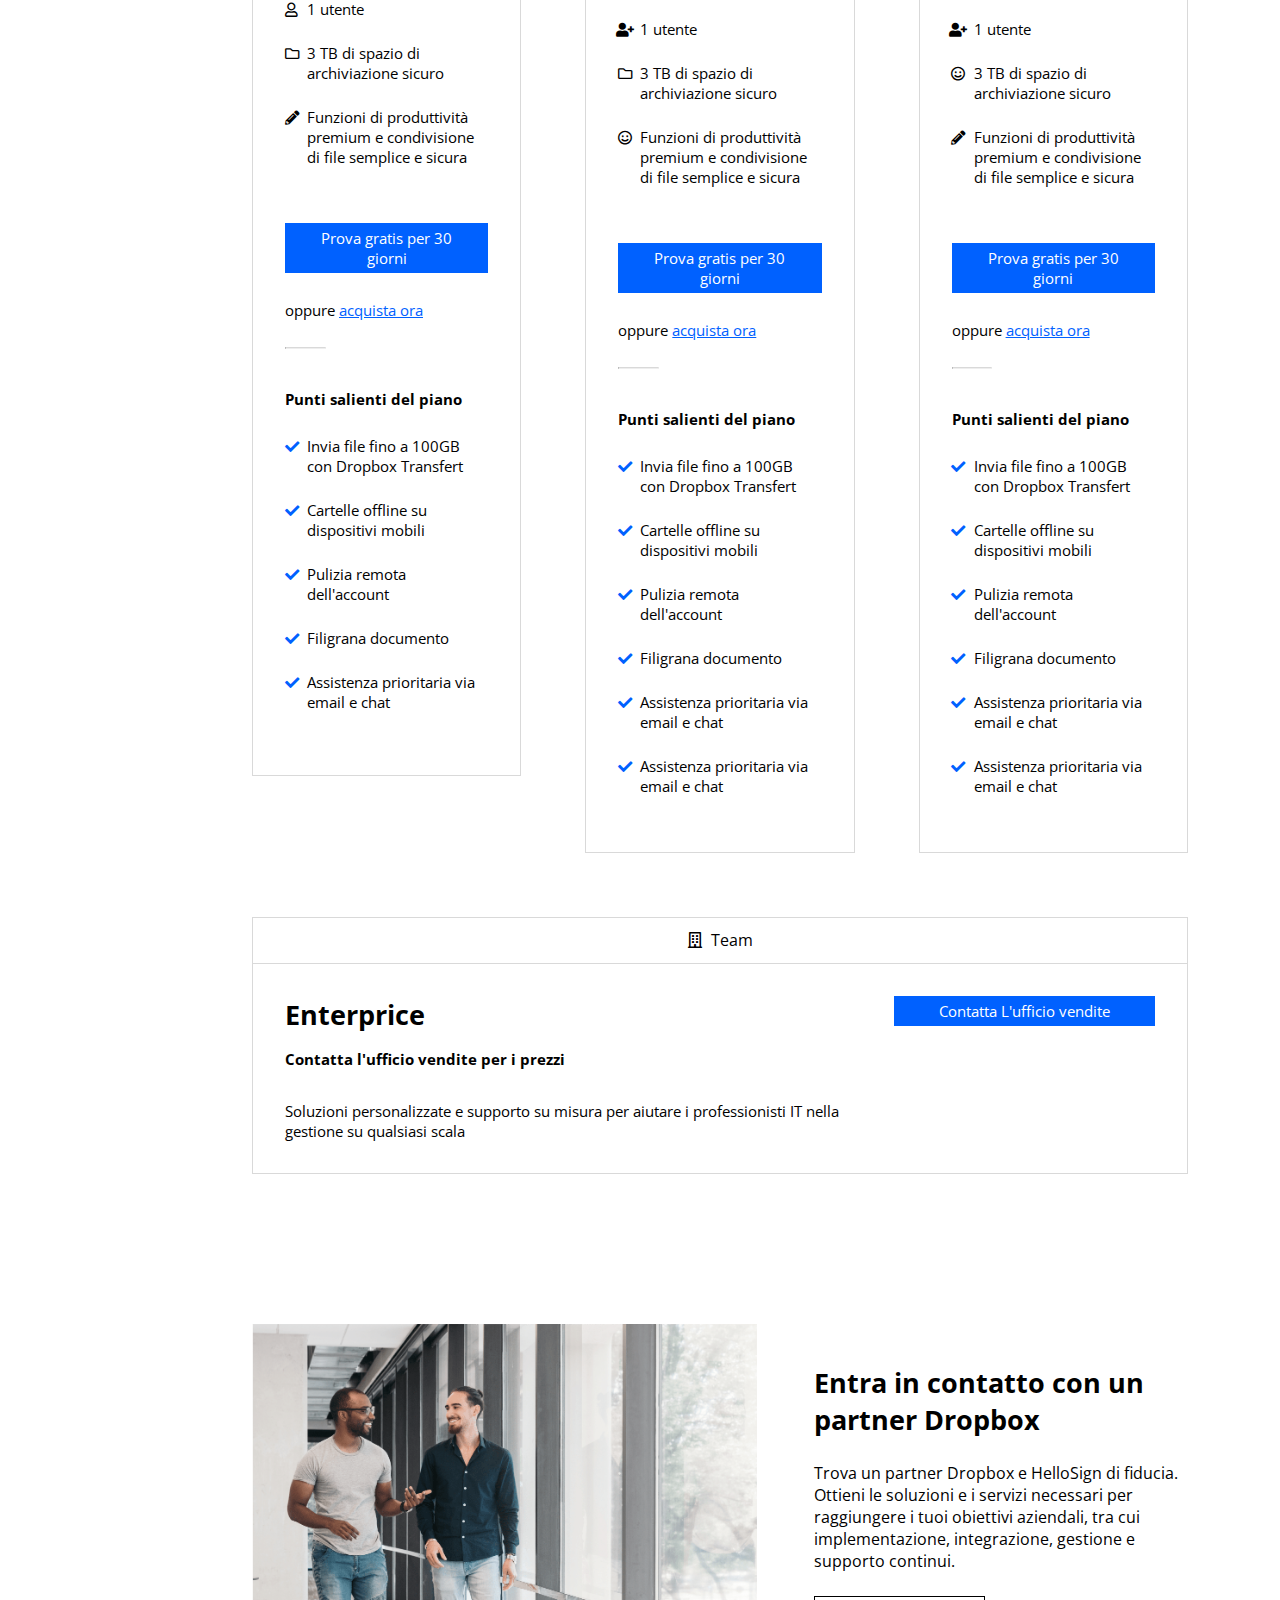
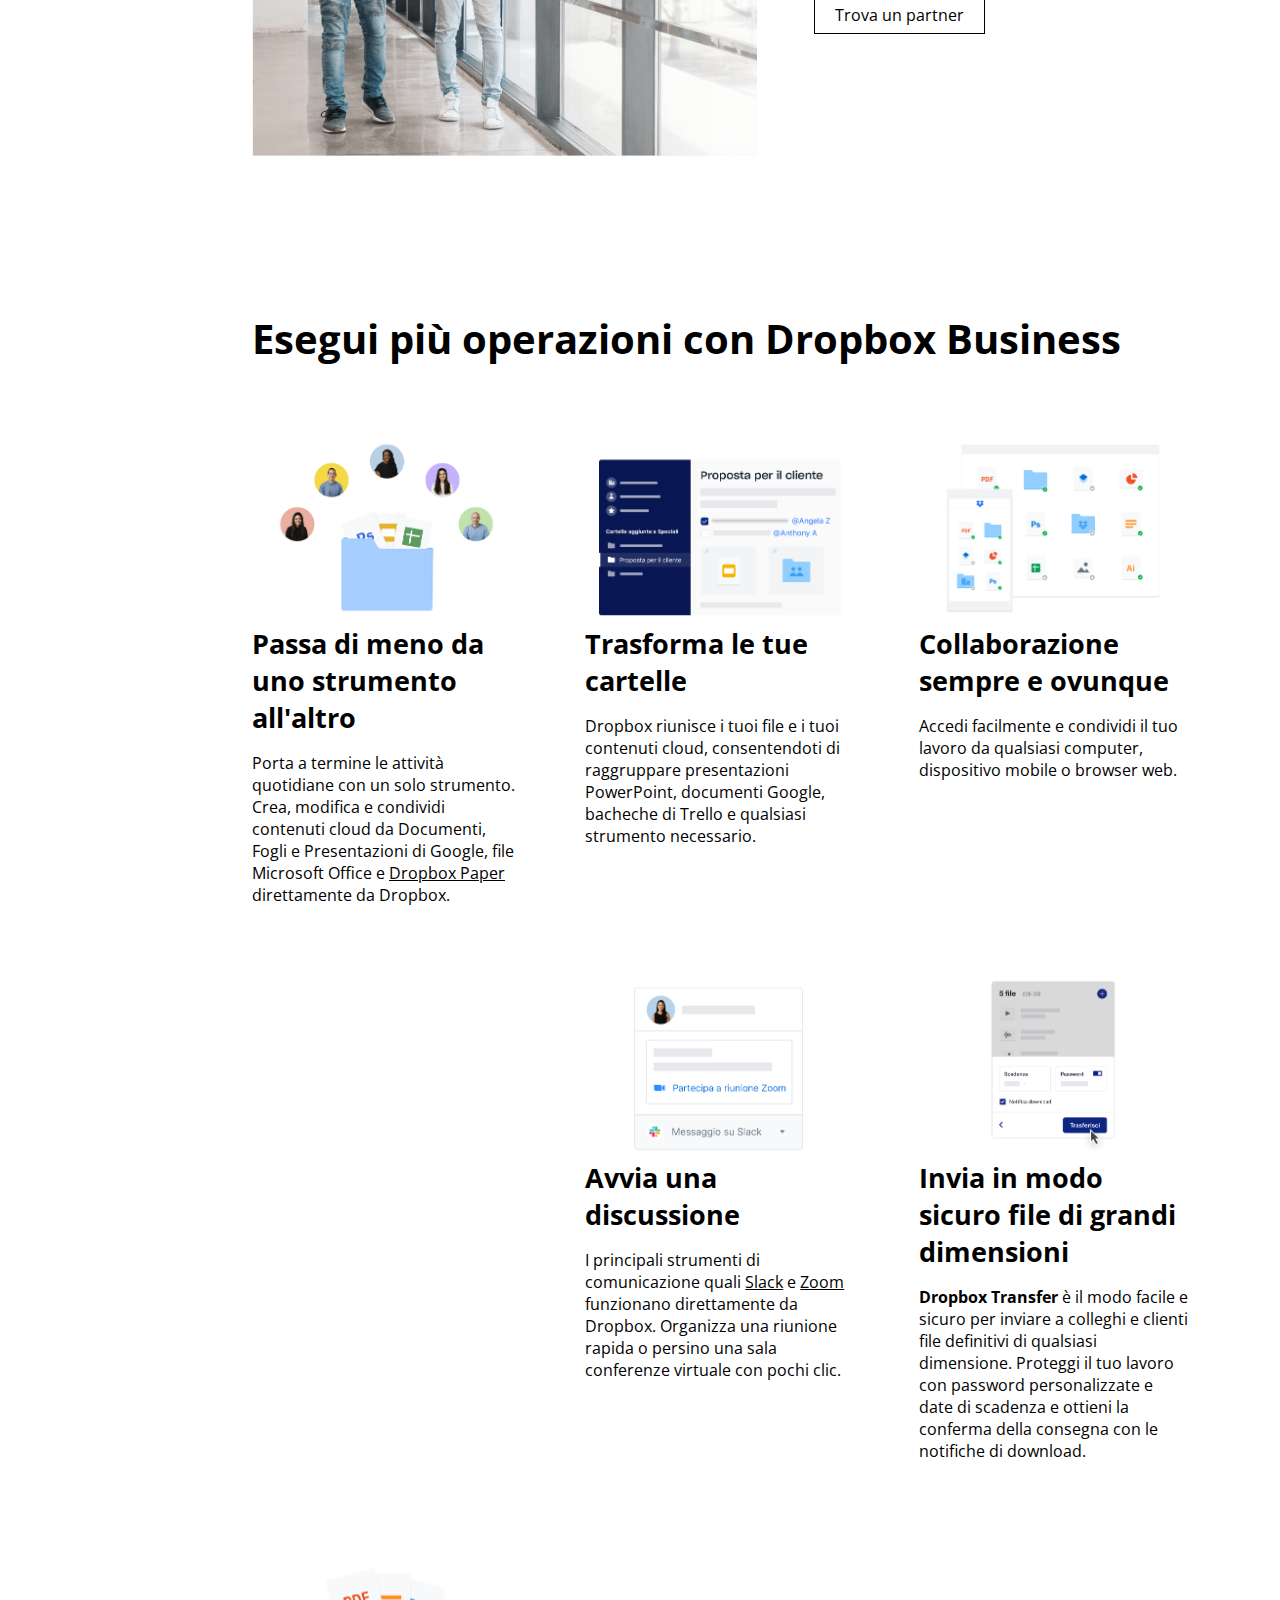
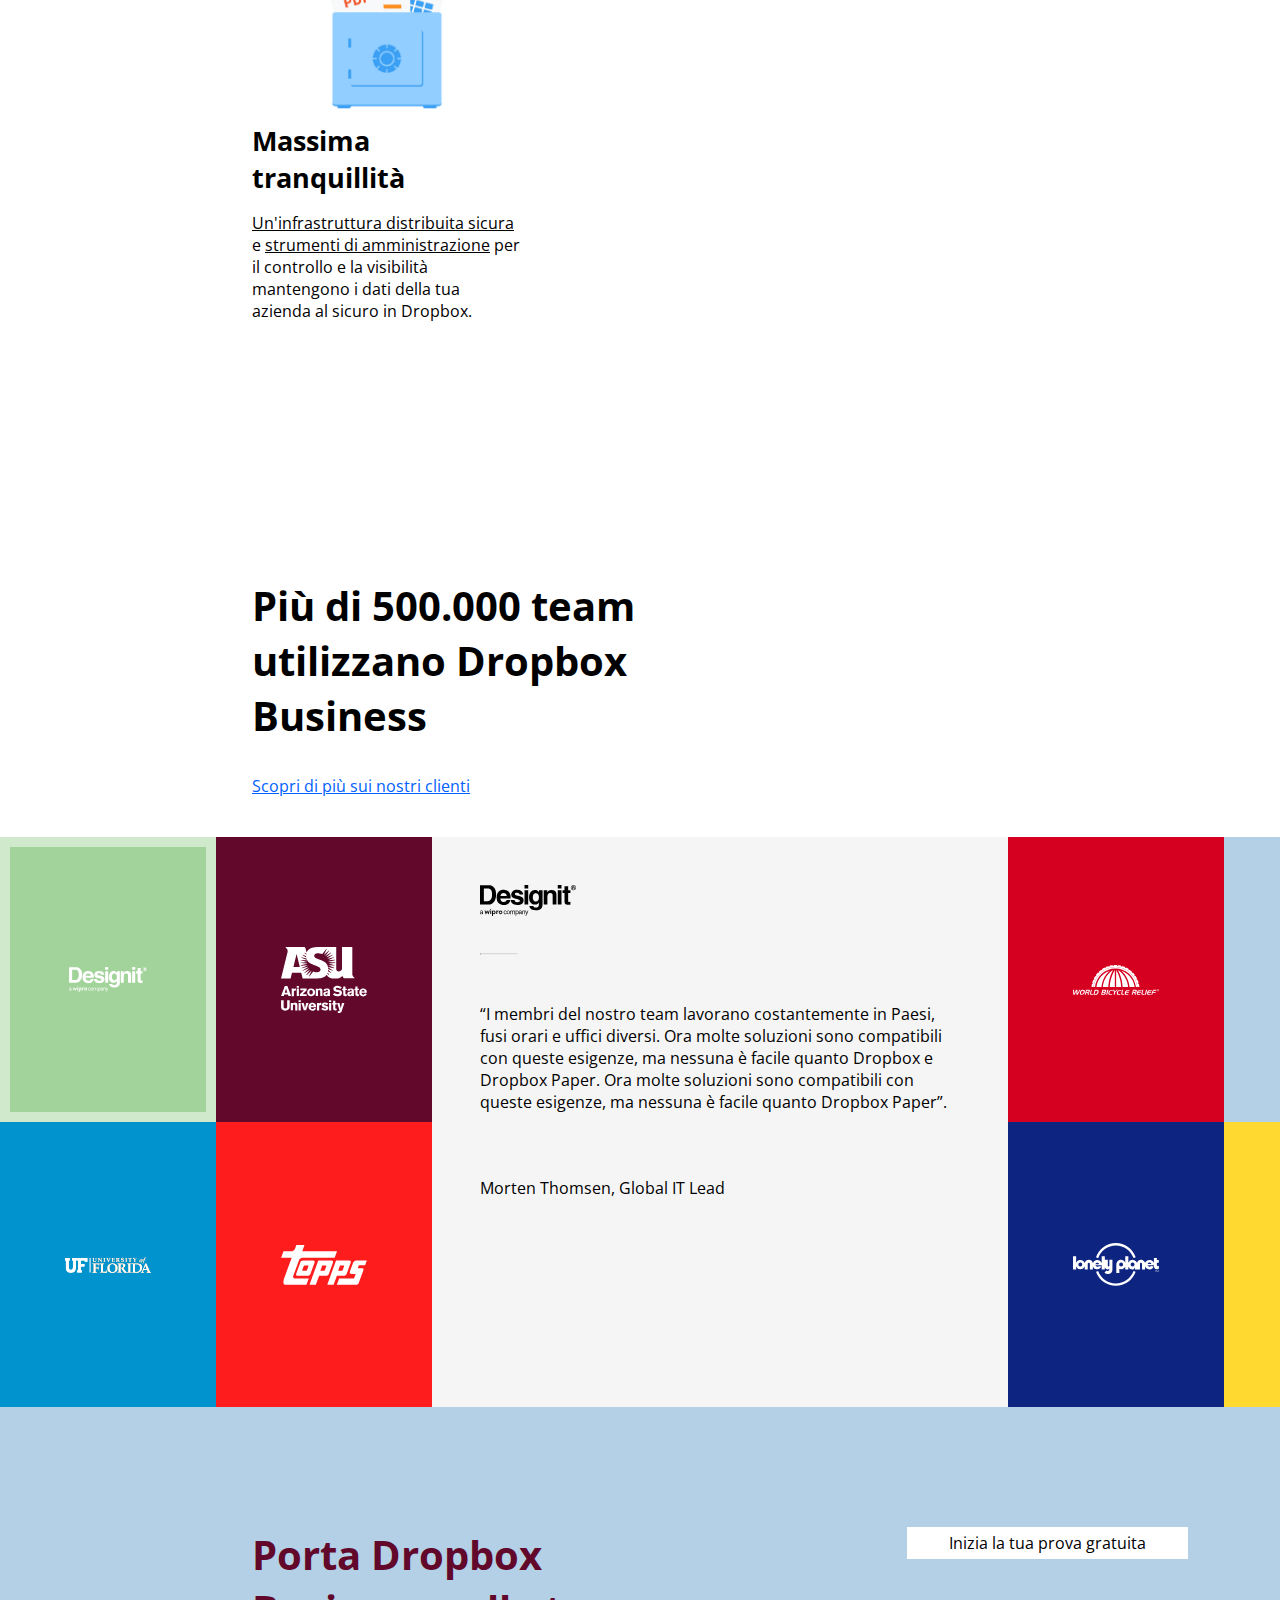
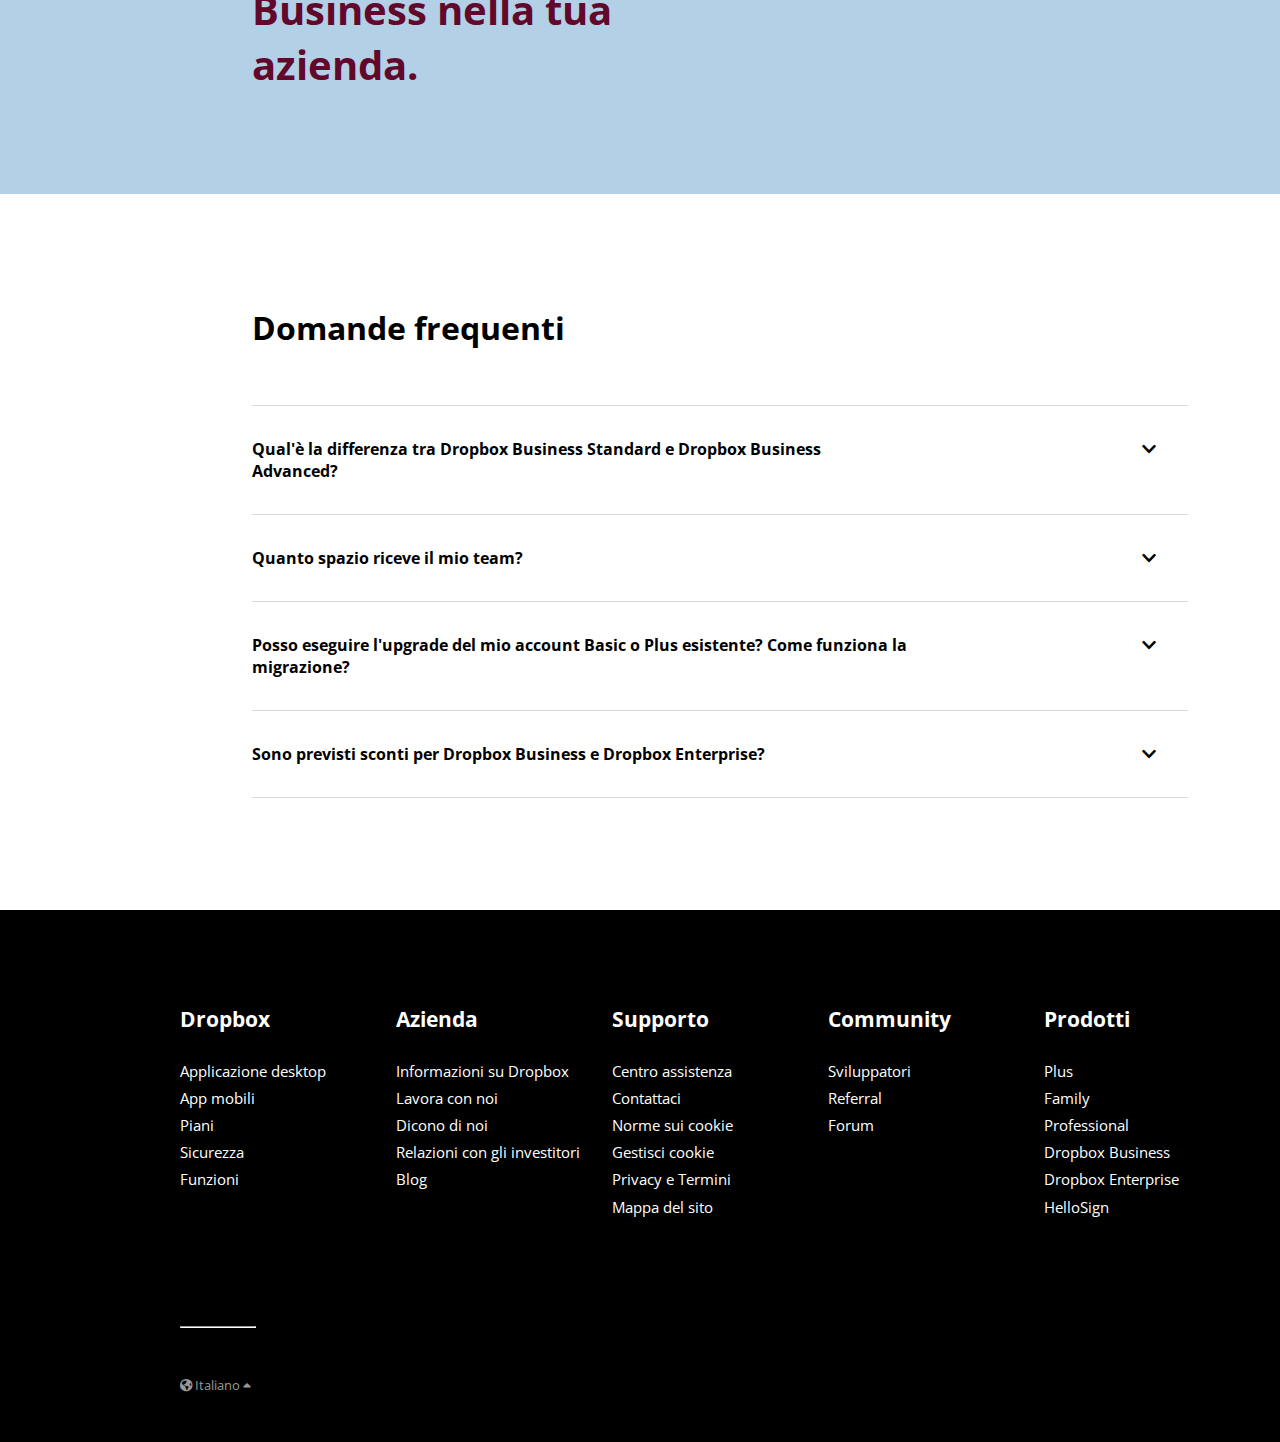
==== commit 27988b40: "creata pagina "Perché Dropbox?"" ====
--- a/index.html
+++ b/index.html
@@ -21,7 +21,8 @@
                 <div class="menu_left">
                     <img src="./img/logo-small.png" alt="logo dropbox">
                     <ul class="list_style">
-                        <li><a href="#">Perchè Dropbox?</a></li>
+                        <li><a href="./pages/perche-dropbox.html">Perchè
+                                Dropbox?</a></li>
                         <li><a href="#">Funzioni</a></li>
                         <li><a href="#">Piani e Prezzi</a></li>
                     </ul>
@@ -30,7 +31,13 @@
 
                 <div class="menu_right">
                     <ul class="list_style">
-                        <li><a href="#">Supporto</a></li>
+                        <li class="dropdown">
+                            <a href="#">Supporto</a>
+                            <div class="dropdown-content">
+                                <a href="#">Centro assistenza</a>
+                                <a href="#">Forum della community</a>
+                            </div>
+                        </li>
                         <li><a href="#">Contatta l'ufficio vendite</a></li>
                         <li><a href="#">Accedi</a></li>
                         <li><a class="btn" href="#">Inizia</a></li>
@@ -543,95 +550,101 @@
                 <div class="questions">
                     <h3>Domande frequenti</h3>
                     <div class="question clearfix">
-                        <div class="col_70">
-                            <p class="bold">
-                                Qual'è la differenza tra Dropbox Business
-                                Standarn e Dropbox Business Advanced?
-                            </p>
+                        <div class="col_70 bold">
+                            Qual'è la differenza tra Dropbox Business
+                            Standard e Dropbox Business Advanced?
                         </div>
                         <div class="col_30">
                             <i class="fas fa-chevron-down arrow_down"></i>
                             <i class="fas fa-chevron-up arrow_up"></i>
                         </div>
+                        <div class="reply col_70">
+                            Il piano Standard fornisce ai team 5 TB (5000 GB) di
+                            spazio di archiviazione e semplici strumenti di
+                            condivisione e collaborazione. Per i team che hanno
+                            bisogno di più spazio di archiviazione e sicurezza,
+                            il piano Advanced offre tutto lo spazio necessario
+                            al team, oltra a sofisticate funzioni di
+                            amministrazione, controllo, integrazione e
+                            sicurezza. Per ulteriori informazioni sui nostri
+                            piani, consulta questa <a href="#"
+                                class="underline">pagina</a>.
+                        </div>
+                        <!-- /.reply -->
                     </div>
                     <!-- /.question -->
-                    <div class="reply">
-                        <p class="hover">Lorem ipsum dolor sit amet consectetur
-                            adipisicing elit. Velit nisi cum dolorem? Earum
-                            rerum in
-                            et deserunt eum ut id obcaecati. Labore ducimus ut
-                            molestias soluta tenetur quos hic sapiente.</p>
-                    </div>
-                    <!-- /.reply -->
 
                     <div class="question clearfix">
-                        <div class="col_70">
-                            <p class="bold">
-                                Qual'è la differenza tra Dropbox Business
-                                Standarn e Dropbox Business Advanced?
-                            </p>
+                        <div class="col_70 bold">
+                            Quanto spazio riceve il mio team?
                         </div>
                         <div class="col_30">
                             <i class="fas fa-chevron-down arrow_down"></i>
                             <i class="fas fa-chevron-up arrow_up"></i>
                         </div>
+                        <div class="reply col_70">
+                            Dropbox Business offre tre piani per soddisfare le
+                            esigenze del tuo team. Il piano Standard fornisce 5
+                            TB (5000 GB) di spazio di archiviazione condiviso.
+                            Per i team che hanno bisogno di più spazio, i piani
+                            Advanced e Enterprise offrono tutto lo spazio
+                            necessario.
+                        </div>
+                        <!-- /.reply -->
                     </div>
                     <!-- /.question -->
-                    <div class="reply">
-                        <p class="hover">Lorem ipsum dolor sit amet consectetur
-                            adipisicing elit. Velit nisi cum dolorem? Earum
-                            rerum in
-                            et deserunt eum ut id obcaecati. Labore ducimus ut
-                            molestias soluta tenetur quos hic sapiente.</p>
-                    </div>
-                    <!-- /.reply -->
 
                     <div class="question clearfix">
-                        <div class="col_70">
-                            <p class="bold">
-                                Qual'è la differenza tra Dropbox Business
-                                Standarn e Dropbox Business Advanced?
-                            </p>
+                        <div class="col_70 bold">
+                            Posso eseguire l'upgrade del mio account Basic o
+                            Plus esistente? Come funziona la migrazione?
                         </div>
                         <div class="col_30">
                             <i class="fas fa-chevron-down arrow_down"></i>
                             <i class="fas fa-chevron-up arrow_up"></i>
                         </div>
+                        <div class="reply col_70">
+                            Se utilizzi già Dropbox, passare a un account
+                            Dropbox Business è facile. I tuoi contenuti non
+                            subiranno alcuna modifica. I file non verranno
+                            spostati e tutte le impostazioni (ad esempio le
+                            relazioni tra cartelle condivise e dispositivi
+                            collegati) rimarranno invariate. Per gli
+                            amministratori: tutti i membri dei team che
+                            utilizzano già Dropbox avranno la stessa esperienza
+                            di utilizzo, mentre a tutti gli utenti che non
+                            dispongono di un account Dropbox verrà chiesto di
+                            registrarsi quando invii loro un invito. Nel caso di
+                            utenti Plus che passano a Dropbox Business, tutti i
+                            crediti in sospeso verranno restituiti sotto forma
+                            di rimborso proporzionale utilizzando il metodo di
+                            pagamento originale.
+                        </div>
+                        <!-- /.reply -->
                     </div>
                     <!-- /.question -->
-                    <div class="reply">
-                        <p class="hover">Lorem ipsum dolor sit amet consectetur
-                            adipisicing elit. Velit nisi cum dolorem? Earum
-                            rerum in
-                            et deserunt eum ut id obcaecati. Labore ducimus ut
-                            molestias soluta tenetur quos hic sapiente.</p>
-                    </div>
-                    <!-- /.reply -->
 
                     <div class="question clearfix">
-                        <div class="col_70">
-                            <p class="bold">
-                                Qual'è la differenza tra Dropbox Business
-                                Standarn e Dropbox Business Advanced?
-                            </p>
+                        <div class="col_70 bold">
+                            Sono previsti sconti per Dropbox Business e Dropbox
+                            Enterprise?
                         </div>
                         <div class="col_30">
                             <i class="fas fa-chevron-down arrow_down"></i>
                             <i class="fas fa-chevron-up arrow_up"></i>
                         </div>
+                        <div class="reply col_70">
+                            Sì. Sono previsti sconti in base al volume, nonché
+                            sconti per enti no profit e istituti formativi. <a
+                                href="#" class="underline">Contatta il nostro
+                                team di vendita</a> per ulteriori informazioni.
+                        </div>
+                        <!-- /.reply -->
                     </div>
                     <!-- /.question -->
-                    <div class="reply">
-                        <p class="hover">Lorem ipsum dolor sit amet consectetur
-                            adipisicing elit. Velit nisi cum dolorem? Earum
-                            rerum in
-                            et deserunt eum ut id obcaecati. Labore ducimus ut
-                            molestias soluta tenetur quos hic sapiente.</p>
-                    </div>
-                    <!-- /.reply -->
-
-                </div>
-                <!-- /.question -->
+
+                </div>
+                <!-- /.questions -->
             </div>
         </main>
         <!-- /#site_content -->
--- a/css/style.css
+++ b/css/style.css
@@ -35,6 +35,7 @@
 Common
 **************/
 body {
+    min-width: 1440px;
     font-family: 'Open Sans',
         sans-serif;
     color: #000;
@@ -80,6 +81,10 @@
     width: 40%;
 }
 
+.col_50 {
+    width: 50%;
+}
+
 .col_60 {
     width: 60%;
 }
@@ -120,6 +125,21 @@
 a {
     color: #000;
     text-decoration: none;
+}
+
+#site_header a:hover {
+    border-bottom: 2px solid #051A55;
+    padding-bottom: 26px;
+}
+
+#site_header .btn:hover {
+    border-bottom: none;
+    padding-bottom: 5px;
+}
+
+#site_header .dropdown-content>a:hover {
+    border-bottom: none;
+    padding-bottom: 1rem;
 }
 
 .blue_a {
@@ -158,6 +178,11 @@
     background-color: #fff;
     color: black;
     text-align: center;
+}
+
+.btn:hover,
+.btn_outline:hover {
+    filter: opacity(0.8);
 }
 
 /************** 
@@ -197,8 +222,38 @@
     display: inline-block;
 }
 
-#site_header .menu_right a {
+.menu_right a {
     margin-left: 2rem;
+}
+
+/* dropdown */
+.dropbown {
+    position: relative;
+}
+
+.dropdown-content {
+    display: none;
+    position: absolute;
+    top: 75px;
+    z-index: 2;
+    background-color: #fff;
+}
+
+.dropdown-content a {
+    display: block;
+    padding: 1rem;
+    font-size: 0.95rem;
+    text-align: left;
+    margin-left: 0rem;
+}
+
+.dropdown:hover .dropdown-content {
+    display: block;
+}
+
+.dropdown-content a:hover {
+    background-color: #d9d9d9;
+
 }
 
 /************** 
@@ -446,7 +501,7 @@
 
 .teams div>img {
     width: 40%;
-    filter: grayscale(1) invert(1);
+    filter: invert(1);
     position: absolute;
     margin: auto;
     top: 0;
@@ -514,9 +569,37 @@
     padding-right: 2rem;
 }
 
-.hover,
 .col_30>.arrow_up {
     display: none;
+}
+
+.reply {
+    display: none;
+}
+
+.question:hover {
+    cursor: pointer;
+}
+
+.question:hover .arrow_down {
+    display: none;
+}
+
+.question:hover .arrow_up {
+    display: inline-block;
+}
+
+.question:hover .reply {
+    display: inline-block;
+}
+
+.questions .reply {
+    padding-top: 1.5rem;
+    color: #777;
+}
+
+.questions .reply a {
+    color: #777;
 }
 
 /************** 
@@ -532,6 +615,10 @@
     color: white;
 }
 
+#site_footer a:hover {
+    text-decoration: underline;
+}
+
 #site_footer ul>li {
     font-size: 0.95rem;
     line-height: 1.7rem;
@@ -550,5 +637,9 @@
 #site_footer .lang {
     color: #999;
     font-size: 0.8rem;
-    padding: 3rem 0;
+    margin: 3rem 0;
+}
+
+#site_footer .lang:hover {
+    cursor: pointer;
 }